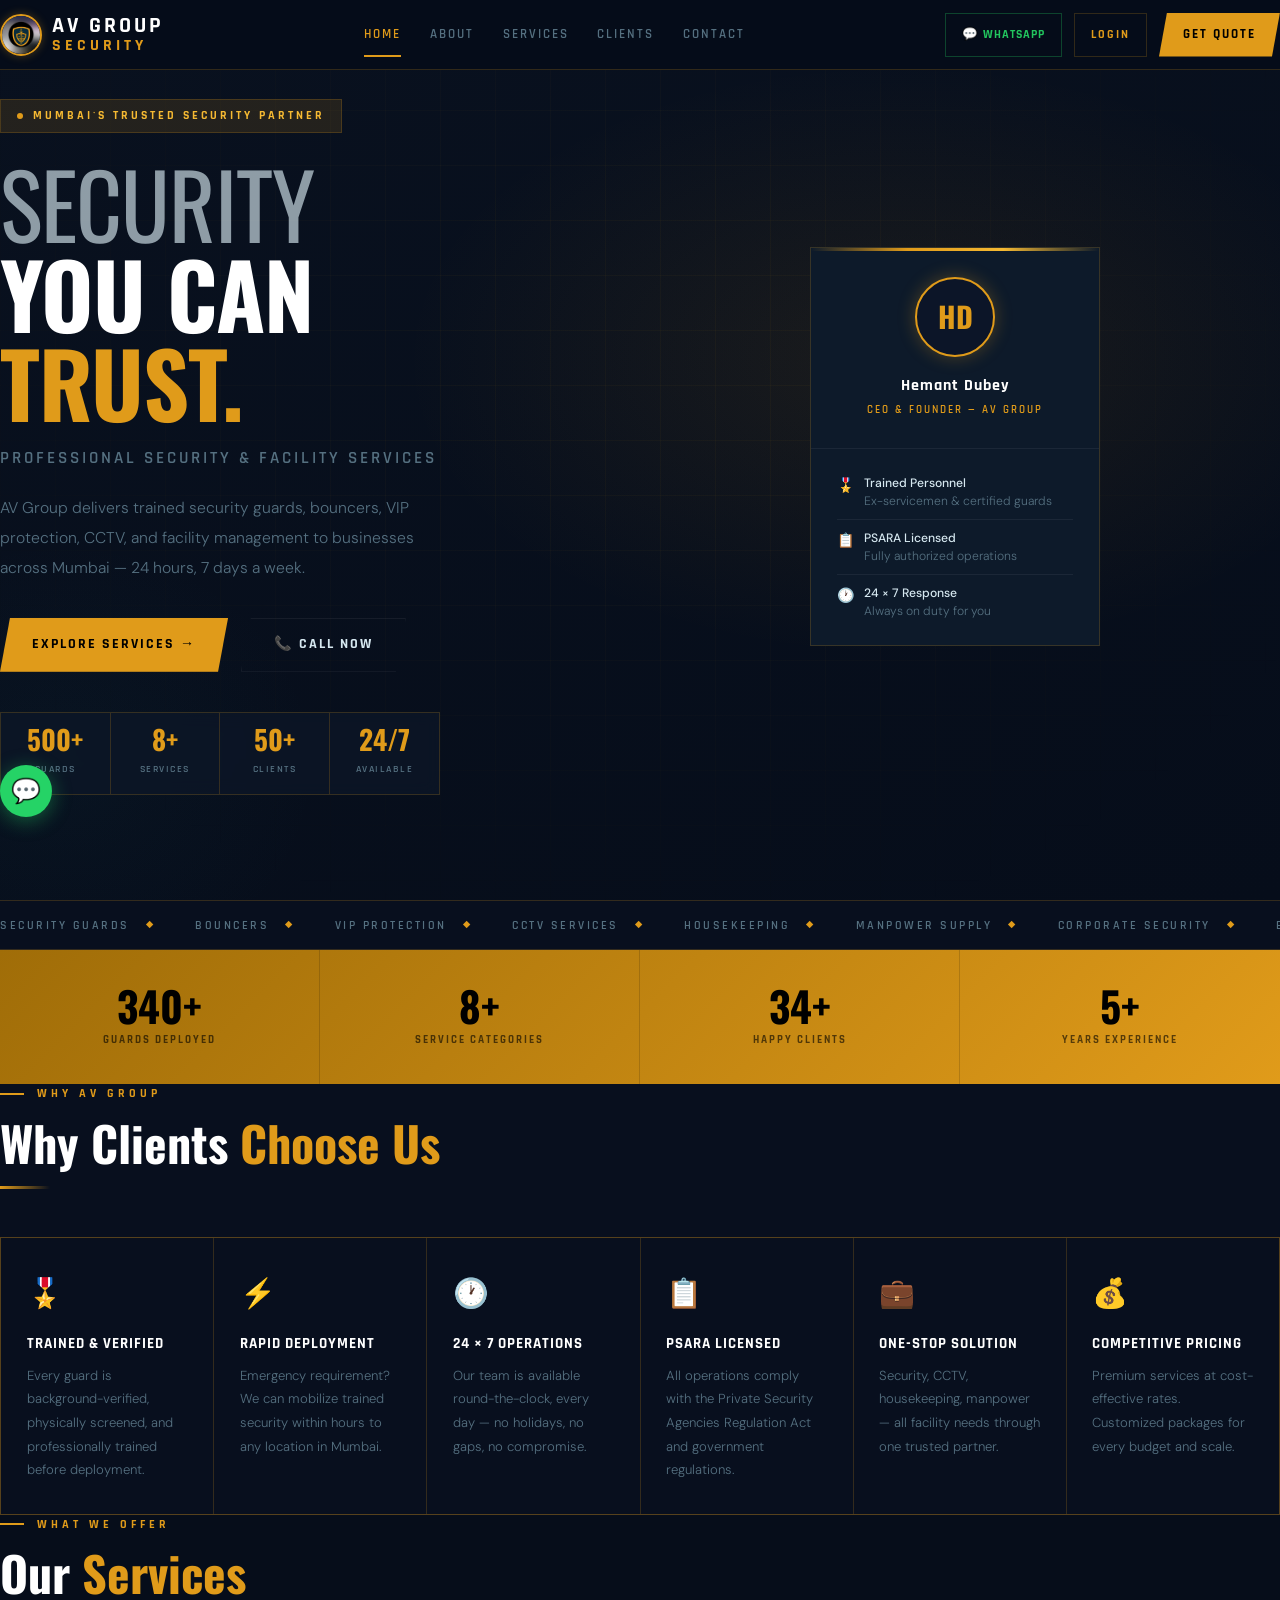
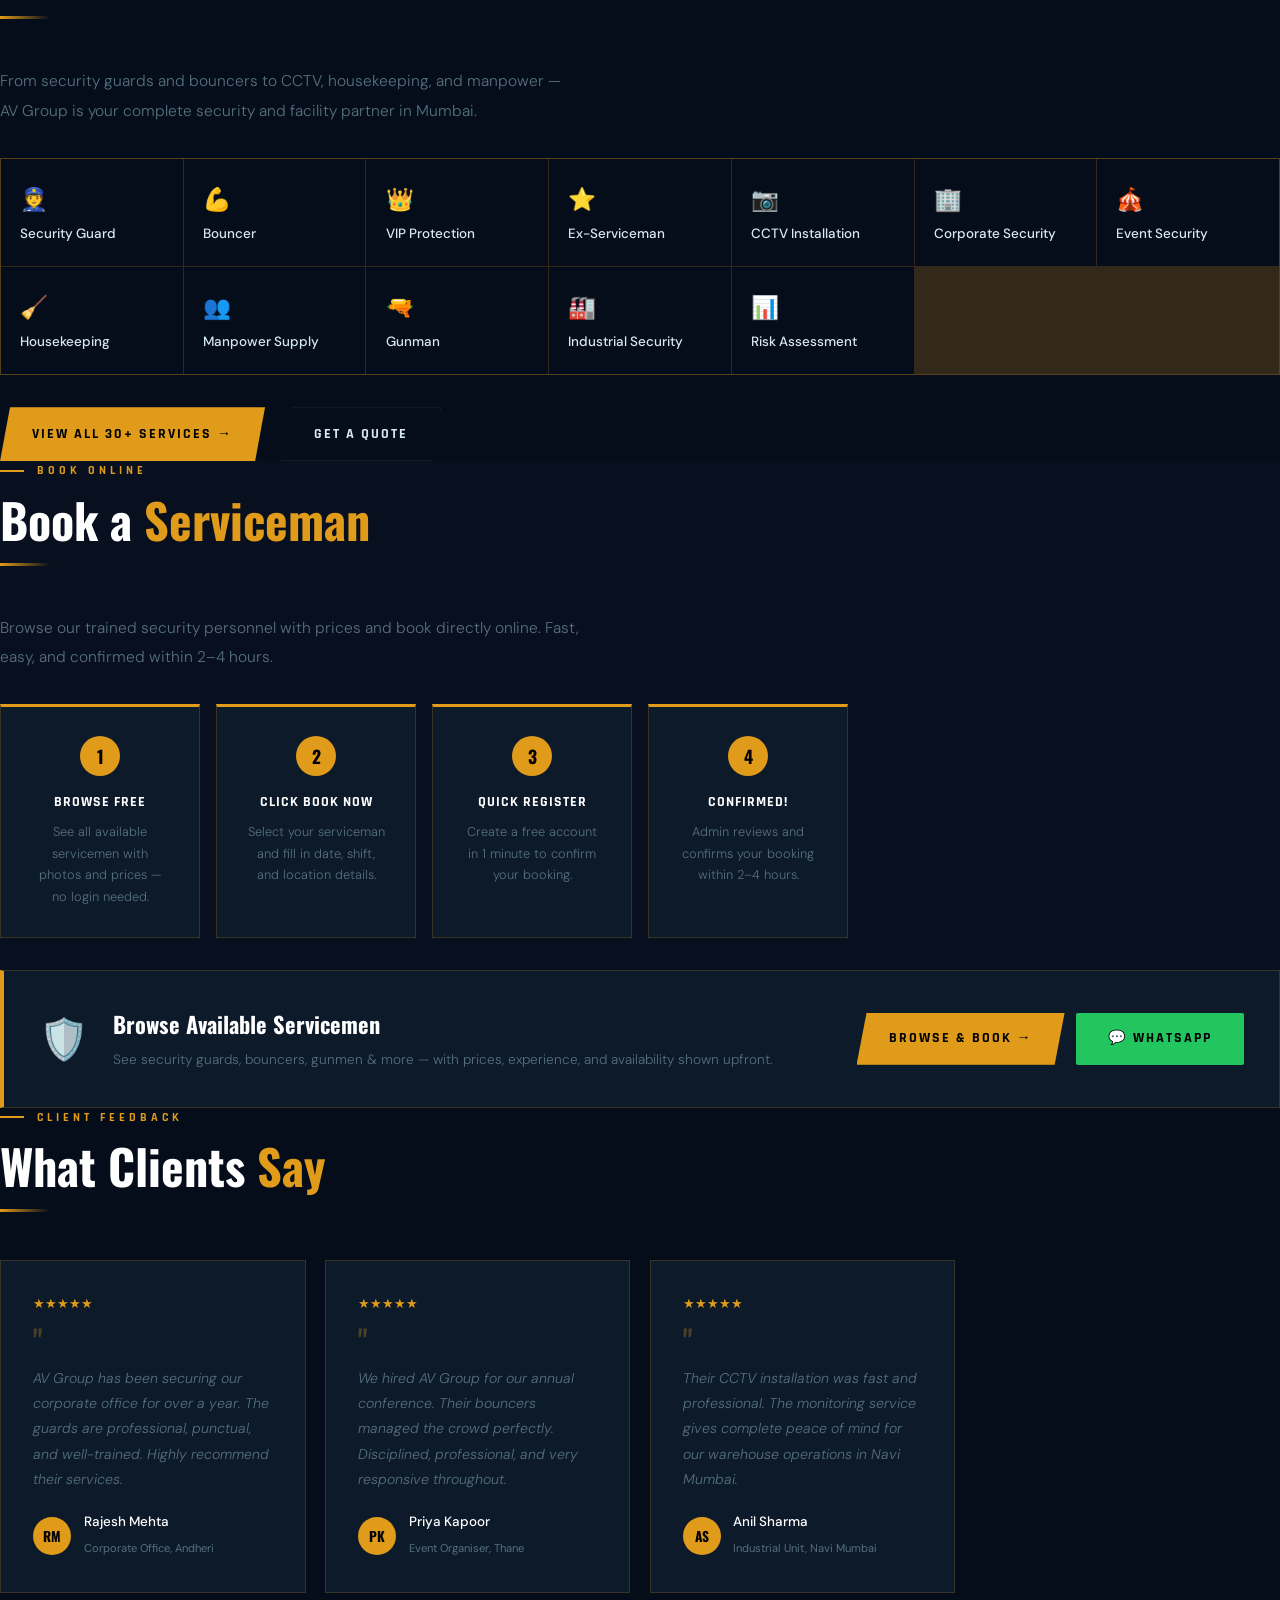
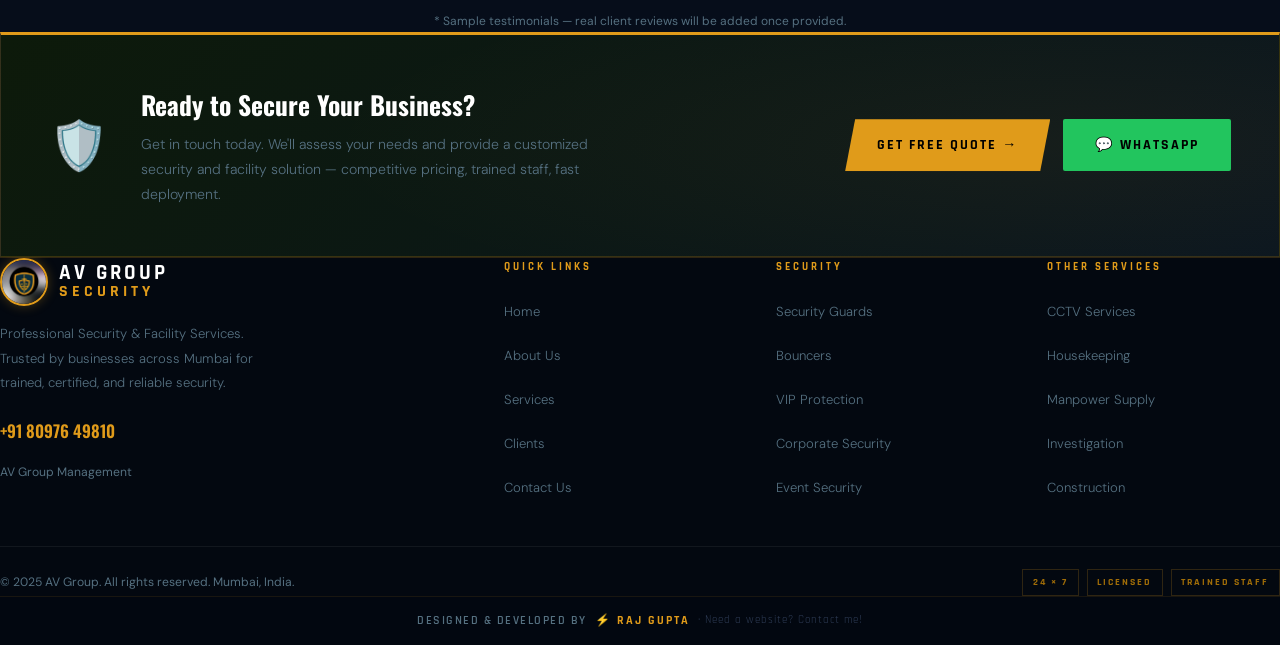
==== index.html @ d9a0ab07 "Add files via upload" ====
<!DOCTYPE html>
<html lang="en">
<head>
<meta charset="UTF-8"/>
<meta name="viewport" content="width=device-width,initial-scale=1.0,viewport-fit=cover,maximum-scale=5.0"/>
<meta name="apple-mobile-web-app-capable" content="yes"/>
<meta name="apple-mobile-web-app-status-bar-style" content="black-translucent"/>
<meta name="mobile-web-app-capable" content="yes"/>
<meta name="theme-color" content="#060d1a"/>
<meta name="format-detection" content="telephone=no,email=no,address=no"/>
<title>AV Group – Professional Security & Facility Services | Mumbai</title>
<meta name="description" content="AV Group – Mumbai's trusted security company. Security guards, bouncers, VIP protection, CCTV, housekeeping & manpower. 24/7 service. Call: +91 80976 49810"/>
<link rel="preconnect" href="https://fonts.googleapis.com"/>
<link rel="preconnect" href="https://fonts.gstatic.com" crossorigin/>
<link href="https://fonts.googleapis.com/css2?family=Rajdhani:wght@500;600;700&family=DM+Sans:ital,wght@0,300;0,400;0,500;1,300&family=Oswald:wght@400;500;600;700&display=swap" rel="stylesheet"/>
<link rel="stylesheet" href="style.css"/>
<style>

/* ═══════════════════════════
   HERO
═══════════════════════════ */
#hero {
  min-height: 100svh;
  display: flex; align-items: center;
  padding-top: calc(90px + var(--sat));
  padding-bottom: clamp(4rem,8vw,6rem);
  padding-left: max(5vw, calc(var(--sal)+16px));
  padding-right: max(5vw, calc(var(--sar)+16px));
  position: relative; overflow: hidden;
}
.hero-bg {
  position: absolute; inset: 0; z-index: 0;
  background:
    radial-gradient(ellipse 70% 60% at 70% 40%, rgba(224,155,26,.09) 0%, transparent 55%),
    radial-gradient(ellipse 40% 50% at 5% 85%, rgba(26,117,133,.05) 0%, transparent 50%),
    linear-gradient(160deg, #09111f 0%, #060d1a 100%);
}
.hero-grid {
  position: absolute; inset: 0; z-index: 0;
  background-image:
    linear-gradient(rgba(224,155,26,.04) 1px, transparent 1px),
    linear-gradient(90deg, rgba(224,155,26,.04) 1px, transparent 1px);
  background-size: 55px 55px;
  -webkit-mask-image: radial-gradient(ellipse 80% 90% at 50% 40%, black 20%, transparent 75%);
  mask-image: radial-gradient(ellipse 80% 90% at 50% 40%, black 20%, transparent 75%);
}
.hero-inner {
  position: relative; z-index: 2;
  max-width: 1100px; width: 100%;
  display: flex; align-items: center;
  gap: clamp(2rem,5vw,5rem); flex-wrap: wrap;
}
.hero-text { flex: 1 1 340px; }

.hero-eyebrow {
  display: inline-flex; align-items: center; gap: .6rem;
  font-family: 'Rajdhani', sans-serif;
  font-size: clamp(.65rem,1.8vw,.72rem); font-weight: 700;
  letter-spacing: 3px; text-transform: uppercase;
  color: var(--gold-lt);
  background: var(--gold-dim); border: 1px solid var(--border);
  padding: .38rem 1rem; margin-bottom: 1.6rem;
}
.hero-eyebrow .dot {
  width: 6px; height: 6px; border-radius: 50%;
  background: var(--gold); animation: pDot 2s infinite;
}
@keyframes pDot{0%,100%{box-shadow:0 0 5px var(--gold)}50%{box-shadow:0 0 14px var(--gold-lt)}}

.hero-h1 {
  font-family: 'Oswald', sans-serif;
  font-size: clamp(2.8rem, 7vw, 5.8rem);
  font-weight: 700; line-height: 1.0;
  color: var(--white); margin-bottom: .2em;
  letter-spacing: -1px;
}
.hero-h1 .thin   { font-weight: 400; color: var(--steel); opacity: .65; display: block; }
.hero-h1 .accent { color: var(--gold); display: block; }

.hero-sub {
  font-family: 'Rajdhani', sans-serif;
  font-size: clamp(.85rem,2vw,1.05rem); font-weight: 600;
  letter-spacing: 3px; text-transform: uppercase;
  color: var(--muted); margin-bottom: 1.3rem;
}
.hero-desc {
  font-size: clamp(.88rem,2vw,.98rem); font-weight: 300;
  line-height: 1.9; color: var(--muted);
  max-width: 440px; margin-bottom: 2.2rem;
}
.hero-btns { display: flex; gap: .8rem; flex-wrap: wrap; margin-bottom: 2.5rem; }

.hero-stats {
  display: flex; flex-wrap: wrap;
  border: 1px solid var(--border);
  background: rgba(14,24,40,.7);
  -webkit-backdrop-filter: blur(8px); backdrop-filter: blur(8px);
  max-width: 440px;
}
.hs { flex: 1 1 90px; padding: .85rem 1rem; border-right: 1px solid var(--border); text-align: center; }
.hs:last-child { border-right: none; }
.hs-n { font-family: 'Oswald', sans-serif; font-size: clamp(1.3rem,3vw,1.7rem); font-weight: 700; color: var(--gold); display: block; line-height: 1; }
.hs-l { font-family: 'Rajdhani', sans-serif; font-size: .62rem; font-weight: 600; letter-spacing: 1.5px; text-transform: uppercase; color: var(--muted); }

/* CEO Card */
.hero-card {
  flex: 0 0 auto; width: clamp(230px,26vw,290px);
  background: var(--card); border: 1px solid var(--border);
  position: relative; overflow: hidden;
  animation: floatCard 7s ease-in-out infinite; will-change: transform;
}
@keyframes floatCard{0%,100%{transform:translateY(0)}50%{transform:translateY(-10px)}}
@media(prefers-reduced-motion:reduce){.hero-card{animation:none}}
.hero-card::before {
  content: ''; position: absolute; top: 0; left: 0; right: 0; height: 3px;
  background: linear-gradient(90deg, transparent, var(--gold), var(--gold-lt), transparent);
}
.hc-top { padding: 1.8rem; text-align: center; border-bottom: 1px solid var(--border2); }
.hc-ava {
  width: 80px; height: 80px; border-radius: 50%;
  border: 2px solid var(--gold); box-shadow: 0 0 18px var(--gold-glow);
  margin: 0 auto 1rem;
  display: flex; align-items: center; justify-content: center;
  font-family: 'Oswald', sans-serif; font-size: 1.8rem; font-weight: 700;
  color: var(--gold); background: var(--navy3); overflow: hidden;
}
.hc-ava img { width: 100%; height: 100%; object-fit: cover; border-radius: 50%; }
.hc-name { font-family: 'Rajdhani', sans-serif; font-size: 1rem; font-weight: 700; letter-spacing: 1px; color: var(--white); margin-bottom: .15rem; }
.hc-role { font-family: 'Rajdhani', sans-serif; font-size: .67rem; font-weight: 600; letter-spacing: 2px; text-transform: uppercase; color: var(--gold); }
.hc-bot { padding: 1rem 1.6rem; }
.hc-row { display: flex; align-items: flex-start; gap: .6rem; padding: .55rem 0; border-bottom: 1px solid var(--border2); }
.hc-row:last-child { border-bottom: none; }
.hc-row .ri { font-size: .88rem; flex-shrink: 0; }
.hc-row .rt { font-size: .76rem; color: var(--muted); font-weight: 300; line-height: 1.5; }
.hc-row .rt strong { color: var(--steel); font-weight: 500; display: block; }
@media(max-width:500px){ .hero-card { display: none; } }

/* ═══════════════════════════
   TICKER
═══════════════════════════ */
.ticker-wrap { overflow: hidden; border-top: 1px solid var(--border); border-bottom: 1px solid var(--border); padding: .85rem 0; background: var(--navy2); }
.ticker-track { display: flex; gap: 2.5rem; animation: ticker 30s linear infinite; width: max-content; }
@keyframes ticker{from{transform:translateX(0)}to{transform:translateX(-50%)}}
@media(prefers-reduced-motion:reduce){.ticker-track{animation:none}}
.tick-item { font-family: 'Rajdhani', sans-serif; font-size: .78rem; font-weight: 600; letter-spacing: 2.5px; text-transform: uppercase; color: var(--muted); white-space: nowrap; display: flex; align-items: center; gap: 1rem; }
.tick-sep { color: var(--gold); font-size: .55rem; }

/* ═══════════════════════════
   SECTION BASE
   All sections use padding
═══════════════════════════ */
.home-sec {
  padding: clamp(70px,10vw,110px) max(5vw,calc(var(--sal)+16px));
  padding-right: max(5vw,calc(var(--sar)+16px));
}
.home-sec-alt { background: var(--navy2); }

.sec-label {
  font-family: 'Rajdhani', sans-serif; font-size: .72rem; font-weight: 700;
  letter-spacing: 4px; text-transform: uppercase; color: var(--gold);
  display: flex; align-items: center; gap: .8rem; margin-bottom: .9rem;
}
.sec-label::before { content: ''; display: block; width: 24px; height: 2px; background: var(--gold); }
.sec-h2 {
  font-family: 'Oswald', sans-serif;
  font-size: clamp(1.8rem,4.5vw,3rem); font-weight: 700;
  color: var(--white); line-height: 1.05; margin-bottom: 1rem;
}
.sec-h2 .acc { color: var(--gold); }
.sec-p { font-size: clamp(.88rem,2vw,.97rem); font-weight: 300; color: var(--muted); max-width: 580px; line-height: 1.9; margin-bottom: 0; }
.u-bar { width: 50px; height: 3px; margin: 1.1rem 0 clamp(2rem,4vw,3rem); background: linear-gradient(90deg,var(--gold),transparent); }

/* ═══════════════════════════
   STATS STRIP
═══════════════════════════ */
.stats-strip {
  background: linear-gradient(135deg, var(--gold-dark), var(--gold));
  display: grid; grid-template-columns: repeat(4,1fr);
}
@media(max-width:600px){ .stats-strip { grid-template-columns: repeat(2,1fr); } }
.ss-item { padding: clamp(1.5rem,3vw,2.2rem) 1.5rem; text-align: center; border-right: 1px solid rgba(0,0,0,.15); }
.ss-item:last-child { border-right: none; }
@media(max-width:600px){ .ss-item:nth-child(2){border-right:none} .ss-item:nth-child(3){border-top:1px solid rgba(0,0,0,.15)} }
.ss-num { font-family: 'Oswald', sans-serif; font-size: clamp(2rem,4vw,2.6rem); font-weight: 700; color: #000; display: block; line-height: 1; }
.ss-lbl { font-family: 'Rajdhani', sans-serif; font-size: .7rem; font-weight: 700; letter-spacing: 2px; text-transform: uppercase; color: rgba(0,0,0,.6); margin-top: .25rem; display: block; }

/* ═══════════════════════════
   WHY US CARDS
═══════════════════════════ */
.why-grid {
  display: grid;
  grid-template-columns: repeat(auto-fill, minmax(min(200px,100%), 1fr));
  gap: 1px; background: var(--border);
  border: 1px solid var(--border);
}
.why-card {
  background: var(--navy2); padding: 2rem 1.6rem;
  position: relative; overflow: hidden; transition: background .3s;
}
.why-card::after { content: ''; position: absolute; bottom: 0; left: 0; right: 0; height: 2px; background: var(--gold); transform: scaleX(0); transform-origin: left; transition: transform .4s; }
@media(hover:hover){ .why-card:hover{background:var(--card)} .why-card:hover::after{transform:scaleX(1)} }
.why-icon { font-size: 1.8rem; margin-bottom: .9rem; display: block; }
.why-card h4 { font-family: 'Rajdhani', sans-serif; font-size: .92rem; font-weight: 700; letter-spacing: 1px; text-transform: uppercase; color: var(--white); margin-bottom: .5rem; }
.why-card p { font-size: .82rem; font-weight: 300; color: var(--muted); line-height: 1.8; }

/* ═══════════════════════════
   SERVICES PREVIEW
═══════════════════════════ */
.srv-preview {
  display: grid;
  grid-template-columns: repeat(auto-fill, minmax(min(160px,100%), 1fr));
  gap: 1px; background: var(--border); border: 1px solid var(--border);
}
.srv-tile {
  background: var(--navy); padding: 1.4rem 1.2rem;
  display: flex; flex-direction: column; gap: .4rem;
  position: relative; transition: background .25s;
  cursor: default;
}
.srv-tile::after { content: ''; position: absolute; bottom: 0; left: 0; width: 0; height: 2px; background: var(--gold); transition: width .3s; }
@media(hover:hover){ .srv-tile:hover{background:var(--card)} .srv-tile:hover::after{width:100%} }
.srv-tile .si { font-size: 1.4rem; }
.srv-tile .sn { font-size: .84rem; font-weight: 500; color: var(--steel); line-height: 1.4; }

/* ═══════════════════════════
   TESTIMONIALS
═══════════════════════════ */
.test-grid { display: grid; grid-template-columns: repeat(auto-fill, minmax(min(280px,100%), 1fr)); gap: 1.2rem; }
.test-card { background: var(--card); border: 1px solid var(--border); padding: clamp(1.4rem,3vw,2rem); transition: border-color .3s, transform .3s; }
@media(hover:hover){ .test-card:hover{border-color:var(--gold);transform:translateY(-4px)} }
.test-stars { color: var(--gold); font-size: .8rem; margin-bottom: .6rem; }
.test-q { font-size: 2.2rem; line-height: 1; color: var(--gold); font-family: 'Oswald', sans-serif; opacity: .3; margin-bottom: .4rem; }
.test-text { font-size: clamp(.82rem,2vw,.88rem); font-weight: 300; color: var(--muted); line-height: 1.8; margin-bottom: 1.2rem; font-style: italic; }
.test-author { display: flex; align-items: center; gap: .8rem; }
.test-av { width: 38px; height: 38px; border-radius: 50%; background: var(--gold); display: flex; align-items: center; justify-content: center; font-family: 'Oswald', sans-serif; font-size: .85rem; font-weight: 700; color: #000; flex-shrink: 0; }
.test-nm strong { display: block; font-size: .84rem; font-weight: 500; color: var(--white); }
.test-nm span { font-size: .7rem; color: var(--muted); }

/* ═══════════════════════════
   BOOK SECTION
═══════════════════════════ */
.book-steps {
  display: grid;
  grid-template-columns: repeat(auto-fill, minmax(min(200px,100%), 1fr));
  gap: 1rem; margin-bottom: 2rem;
}
.book-step {
  background: var(--card); border: 1px solid var(--border);
  border-top: 3px solid var(--gold);
  padding: 1.8rem; text-align: center;
}
.book-step .bs-num {
  width: 40px; height: 40px; border-radius: 50%;
  background: var(--gold); color: #000;
  font-family: 'Oswald', sans-serif; font-size: 1.1rem; font-weight: 700;
  display: flex; align-items: center; justify-content: center;
  margin: 0 auto .9rem;
}
.book-step h4 { font-family: 'Rajdhani', sans-serif; font-size: .9rem; font-weight: 700; letter-spacing: 1px; text-transform: uppercase; color: var(--white); margin-bottom: .4rem; }
.book-step p  { font-size: .8rem; font-weight: 300; color: var(--muted); line-height: 1.7; }

.book-cta {
  background: var(--card); border: 1px solid var(--border);
  border-left: 4px solid var(--gold);
  padding: clamp(1.5rem,3vw,2.2rem);
  display: flex; align-items: center;
  gap: 1.5rem; flex-wrap: wrap;
}
.book-cta-icon { font-size: 2.5rem; flex-shrink: 0; }
.book-cta-body { flex: 1; min-width: 200px; }
.book-cta-body h3 { font-family: 'Oswald', sans-serif; font-size: clamp(1.1rem,2.5vw,1.4rem); font-weight: 700; color: var(--white); margin-bottom: .3rem; }
.book-cta-body p  { font-size: .85rem; font-weight: 300; color: var(--muted); line-height: 1.7; }
.book-cta-btns { display: flex; gap: .7rem; flex-wrap: wrap; flex-shrink: 0; }

/* ═══════════════════════════
   CTA BANNER
═══════════════════════════ */
.cta-banner {
  background: linear-gradient(135deg,#0d1a0a,#091520);
  border: 1px solid var(--border); border-top: 3px solid var(--gold);
  padding: clamp(1.8rem,4vw,3rem);
  display: flex; align-items: center;
  gap: 2rem; flex-wrap: wrap;
  position: relative; overflow: hidden;
}
.cta-banner::before { content: ''; position: absolute; inset: 0; background: radial-gradient(ellipse 60% 80% at 85% 50%, rgba(224,155,26,.06), transparent); }
.cta-banner-icon { font-size: clamp(2.2rem,4vw,3rem); flex-shrink: 0; position: relative; }
.cta-banner-body { flex: 1; position: relative; min-width: 200px; }
.cta-banner-body h3 { font-family: 'Oswald', sans-serif; font-size: clamp(1.2rem,3vw,1.6rem); font-weight: 700; color: var(--white); margin-bottom: .4rem; }
.cta-banner-body p  { font-size: .88rem; font-weight: 300; color: var(--muted); line-height: 1.8; max-width: 480px; }
.cta-banner-btns { display: flex; gap: .8rem; flex-wrap: wrap; flex-shrink: 0; position: relative; }
</style>
</head>
<body>

<!-- ═══ NAV ═══ -->
<nav id="navbar">
  <a href="index.html" class="nav-logo" aria-label="AV Group Home">
    <img src="Logo.jpeg" class="nav-logo-img" alt="AV Group Logo"/>
    <span class="nav-logo-text"><span class="logo-av">AV GROUP</span><span class="logo-grp">SECURITY</span></span>
  </a>
  <ul class="nav-links">
    <li><a href="index.html" class="active">Home</a></li>
    <li><a href="about.html">About</a></li>
    <li><a href="services.html">Services</a></li>
    <li><a href="clients.html">Clients</a></li>
    <li><a href="contact.html">Contact</a></li>
  </ul>
  <div class="nav-right">
    <a href="https://wa.me/918097649810" target="_blank" rel="noopener" class="nav-wa">💬 WhatsApp</a>
    <a href="login.html" style="font-family:Rajdhani,sans-serif;font-size:.78rem;font-weight:700;letter-spacing:2px;text-transform:uppercase;color:var(--gold);text-decoration:none;border:1px solid var(--border);padding:.45rem 1rem;min-height:44px;display:flex;align-items:center">Login</a>
    <a href="contact.html" class="nav-cta">Get Quote</a>
    <button class="hamburger" id="ham" aria-label="Open menu" aria-expanded="false"><span></span><span></span><span></span></button>
  </div>
</nav>
<div class="mob-menu" id="mobMenu">
  <a href="index.html" class="mob-active" onclick="closeMob()">Home</a>
  <a href="about.html" onclick="closeMob()">About</a>
  <a href="services.html" onclick="closeMob()">Services</a>
  <a href="clients.html" onclick="closeMob()">Clients</a>
  <a href="contact.html" onclick="closeMob()">Contact</a>
  <a href="https://wa.me/918097649810" target="_blank" rel="noopener" class="mob-wa" onclick="closeMob()">💬 WhatsApp Us</a>
  <a href="contact.html" class="mob-cta" onclick="closeMob()">Get a Free Quote →</a>
</div>

<!-- ═══ HERO ═══ -->
<section id="hero" aria-label="Hero">
  <div class="hero-bg" aria-hidden="true"></div>
  <div class="hero-grid" aria-hidden="true"></div>
  <div class="hero-inner">
    <div class="hero-text">
      <div class="hero-eyebrow"><span class="dot" aria-hidden="true"></span>Mumbai's Trusted Security Partner</div>
      <h1 class="hero-h1">
        <span class="thin">SECURITY</span>
        <span>YOU CAN</span>
        <span class="accent">TRUST.</span>
      </h1>
      <p class="hero-sub">Professional Security &amp; Facility Services</p>
      <p class="hero-desc">AV Group delivers trained security guards, bouncers, VIP protection, CCTV, and facility management to businesses across Mumbai — 24 hours, 7 days a week.</p>
      <div class="hero-btns">
        <a href="services.html" class="btn-blue">Explore Services →</a>
        <a href="tel:+918097649810" class="btn-ghost">📞 Call Now</a>
      </div>
      <div class="hero-stats">
        <div class="hs"><span class="hs-n">500+</span><span class="hs-l">Guards</span></div>
        <div class="hs"><span class="hs-n">8+</span><span class="hs-l">Services</span></div>
        <div class="hs"><span class="hs-n">50+</span><span class="hs-l">Clients</span></div>
        <div class="hs"><span class="hs-n">24/7</span><span class="hs-l">Available</span></div>
      </div>
    </div>
    <div class="hero-card fi fi-d2">
      <div class="hc-top">
        <div class="hc-ava" aria-hidden="true">HD</div>
        <p class="hc-name">Hemant Dubey</p>
        <p class="hc-role">CEO &amp; Founder — AV Group</p>
      </div>
      <div class="hc-bot">
        <div class="hc-row"><span class="ri">🎖️</span><span class="rt"><strong>Trained Personnel</strong>Ex-servicemen &amp; certified guards</span></div>
        <div class="hc-row"><span class="ri">📋</span><span class="rt"><strong>PSARA Licensed</strong>Fully authorized operations</span></div>
        <div class="hc-row"><span class="ri">🕐</span><span class="rt"><strong>24 × 7 Response</strong>Always on duty for you</span></div>
      </div>
    </div>
  </div>
</section>

<!-- ═══ TICKER ═══ -->
<div class="ticker-wrap" aria-hidden="true"><div class="ticker-track">
  <span class="tick-item">Security Guards<span class="tick-sep">◆</span></span>
  <span class="tick-item">Bouncers<span class="tick-sep">◆</span></span>
  <span class="tick-item">VIP Protection<span class="tick-sep">◆</span></span>
  <span class="tick-item">CCTV Services<span class="tick-sep">◆</span></span>
  <span class="tick-item">Housekeeping<span class="tick-sep">◆</span></span>
  <span class="tick-item">Manpower Supply<span class="tick-sep">◆</span></span>
  <span class="tick-item">Corporate Security<span class="tick-sep">◆</span></span>
  <span class="tick-item">Event Security<span class="tick-sep">◆</span></span>
  <span class="tick-item">Ex-Servicemen<span class="tick-sep">◆</span></span>
  <span class="tick-item">Risk Assessment<span class="tick-sep">◆</span></span>
  <span class="tick-item">Security Guards<span class="tick-sep">◆</span></span>
  <span class="tick-item">Bouncers<span class="tick-sep">◆</span></span>
  <span class="tick-item">VIP Protection<span class="tick-sep">◆</span></span>
  <span class="tick-item">CCTV Services<span class="tick-sep">◆</span></span>
  <span class="tick-item">Housekeeping<span class="tick-sep">◆</span></span>
  <span class="tick-item">Manpower Supply<span class="tick-sep">◆</span></span>
  <span class="tick-item">Corporate Security<span class="tick-sep">◆</span></span>
  <span class="tick-item">Event Security<span class="tick-sep">◆</span></span>
  <span class="tick-item">Ex-Servicemen<span class="tick-sep">◆</span></span>
  <span class="tick-item">Risk Assessment<span class="tick-sep">◆</span></span>
</div></div>

<!-- ═══ STATS ═══ -->
<div class="stats-strip" id="stats-strip" role="region" aria-label="Stats">
  <div class="ss-item fi"><span class="ss-num" data-target="500">0</span><span class="ss-lbl">Guards Deployed</span></div>
  <div class="ss-item fi fi-d1"><span class="ss-num" data-target="8">0</span><span class="ss-lbl">Service Categories</span></div>
  <div class="ss-item fi fi-d2"><span class="ss-num" data-target="50">0</span><span class="ss-lbl">Happy Clients</span></div>
  <div class="ss-item fi fi-d3"><span class="ss-num" data-target="5">0</span><span class="ss-lbl">Years Experience</span></div>
</div>

<!-- ═══ WHY US ═══ -->
<section class="home-sec home-sec-alt" aria-labelledby="why-title">
  <div class="sec-label">Why AV Group</div>
  <h2 class="sec-h2" id="why-title">Why Clients <span class="acc">Choose Us</span></h2>
  <div class="u-bar"></div>
  <div class="why-grid fi">
    <div class="why-card"><span class="why-icon">🎖️</span><h4>Trained &amp; Verified</h4><p>Every guard is background-verified, physically screened, and professionally trained before deployment.</p></div>
    <div class="why-card"><span class="why-icon">⚡</span><h4>Rapid Deployment</h4><p>Emergency requirement? We can mobilize trained security within hours to any location in Mumbai.</p></div>
    <div class="why-card"><span class="why-icon">🕐</span><h4>24 × 7 Operations</h4><p>Our team is available round-the-clock, every day — no holidays, no gaps, no compromise.</p></div>
    <div class="why-card"><span class="why-icon">📋</span><h4>PSARA Licensed</h4><p>All operations comply with the Private Security Agencies Regulation Act and government regulations.</p></div>
    <div class="why-card"><span class="why-icon">💼</span><h4>One-Stop Solution</h4><p>Security, CCTV, housekeeping, manpower — all facility needs through one trusted partner.</p></div>
    <div class="why-card"><span class="why-icon">💰</span><h4>Competitive Pricing</h4><p>Premium services at cost-effective rates. Customized packages for every budget and scale.</p></div>
  </div>
</section>

<!-- ═══ SERVICES ═══ -->
<section class="home-sec" aria-labelledby="srv-title">
  <div class="sec-label">What We Offer</div>
  <h2 class="sec-h2" id="srv-title">Our <span class="acc">Services</span></h2>
  <div class="u-bar"></div>
  <p class="sec-p" style="margin-bottom:2rem">From security guards and bouncers to CCTV, housekeeping, and manpower — AV Group is your complete security and facility partner in Mumbai.</p>
  <div class="srv-preview fi">
    <div class="srv-tile"><span class="si">👮</span><span class="sn">Security Guard</span></div>
    <div class="srv-tile"><span class="si">💪</span><span class="sn">Bouncer</span></div>
    <div class="srv-tile"><span class="si">👑</span><span class="sn">VIP Protection</span></div>
    <div class="srv-tile"><span class="si">⭐</span><span class="sn">Ex-Serviceman</span></div>
    <div class="srv-tile"><span class="si">📷</span><span class="sn">CCTV Installation</span></div>
    <div class="srv-tile"><span class="si">🏢</span><span class="sn">Corporate Security</span></div>
    <div class="srv-tile"><span class="si">🎪</span><span class="sn">Event Security</span></div>
    <div class="srv-tile"><span class="si">🧹</span><span class="sn">Housekeeping</span></div>
    <div class="srv-tile"><span class="si">👥</span><span class="sn">Manpower Supply</span></div>
    <div class="srv-tile"><span class="si">🔫</span><span class="sn">Gunman</span></div>
    <div class="srv-tile"><span class="si">🏭</span><span class="sn">Industrial Security</span></div>
    <div class="srv-tile"><span class="si">📊</span><span class="sn">Risk Assessment</span></div>
  </div>
  <div style="margin-top:2rem;display:flex;gap:1rem;flex-wrap:wrap">
    <a href="services.html" class="btn-blue fi">View All 30+ Services →</a>
    <a href="contact.html" class="btn-ghost fi fi-d1">Get a Quote</a>
  </div>
</section>

<!-- ═══ BOOK ONLINE ═══ -->
<section class="home-sec home-sec-alt" aria-labelledby="book-title">
  <div class="sec-label">Book Online</div>
  <h2 class="sec-h2" id="book-title">Book a <span class="acc">Serviceman</span></h2>
  <div class="u-bar"></div>
  <p class="sec-p" style="margin-bottom:2rem">Browse our trained security personnel with prices and book directly online. Fast, easy, and confirmed within 2–4 hours.</p>
  <div class="book-steps fi">
    <div class="book-step">
      <div class="bs-num">1</div>
      <h4>Browse Free</h4>
      <p>See all available servicemen with photos and prices — no login needed.</p>
    </div>
    <div class="book-step">
      <div class="bs-num">2</div>
      <h4>Click Book Now</h4>
      <p>Select your serviceman and fill in date, shift, and location details.</p>
    </div>
    <div class="book-step">
      <div class="bs-num">3</div>
      <h4>Quick Register</h4>
      <p>Create a free account in 1 minute to confirm your booking.</p>
    </div>
    <div class="book-step">
      <div class="bs-num">4</div>
      <h4>Confirmed!</h4>
      <p>Admin reviews and confirms your booking within 2–4 hours.</p>
    </div>
  </div>
  <div class="book-cta fi">
    <span class="book-cta-icon">🛡️</span>
    <div class="book-cta-body">
      <h3>Browse Available Servicemen</h3>
      <p>See security guards, bouncers, gunmen &amp; more — with prices, experience, and availability shown upfront.</p>
    </div>
    <div class="book-cta-btns">
      <a href="dashboard.html" class="btn-blue">Browse &amp; Book →</a>
      <a href="https://wa.me/918097649810" target="_blank" rel="noopener" class="btn-green">💬 WhatsApp</a>
    </div>
  </div>
</section>

<!-- ═══ TESTIMONIALS ═══ -->
<section class="home-sec" aria-labelledby="test-title">
  <div class="sec-label">Client Feedback</div>
  <h2 class="sec-h2" id="test-title">What Clients <span class="acc">Say</span></h2>
  <div class="u-bar"></div>
  <div class="test-grid fi">
    <article class="test-card">
      <div class="test-stars">★★★★★</div>
      <div class="test-q">"</div>
      <p class="test-text">AV Group has been securing our corporate office for over a year. The guards are professional, punctual, and well-trained. Highly recommend their services.</p>
      <div class="test-author"><div class="test-av">RM</div><div class="test-nm"><strong>Rajesh Mehta</strong><span>Corporate Office, Andheri</span></div></div>
    </article>
    <article class="test-card">
      <div class="test-stars">★★★★★</div>
      <div class="test-q">"</div>
      <p class="test-text">We hired AV Group for our annual conference. Their bouncers managed the crowd perfectly. Disciplined, professional, and very responsive throughout.</p>
      <div class="test-author"><div class="test-av">PK</div><div class="test-nm"><strong>Priya Kapoor</strong><span>Event Organiser, Thane</span></div></div>
    </article>
    <article class="test-card">
      <div class="test-stars">★★★★★</div>
      <div class="test-q">"</div>
      <p class="test-text">Their CCTV installation was fast and professional. The monitoring service gives complete peace of mind for our warehouse operations in Navi Mumbai.</p>
      <div class="test-author"><div class="test-av">AS</div><div class="test-nm"><strong>Anil Sharma</strong><span>Industrial Unit, Navi Mumbai</span></div></div>
    </article>
  </div>
  <p style="text-align:center;margin-top:1.2rem;font-size:.75rem;color:var(--muted)">* Sample testimonials — real client reviews will be added once provided.</p>
</section>

<!-- ═══ FINAL CTA ═══ -->
<section class="home-sec home-sec-alt">
  <div class="cta-banner fi">
    <span class="cta-banner-icon">🛡️</span>
    <div class="cta-banner-body">
      <h3>Ready to Secure Your Business?</h3>
      <p>Get in touch today. We'll assess your needs and provide a customized security and facility solution — competitive pricing, trained staff, fast deployment.</p>
    </div>
    <div class="cta-banner-btns">
      <a href="contact.html" class="btn-blue">Get Free Quote →</a>
      <a href="https://wa.me/918097649810" target="_blank" rel="noopener" class="btn-green">💬 WhatsApp</a>
    </div>
  </div>
</section>

<!-- FOOTER -->
<footer>
  <div class="footer-top">
    <div class="f-brand">
      <div class="f-logo-wrap"><img src="Logo.jpeg" class="f-logo-img" alt="AV Group"/><div class="f-logo-text">AV GROUP<span>SECURITY</span></div></div>
      <p>Professional Security &amp; Facility Services. Trusted by businesses across Mumbai for trained, certified, and reliable security.</p>
      <a href="tel:+918097649810" class="f-phone">+91 80976 49810</a>
      <span style="font-size:.76rem;color:var(--muted)">AV Group Management</span>
    </div>
    <div class="f-col"><h5>Quick Links</h5><ul>
      <li><a href="index.html">Home</a></li><li><a href="about.html">About Us</a></li>
      <li><a href="services.html">Services</a></li><li><a href="clients.html">Clients</a></li>
      <li><a href="contact.html">Contact Us</a></li>
    </ul></div>
    <div class="f-col"><h5>Security</h5><ul>
      <li><a href="services.html">Security Guards</a></li><li><a href="services.html">Bouncers</a></li>
      <li><a href="services.html">VIP Protection</a></li><li><a href="services.html">Corporate Security</a></li>
      <li><a href="services.html">Event Security</a></li>
    </ul></div>
    <div class="f-col"><h5>Other Services</h5><ul>
      <li><a href="services.html">CCTV Services</a></li><li><a href="services.html">Housekeeping</a></li>
      <li><a href="services.html">Manpower Supply</a></li><li><a href="services.html">Investigation</a></li>
      <li><a href="services.html">Construction</a></li>
    </ul></div>
  </div>
  <div class="footer-bottom">
    <p>© 2025 AV Group. All rights reserved. Mumbai, India.</p>
    <div class="f-badges"><span class="f-badge">24 × 7</span><span class="f-badge">Licensed</span><span class="f-badge">Trained Staff</span></div>
  </div>
</footer>
  <!-- MADE BY CREDIT -->
  <div style="background:#020710;border-top:1px solid rgba(224,155,26,.1);padding:.9rem max(5vw,16px);display:flex;align-items:center;justify-content:center;gap:.5rem;flex-wrap:wrap;text-align:center">
    <span style="font-family:'Rajdhani',sans-serif;font-size:.72rem;font-weight:600;letter-spacing:1.5px;text-transform:uppercase;color:var(--muted)">Designed &amp; Developed by</span>
    <a href="https://github.com/rajg39389-source" target="_blank" rel="noopener" style="font-family:'Rajdhani',sans-serif;font-size:.75rem;font-weight:700;letter-spacing:2px;text-transform:uppercase;color:var(--gold);text-decoration:none;display:inline-flex;align-items:center;gap:.4rem;transition:opacity .3s" onmouseover="this.style.opacity='.7'" onmouseout="this.style.opacity='1'">
      ⚡ Raj Gupta
    </a>
    <span style="font-family:'Rajdhani',sans-serif;font-size:.68rem;color:rgba(90,112,153,.5);letter-spacing:1px">· Need a website? Contact me!</span>
  </div>

<a href="https://wa.me/918097649810" target="_blank" rel="noopener" id="wa-float" aria-label="Chat on WhatsApp">💬</a>
<button id="btt" onclick="window.scrollTo({top:0,behavior:'smooth'})" aria-label="Back to top">↑</button>
<script src="main.js"></script>
</body>
</html>
---- style.css ----
/* ═══════════════════════════════════════════════════════
   AV GROUP — SHARED STYLESHEET
   Theme: Gold #e09b1a + Dark Teal #1a7585 (matches logo)
═══════════════════════════════════════════════════════ */

:root {
  /* ── GOLD (primary — shield outline color) ── */
  --gold:       #e09b1a;
  --gold-lt:    #f5b932;
  --gold-dark:  #a06d08;
  --gold-glow:  rgba(224,155,26,0.30);
  --gold-dim:   rgba(224,155,26,0.12);

  /* ── TEAL (secondary — shield body color) ── */
  --teal:       #1a7585;
  --teal-lt:    #22919f;
  --teal-dim:   rgba(26,117,133,0.12);

  /* ── BACKGROUNDS ── */
  --navy:       #060d1a;
  --navy2:      #080f1e;
  --navy3:      #0c1528;
  --card:       #0d1a2a;
  --card2:      #102035;

  /* ── TEXT ── */
  --steel:      #d6e8f0;
  --muted:      #557080;
  --white:      #ffffff;

  /* ── BORDERS ── */
  --border:     rgba(224,155,26,0.20);
  --border2:    rgba(255,255,255,0.06);
  --border-t:   rgba(26,117,133,0.25);

  /* ── STATUS ── */
  --red:        #e63946;
  --green:      #22c55e;

  /* ── SAFE AREAS (notch/home bar) ── */
  --sat: env(safe-area-inset-top,0px);
  --sar: env(safe-area-inset-right,0px);
  --sab: env(safe-area-inset-bottom,0px);
  --sal: env(safe-area-inset-left,0px);
  --touch: 44px;
}

/* ── RESET ── */
*,*::before,*::after{box-sizing:border-box;margin:0;padding:0}
html{
  scroll-behavior:smooth;
  -webkit-text-size-adjust:100%;
  text-size-adjust:100%;
  scroll-padding-top:80px;
}
body{
  font-family:'DM Sans',-apple-system,BlinkMacSystemFont,'Segoe UI',sans-serif;
  background:var(--navy);
  color:var(--steel);
  line-height:1.65;
  overflow-x:hidden;
  -webkit-font-smoothing:antialiased;
  -moz-osx-font-smoothing:grayscale;
  overscroll-behavior-y:contain;
}
button,a,[role="button"]{
  -webkit-tap-highlight-color:transparent;
  -webkit-touch-callout:none;
  touch-action:manipulation;
  cursor:pointer;
}
img,svg{display:block;max-width:100%;height:auto}
@media(hover:hover){
  ::-webkit-scrollbar{width:5px}
  ::-webkit-scrollbar-track{background:var(--navy)}
  ::-webkit-scrollbar-thumb{background:var(--gold);border-radius:5px}
}
::selection{background:var(--gold);color:#000}

/* ══════════════════════════════
   NAV
══════════════════════════════ */
nav{
  position:fixed;top:0;left:0;right:0;z-index:1000;
  display:flex;align-items:center;justify-content:space-between;
  padding-top:max(0px,var(--sat));
  height:calc(70px + var(--sat));
  padding-left:max(5vw,calc(var(--sal)+16px));
  padding-right:max(5vw,calc(var(--sar)+16px));
  background:rgba(6,13,26,0.96);
  -webkit-backdrop-filter:blur(18px);
  backdrop-filter:blur(18px);
  border-bottom:1px solid var(--border);
  transition:box-shadow .3s;
  -webkit-transform:translateZ(0);
  transform:translateZ(0);
  will-change:transform;
}
nav.scrolled{box-shadow:0 4px 40px rgba(224,155,26,0.12)}

/* Logo image in nav */
.nav-logo{
  display:flex;align-items:center;gap:.65rem;
  text-decoration:none;min-height:var(--touch);
}
.nav-logo-img{
  width:42px;height:42px;border-radius:50%;
  object-fit:cover;
  border:2px solid var(--gold);
  box-shadow:0 0 10px var(--gold-glow);
  flex-shrink:0;
}
.nav-logo-text{
  font-family:'Rajdhani',sans-serif;
  font-size:clamp(1.1rem,3.5vw,1.4rem);
  font-weight:700;letter-spacing:3px;text-transform:uppercase;
  display:flex;flex-direction:column;line-height:1;
}
.logo-av{color:var(--white);font-size:1em}
.logo-grp{color:var(--gold);font-size:.7em;letter-spacing:4px}

/* Nav links */
.nav-links{display:flex;gap:1.8rem;list-style:none}
.nav-links a{
  font-family:'Rajdhani',sans-serif;
  font-size:.82rem;font-weight:600;letter-spacing:2px;text-transform:uppercase;
  color:var(--muted);text-decoration:none;
  position:relative;padding:4px 0;
  min-height:var(--touch);display:flex;align-items:center;
  transition:color .3s;
}
.nav-links a::after{
  content:'';position:absolute;bottom:0;left:0;
  width:0;height:2px;background:var(--gold);transition:width .3s;
}
@media(hover:hover){.nav-links a:hover{color:var(--gold-lt)}.nav-links a:hover::after{width:100%}}
.nav-links a.active{color:var(--gold)}.nav-links a.active::after{width:100%}

.nav-right{display:flex;align-items:center;gap:.75rem}
.nav-wa{
  display:flex;align-items:center;gap:.5rem;
  font-family:'Rajdhani',sans-serif;font-size:.78rem;font-weight:700;
  letter-spacing:1px;text-transform:uppercase;
  color:var(--green);text-decoration:none;
  border:1px solid rgba(34,197,94,.3);padding:.45rem 1rem;
  min-height:var(--touch);transition:background .3s,border-color .3s;
}
@media(hover:hover){.nav-wa:hover{background:rgba(34,197,94,.1);border-color:var(--green)}}
.nav-cta{
  font-family:'Rajdhani',sans-serif;font-size:.8rem;font-weight:700;
  letter-spacing:2px;text-transform:uppercase;
  color:#000;background:var(--gold);
  padding:.5rem 1.5rem;min-height:var(--touch);
  display:flex;align-items:center;
  border:none;text-decoration:none;border-radius:2px;transition:background .3s;
}
@supports(clip-path:polygon(0 0)){.nav-cta{clip-path:polygon(8px 0%,100% 0%,calc(100% - 8px) 100%,0% 100%);border-radius:0}}
@media(hover:hover){.nav-cta:hover{background:var(--gold-lt)}}

/* Hamburger */
.hamburger{display:none;flex-direction:column;gap:5px;background:none;border:none;padding:8px;min-width:var(--touch);min-height:var(--touch);align-items:center;justify-content:center}
.hamburger span{display:block;width:24px;height:2px;background:var(--gold);transition:transform .3s,opacity .3s;border-radius:2px}
.hamburger.open span:nth-child(1){transform:translateY(7px) rotate(45deg)}
.hamburger.open span:nth-child(2){opacity:0}
.hamburger.open span:nth-child(3){transform:translateY(-7px) rotate(-45deg)}

/* Mobile menu */
.mob-menu{
  display:none;position:fixed;
  top:calc(70px + var(--sat));left:0;right:0;z-index:999;
  background:rgba(6,13,26,.98);
  -webkit-backdrop-filter:blur(20px);backdrop-filter:blur(20px);
  border-bottom:1px solid var(--border);
  padding:1.5rem max(5vw,calc(var(--sal)+16px)) calc(2rem + var(--sab));
  flex-direction:column;gap:0;
  max-height:calc(100vh - 70px - var(--sat));
  overflow-y:auto;-webkit-overflow-scrolling:touch;
}
.mob-menu.open{display:flex}
.mob-menu a{
  font-family:'Rajdhani',sans-serif;font-size:1.05rem;font-weight:600;
  letter-spacing:2px;text-transform:uppercase;
  color:var(--muted);text-decoration:none;padding:1rem 0;
  min-height:var(--touch);display:flex;align-items:center;
  border-bottom:1px solid var(--border2);
}
.mob-menu a.mob-active{color:var(--gold)}
.mob-menu a:last-child{border-bottom:none}
.mob-menu .mob-cta{
  margin-top:1.2rem;background:var(--gold);color:#000;
  justify-content:center;border-radius:2px;font-size:.95rem;padding:1rem;font-weight:700;
}
.mob-menu .mob-wa{color:var(--green)}
@media(max-width:900px){.nav-links,.nav-wa{display:none}.hamburger{display:flex}}
@media(max-width:480px){.nav-cta{display:none}}

/* ══════════════════════════════
   PAGE HERO BANNER
══════════════════════════════ */
.page-hero{
  padding-top:calc(90px + var(--sat));
  padding-bottom:clamp(3rem,6vw,5rem);
  padding-left:max(5vw,calc(var(--sal)+16px));
  padding-right:max(5vw,calc(var(--sar)+16px));
  position:relative;overflow:hidden;
  background:linear-gradient(170deg,#080f1e 0%,#060d1a 100%);
}
.page-hero-bg{
  position:absolute;inset:0;
  background:
    radial-gradient(ellipse 60% 80% at 80% 40%,rgba(224,155,26,.08) 0%,transparent 60%),
    radial-gradient(ellipse 40% 50% at 5% 90%,rgba(26,117,133,.06) 0%,transparent 50%);
}
.page-hero-grid{
  position:absolute;inset:0;
  background-image:linear-gradient(rgba(224,155,26,.04) 1px,transparent 1px),linear-gradient(90deg,rgba(224,155,26,.04) 1px,transparent 1px);
  background-size:50px 50px;
  -webkit-mask-image:radial-gradient(ellipse 80% 100% at 50% 0%,black 40%,transparent 80%);
  mask-image:radial-gradient(ellipse 80% 100% at 50% 0%,black 40%,transparent 80%);
}
.page-hero-content{position:relative;z-index:2;max-width:900px}
.ph-eyebrow{
  font-family:'Rajdhani',sans-serif;font-size:.72rem;font-weight:700;
  letter-spacing:4px;text-transform:uppercase;color:var(--gold);
  display:flex;align-items:center;gap:.8rem;margin-bottom:1rem;
}
.ph-eyebrow::before{content:'';display:block;width:24px;height:2px;background:var(--gold)}
.ph-title{
  font-family:'Oswald',sans-serif;
  font-size:clamp(2.2rem,7vw,5rem);font-weight:700;
  line-height:1;color:var(--white);margin-bottom:.5rem;
}
.ph-title .acc{color:var(--gold)}
.ph-sub{
  font-family:'Rajdhani',sans-serif;font-size:clamp(.85rem,2vw,1.1rem);
  font-weight:600;letter-spacing:3px;text-transform:uppercase;
  color:var(--muted);margin-bottom:1.2rem;
}
.ph-desc{font-size:clamp(.88rem,2vw,1rem);font-weight:300;color:var(--muted);max-width:650px;line-height:1.9}
.ph-bar{display:flex;gap:1rem;flex-wrap:wrap;margin-top:2rem}

/* ══════════════════════════════
   SECTION COMMON
══════════════════════════════ */
.sec{
  padding:clamp(60px,10vw,100px) max(5vw,calc(var(--sal)+16px));
  padding-right:max(5vw,calc(var(--sar)+16px));
}
.sec-alt{background:var(--navy2)}
.sec-eyebrow{
  font-family:'Rajdhani',sans-serif;font-size:.72rem;font-weight:700;
  letter-spacing:4px;text-transform:uppercase;color:var(--gold);
  display:flex;align-items:center;gap:.8rem;margin-bottom:.9rem;
}
.sec-eyebrow::before{content:'';display:block;width:24px;height:2px;background:var(--gold)}
.sec-title{
  font-family:'Oswald',sans-serif;
  font-size:clamp(1.7rem,5vw,3rem);font-weight:700;
  color:var(--white);line-height:1.05;margin-bottom:1rem;
}
.sec-title .acc{color:var(--gold)}
.sec-body{font-size:clamp(.88rem,2vw,.97rem);font-weight:300;color:var(--muted);max-width:600px;line-height:1.9}
.u-bar{width:50px;height:3px;margin:1rem 0 2.5rem;background:linear-gradient(90deg,var(--gold),transparent)}

/* ══════════════════════════════
   BUTTONS
══════════════════════════════ */
.btn-blue{
  font-family:'Rajdhani',sans-serif;font-size:clamp(.8rem,2vw,.88rem);font-weight:700;
  letter-spacing:2px;text-transform:uppercase;
  background:var(--gold);color:#000;
  padding:.9rem 2rem;min-height:var(--touch);border:none;
  text-decoration:none;display:inline-flex;align-items:center;justify-content:center;gap:.4rem;
  border-radius:2px;box-shadow:0 4px 20px var(--gold-glow);
  transition:background .3s,box-shadow .3s;-webkit-appearance:none;
}
@supports(clip-path:polygon(0 0)){.btn-blue{clip-path:polygon(10px 0%,100% 0%,calc(100% - 10px) 100%,0% 100%);border-radius:0}}
@media(hover:hover){.btn-blue:hover{background:var(--gold-lt);box-shadow:0 8px 30px rgba(224,155,26,.5)}}
.btn-blue:active{opacity:.85}

.btn-ghost{
  font-family:'Rajdhani',sans-serif;font-size:clamp(.8rem,2vw,.88rem);font-weight:700;
  letter-spacing:2px;text-transform:uppercase;
  background:transparent;color:var(--steel);
  padding:.9rem 2rem;min-height:var(--touch);
  border:1px solid var(--border2);text-decoration:none;
  display:inline-flex;align-items:center;justify-content:center;gap:.4rem;
  border-radius:2px;transition:border-color .3s,color .3s;-webkit-appearance:none;
}
@supports(clip-path:polygon(0 0)){.btn-ghost{clip-path:polygon(10px 0%,100% 0%,calc(100% - 10px) 100%,0% 100%);border-radius:0}}
@media(hover:hover){.btn-ghost:hover{border-color:var(--gold);color:var(--gold)}}
.btn-ghost:active{opacity:.8}

.btn-green{
  font-family:'Rajdhani',sans-serif;font-size:clamp(.8rem,2vw,.88rem);font-weight:700;
  letter-spacing:2px;text-transform:uppercase;
  background:var(--green);color:#000;
  padding:.9rem 2rem;min-height:var(--touch);border:none;
  text-decoration:none;display:inline-flex;align-items:center;justify-content:center;gap:.4rem;
  border-radius:2px;transition:opacity .3s;-webkit-appearance:none;
}
.btn-green:active{opacity:.85}

/* ══════════════════════════════
   TICKER
══════════════════════════════ */
.ticker-wrap{overflow:hidden;border-top:1px solid var(--border);border-bottom:1px solid var(--border);padding:.85rem 0;background:var(--navy2)}
.ticker-track{display:flex;gap:2.5rem;animation:ticker 30s linear infinite;width:max-content}
@media(prefers-reduced-motion:reduce){.ticker-track{animation:none}}
@keyframes ticker{from{transform:translateX(0)}to{transform:translateX(-50%)}}
.tick-item{font-family:'Rajdhani',sans-serif;font-size:.78rem;font-weight:600;letter-spacing:2.5px;text-transform:uppercase;color:var(--muted);white-space:nowrap;display:flex;align-items:center;gap:1rem}
.tick-sep{color:var(--gold);font-size:.55rem}

/* ══════════════════════════════
   STATS STRIP
══════════════════════════════ */
.stats-strip{background:linear-gradient(135deg,var(--gold-dark),var(--gold));padding:0}
.stats-inner{display:grid;grid-template-columns:repeat(4,1fr);max-width:1200px;margin:0 auto;padding-left:max(0px,var(--sal));padding-right:max(0px,var(--sar))}
@media(max-width:600px){.stats-inner{grid-template-columns:repeat(2,1fr)}}
.scount{padding:clamp(1.5rem,4vw,2.5rem) 1.5rem;text-align:center;border-right:1px solid rgba(0,0,0,.15)}
.scount:last-child{border-right:none}
@media(max-width:600px){.scount:nth-child(2){border-right:none}.scount:nth-child(3){border-top:1px solid rgba(0,0,0,.15)}}
.scount-num{font-family:'Oswald',sans-serif;font-size:clamp(2rem,5vw,2.8rem);font-weight:700;color:#000;display:block;line-height:1}
.scount-lbl{font-family:'Rajdhani',sans-serif;font-size:.72rem;font-weight:700;letter-spacing:2px;text-transform:uppercase;color:rgba(0,0,0,.6);margin-top:.3rem;display:block}

/* ══════════════════════════════
   FORM
══════════════════════════════ */
.cform{display:flex;flex-direction:column;gap:.9rem}
.frow{display:grid;grid-template-columns:1fr 1fr;gap:.9rem}
@media(max-width:540px){.frow{grid-template-columns:1fr}}
.fg{display:flex;flex-direction:column;gap:.3rem}
.fg label{font-family:'Rajdhani',sans-serif;font-size:.67rem;font-weight:700;letter-spacing:2px;text-transform:uppercase;color:var(--muted)}
.fg input,.fg select,.fg textarea{
  background:var(--card);border:1px solid var(--border);
  color:var(--steel);padding:.8rem 1rem;
  font-size:16px;font-family:'DM Sans',sans-serif;font-weight:300;
  outline:none;resize:vertical;border-radius:0;
  -webkit-appearance:none;appearance:none;
  transition:border-color .3s,box-shadow .3s;min-height:var(--touch);
}
.fg textarea{min-height:calc(var(--touch)*2.5)}
.fg input::placeholder,.fg textarea::placeholder{color:var(--muted)}
.fg input:focus,.fg select:focus,.fg textarea:focus{border-color:var(--gold);box-shadow:0 0 0 3px var(--gold-dim)}
.fg select{background-image:url("data:image/svg+xml,%3Csvg xmlns='http://www.w3.org/2000/svg' width='12' height='8'%3E%3Cpath d='M6 8L0 0h12z' fill='%23e09b1a'/%3E%3C/svg%3E");background-repeat:no-repeat;background-position:right 1rem center;padding-right:2.5rem}
.fg select option{background:#0c1528;font-size:14px}
.req{color:var(--red)}
.btn-submit{
  font-family:'Rajdhani',sans-serif;font-size:.9rem;font-weight:700;letter-spacing:2px;text-transform:uppercase;
  background:var(--gold);color:#000;padding:.95rem 2.2rem;border:none;
  min-height:var(--touch);min-width:160px;border-radius:2px;
  box-shadow:0 4px 20px var(--gold-glow);transition:background .3s;-webkit-appearance:none;
}
@supports(clip-path:polygon(0 0)){.btn-submit{clip-path:polygon(10px 0%,100% 0%,calc(100% - 10px) 100%,0% 100%);border-radius:0}}
@media(hover:hover){.btn-submit:hover{background:var(--gold-lt)}}
.success-msg{display:none;background:rgba(34,197,94,.1);border:1px solid rgba(34,197,94,.3);padding:1rem 1.2rem}
.success-msg.show{display:block}
.success-msg p{font-size:.86rem;color:var(--green);line-height:1.7}

/* ══════════════════════════════
   FOOTER
══════════════════════════════ */
footer{
  background:#030810;border-top:1px solid var(--border);
  padding:clamp(2rem,6vw,4rem) max(5vw,calc(var(--sal)+16px)) calc(2rem + var(--sab));
  padding-right:max(5vw,calc(var(--sar)+16px));
}
.footer-top{display:grid;grid-template-columns:2fr 1fr 1fr 1fr;gap:clamp(1.5rem,3vw,3rem);margin-bottom:2.5rem}
@media(max-width:900px){.footer-top{grid-template-columns:1fr 1fr}}
@media(max-width:480px){.footer-top{grid-template-columns:1fr}}
.f-logo-wrap{display:flex;align-items:center;gap:.7rem;margin-bottom:1rem}
.f-logo-img{width:48px;height:48px;border-radius:50%;object-fit:cover;border:2px solid var(--gold);box-shadow:0 0 12px var(--gold-glow)}
.f-logo-text{font-family:'Rajdhani',sans-serif;font-size:1.3rem;font-weight:700;letter-spacing:3px;text-transform:uppercase;color:var(--white);line-height:1}
.f-logo-text span{color:var(--gold);font-size:.75em;display:block;letter-spacing:4px}
.f-brand p{font-size:.82rem;font-weight:300;color:var(--muted);line-height:1.9;max-width:260px;margin-bottom:.8rem}
.f-phone{font-family:'Oswald',sans-serif;font-size:1.05rem;font-weight:600;color:var(--gold);text-decoration:none;display:flex;align-items:center;min-height:var(--touch);margin-bottom:.3rem}
.f-col h5{font-family:'Rajdhani',sans-serif;font-size:.7rem;font-weight:700;letter-spacing:3px;text-transform:uppercase;color:var(--gold);margin-bottom:1.1rem}
.f-col ul{list-style:none;display:flex;flex-direction:column;gap:.5rem}
.f-col ul li a{font-size:.82rem;font-weight:300;color:var(--muted);text-decoration:none;min-height:36px;display:flex;align-items:center}
@media(hover:hover){.f-col ul li a:hover{color:var(--gold)}}
.footer-bottom{border-top:1px solid var(--border2);padding-top:1.4rem;display:flex;align-items:center;justify-content:space-between;flex-wrap:wrap;gap:.8rem}
.footer-bottom p{font-size:.76rem;color:var(--muted)}
.f-badges{display:flex;gap:.5rem;flex-wrap:wrap}
.f-badge{font-family:'Rajdhani',sans-serif;font-size:.63rem;font-weight:700;letter-spacing:2px;text-transform:uppercase;color:var(--gold-dark);border:1px solid var(--border);padding:.25rem .6rem}

/* ══════════════════════════════
   FLOATING BUTTONS
══════════════════════════════ */
#wa-float{
  position:fixed;bottom:calc(5.2rem + var(--sab));right:max(1.2rem,calc(var(--sar)+12px));z-index:500;
  width:52px;height:52px;border-radius:50%;background:#25d366;color:white;
  display:flex;align-items:center;justify-content:center;font-size:1.5rem;text-decoration:none;
  box-shadow:0 4px 20px rgba(37,211,102,.4);animation:waB 3s ease-in-out infinite;will-change:transform;
}
@keyframes waB{0%,100%{transform:translateY(0)}50%{transform:translateY(-5px)}}
@media(prefers-reduced-motion:reduce){#wa-float{animation:none}}
@media(hover:hover){#wa-float:hover{transform:scale(1.1)!important}}
#btt{
  position:fixed;bottom:max(1.2rem,calc(var(--sab)+12px));right:max(1.2rem,calc(var(--sar)+12px));z-index:500;
  width:44px;height:44px;background:var(--gold);color:#000;border:none;
  font-size:1rem;font-weight:700;
  display:flex;align-items:center;justify-content:center;
  border-radius:2px;opacity:0;pointer-events:none;
  transition:opacity .3s;box-shadow:0 4px 16px var(--gold-glow);
}
@supports(clip-path:polygon(0 0)){#btt{clip-path:polygon(6px 0%,100% 0%,calc(100% - 6px) 100%,0% 100%);border-radius:0}}
#btt.show{opacity:1;pointer-events:auto}

/* ══════════════════════════════
   FADE-IN ANIMATION
══════════════════════════════ */
.fi{opacity:0;transform:translateY(20px);transition:opacity .65s ease,transform .65s ease}
.fi.up{opacity:1;transform:translateY(0)}
.fi-d1{transition-delay:.1s}.fi-d2{transition-delay:.2s}.fi-d3{transition-delay:.3s}.fi-d4{transition-delay:.4s}
@media(prefers-reduced-motion:reduce){.fi{transition:none!important;opacity:1;transform:none}}

/* ══════════════════════════════
   FEATURE ROW
══════════════════════════════ */
.feature-row{display:flex;align-items:flex-start;gap:.9rem;padding:.85rem 1rem;background:var(--card);border:1px solid var(--border2);border-left:3px solid var(--gold);transition:border-color .3s}
@media(hover:hover){.feature-row:hover{border-left-color:var(--gold-lt);border-color:var(--border)}}
.feature-row .icon{font-size:1rem;flex-shrink:0;margin-top:3px}
.feature-row .txt strong{font-family:'Rajdhani',sans-serif;font-size:.8rem;font-weight:700;letter-spacing:1px;text-transform:uppercase;color:var(--white);display:block;margin-bottom:.1rem}
.feature-row .txt span{font-size:.8rem;font-weight:300;color:var(--muted);line-height:1.7}

/* ══════════════════════════════
   CTA BANNER
══════════════════════════════ */
.cta-banner{
  background:linear-gradient(135deg,#0d1a0a,#0a1520);
  border:1px solid var(--border);padding:clamp(1.5rem,4vw,3rem);
  display:flex;align-items:center;gap:2rem;flex-wrap:wrap;
  position:relative;overflow:hidden;
}
.cta-banner::before{content:'';position:absolute;inset:0;background:radial-gradient(ellipse 60% 80% at 80% 50%,rgba(224,155,26,.07),transparent)}
.cta-icon{font-size:clamp(2rem,4vw,3rem);flex-shrink:0;position:relative}
.cta-body{flex:1;position:relative;min-width:200px}
.cta-body h3{font-family:'Oswald',sans-serif;font-size:clamp(1.1rem,3vw,1.5rem);font-weight:700;color:var(--white);margin-bottom:.4rem}
.cta-body p{font-size:.88rem;font-weight:300;color:var(--muted);line-height:1.8;max-width:500px}

/* ══════════════════════════════
   GRID LAYOUTS
══════════════════════════════ */
.grid-2{display:grid;grid-template-columns:1fr 1fr;gap:clamp(1.5rem,4vw,3rem)}
.grid-3{display:grid;grid-template-columns:repeat(3,1fr);gap:1.2rem}
.grid-auto{display:grid;grid-template-columns:repeat(auto-fill,minmax(min(220px,100%),1fr));gap:1.2rem}
@media(max-width:900px){.grid-2{grid-template-columns:1fr}}
@media(max-width:700px){.grid-3{grid-template-columns:1fr 1fr}}
@media(max-width:440px){.grid-3{grid-template-columns:1fr}}

/* ══════════════════════════════
   TEAM CARD
══════════════════════════════ */
.team-card{background:var(--card);border:1px solid var(--border);padding:clamp(1.4rem,3vw,2rem);text-align:center;transition:border-color .3s,transform .3s}
@media(hover:hover){.team-card:hover{border-color:var(--gold);transform:translateY(-4px);box-shadow:0 8px 24px var(--gold-glow)}}
.team-ava{width:80px;height:80px;border-radius:50%;border:2px solid var(--gold);margin:0 auto 1rem;display:flex;align-items:center;justify-content:center;font-family:'Oswald',sans-serif;font-size:1.4rem;font-weight:700;color:var(--gold);background:var(--navy3);overflow:hidden}
.team-ava img{width:100%;height:100%;object-fit:cover;border-radius:50%}
.team-card h4{font-family:'Rajdhani',sans-serif;font-size:1.05rem;font-weight:700;color:var(--white);margin-bottom:.2rem}
.team-card .role{font-family:'Rajdhani',sans-serif;font-size:.68rem;font-weight:600;letter-spacing:2px;text-transform:uppercase;color:var(--gold);margin-bottom:.8rem}
.team-card p{font-size:.82rem;font-weight:300;color:var(--muted);line-height:1.8}

/* ══════════════════════════════
   SERVICE CARD
══════════════════════════════ */
.srv-card{background:var(--card);border:1px solid var(--border);padding:clamp(1.2rem,3vw,1.8rem);position:relative;overflow:hidden;transition:border-color .3s,transform .3s}
.srv-card::after{content:'';position:absolute;bottom:0;left:0;width:0;height:2px;background:var(--gold);transition:width .3s}
@media(hover:hover){.srv-card:hover{border-color:var(--gold);transform:translateY(-3px)}.srv-card:hover::after{width:100%}}
.srv-card:active{border-color:var(--gold)}
.srv-card .s-icon{font-size:2rem;margin-bottom:.8rem;display:block}
.srv-card h4{font-family:'Rajdhani',sans-serif;font-size:.95rem;font-weight:700;letter-spacing:1px;text-transform:uppercase;color:var(--white);margin-bottom:.5rem}
.srv-card p{font-size:.82rem;font-weight:300;color:var(--muted);line-height:1.8}

/* ══════════════════════════════
   TESTIMONIAL
══════════════════════════════ */
.test-card{background:var(--card);border:1px solid var(--border);padding:clamp(1.2rem,3vw,2rem);transition:border-color .3s,transform .3s}
@media(hover:hover){.test-card:hover{border-color:var(--gold);transform:translateY(-4px)}}
.test-stars{color:var(--gold);font-size:.8rem;margin-bottom:.5rem}
.test-q{font-size:2.5rem;line-height:1;color:var(--gold);font-family:'Oswald',sans-serif;opacity:.35;margin-bottom:.3rem}
.test-text{font-size:clamp(.82rem,2vw,.88rem);font-weight:300;color:var(--muted);line-height:1.8;margin-bottom:1.2rem;font-style:italic}
.test-author{display:flex;align-items:center;gap:.8rem}
.test-av{width:38px;height:38px;border-radius:50%;background:var(--gold);display:flex;align-items:center;justify-content:center;font-family:'Oswald',sans-serif;font-size:.85rem;font-weight:700;color:#000;flex-shrink:0}
.test-nm strong{display:block;font-size:.84rem;font-weight:500;color:var(--white)}
.test-nm span{font-size:.7rem;color:var(--muted)}

/* ══════════════════════════════
   MISC COMPONENTS
══════════════════════════════ */
.avail-badge{display:inline-flex;align-items:center;gap:.5rem;font-family:'Rajdhani',sans-serif;font-size:.7rem;font-weight:600;letter-spacing:2px;text-transform:uppercase;color:var(--green)}
.avail-dot{width:8px;height:8px;border-radius:50%;background:var(--green);animation:blink 1.5s infinite}
@keyframes blink{0%,100%{opacity:1}50%{opacity:.3}}
@media(prefers-reduced-motion:reduce){.avail-dot{animation:none}}
.badge-pill{font-family:'Rajdhani',sans-serif;font-size:.65rem;font-weight:700;letter-spacing:2px;text-transform:uppercase;background:var(--gold-dim);color:var(--gold);border:1px solid var(--border);padding:.25rem .7rem;display:inline-block}
.divider{width:50px;height:3px;margin:1rem 0 2.5rem;background:linear-gradient(90deg,var(--gold),transparent)}
.wa-cta-block{display:flex;align-items:center;gap:.9rem;background:rgba(34,197,94,.08);border:1px solid rgba(34,197,94,.25);padding:1.1rem 1.3rem;text-decoration:none;min-height:var(--touch);transition:background .3s,border-color .3s}
@media(hover:hover){.wa-cta-block:hover{background:rgba(34,197,94,.15);border-color:var(--green)}}
.wa-cta-block .wi{font-size:1.5rem}
.wa-cta-block .wt strong{display:block;font-size:.86rem;font-weight:500;color:var(--green)}
.wa-cta-block .wt span{font-size:.76rem;color:var(--muted)}
.info-card{background:var(--card);border:1px solid var(--border);padding:clamp(1.2rem,3vw,2rem);position:relative;overflow:hidden}
.info-card::before{content:'';position:absolute;top:0;left:0;width:100%;height:2px;background:linear-gradient(90deg,var(--gold-dark),var(--gold),var(--gold-lt),transparent)}

/* ══════════════════════════════
   WINDOWS HIGH CONTRAST
══════════════════════════════ */
@media(forced-colors:active){
  .btn-blue,.btn-submit,.nav-cta,.mob-menu .mob-cta{forced-color-adjust:none;background:Highlight;color:HighlightText;border:2px solid ButtonText}
  .info-card,.srv-card,.test-card,.feature-row{border:1px solid ButtonText}
}

/* ══════════════════════════════
   PRINT
══════════════════════════════ */
@media print{
  nav,#wa-float,#btt,.ticker-wrap,.page-hero-grid,.page-hero-bg{display:none}
  body{background:#fff;color:#000}
  .sec-title,.ph-title{color:#000}
  a{color:var(--gold)}
}
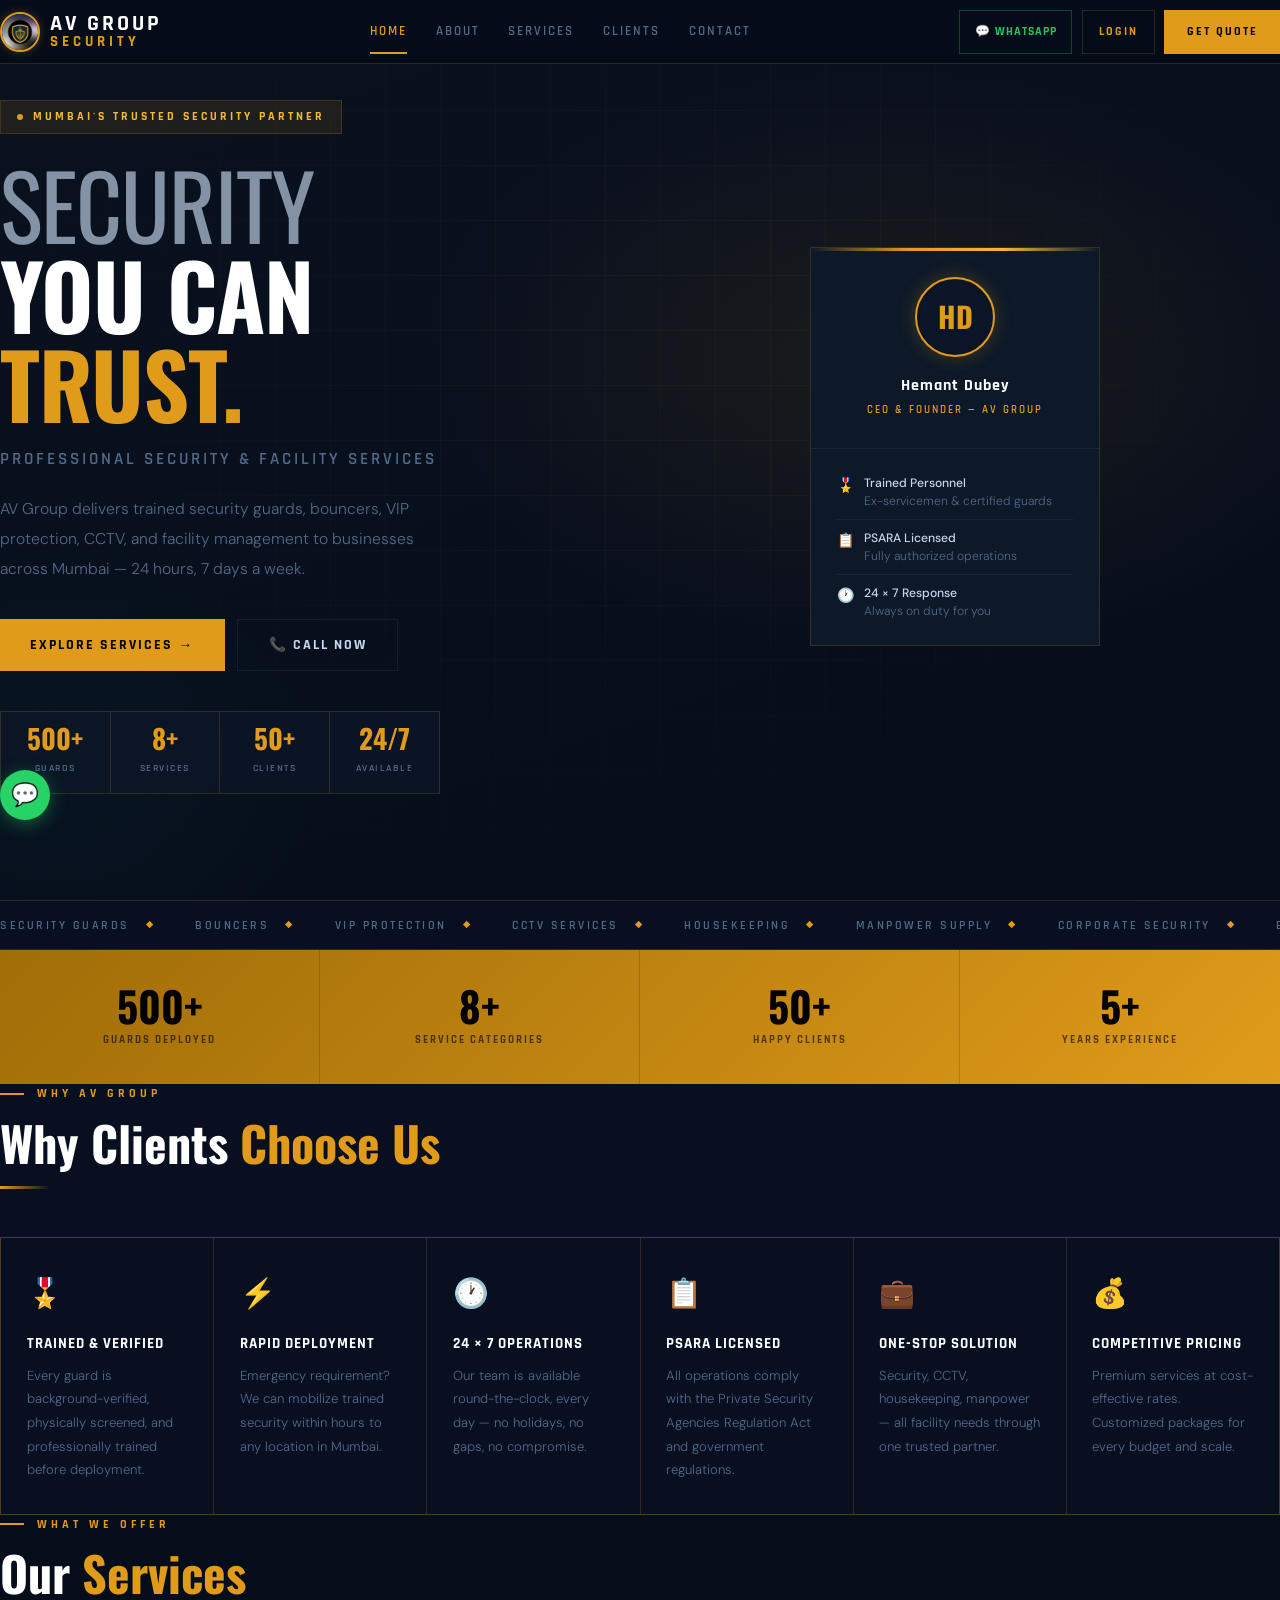
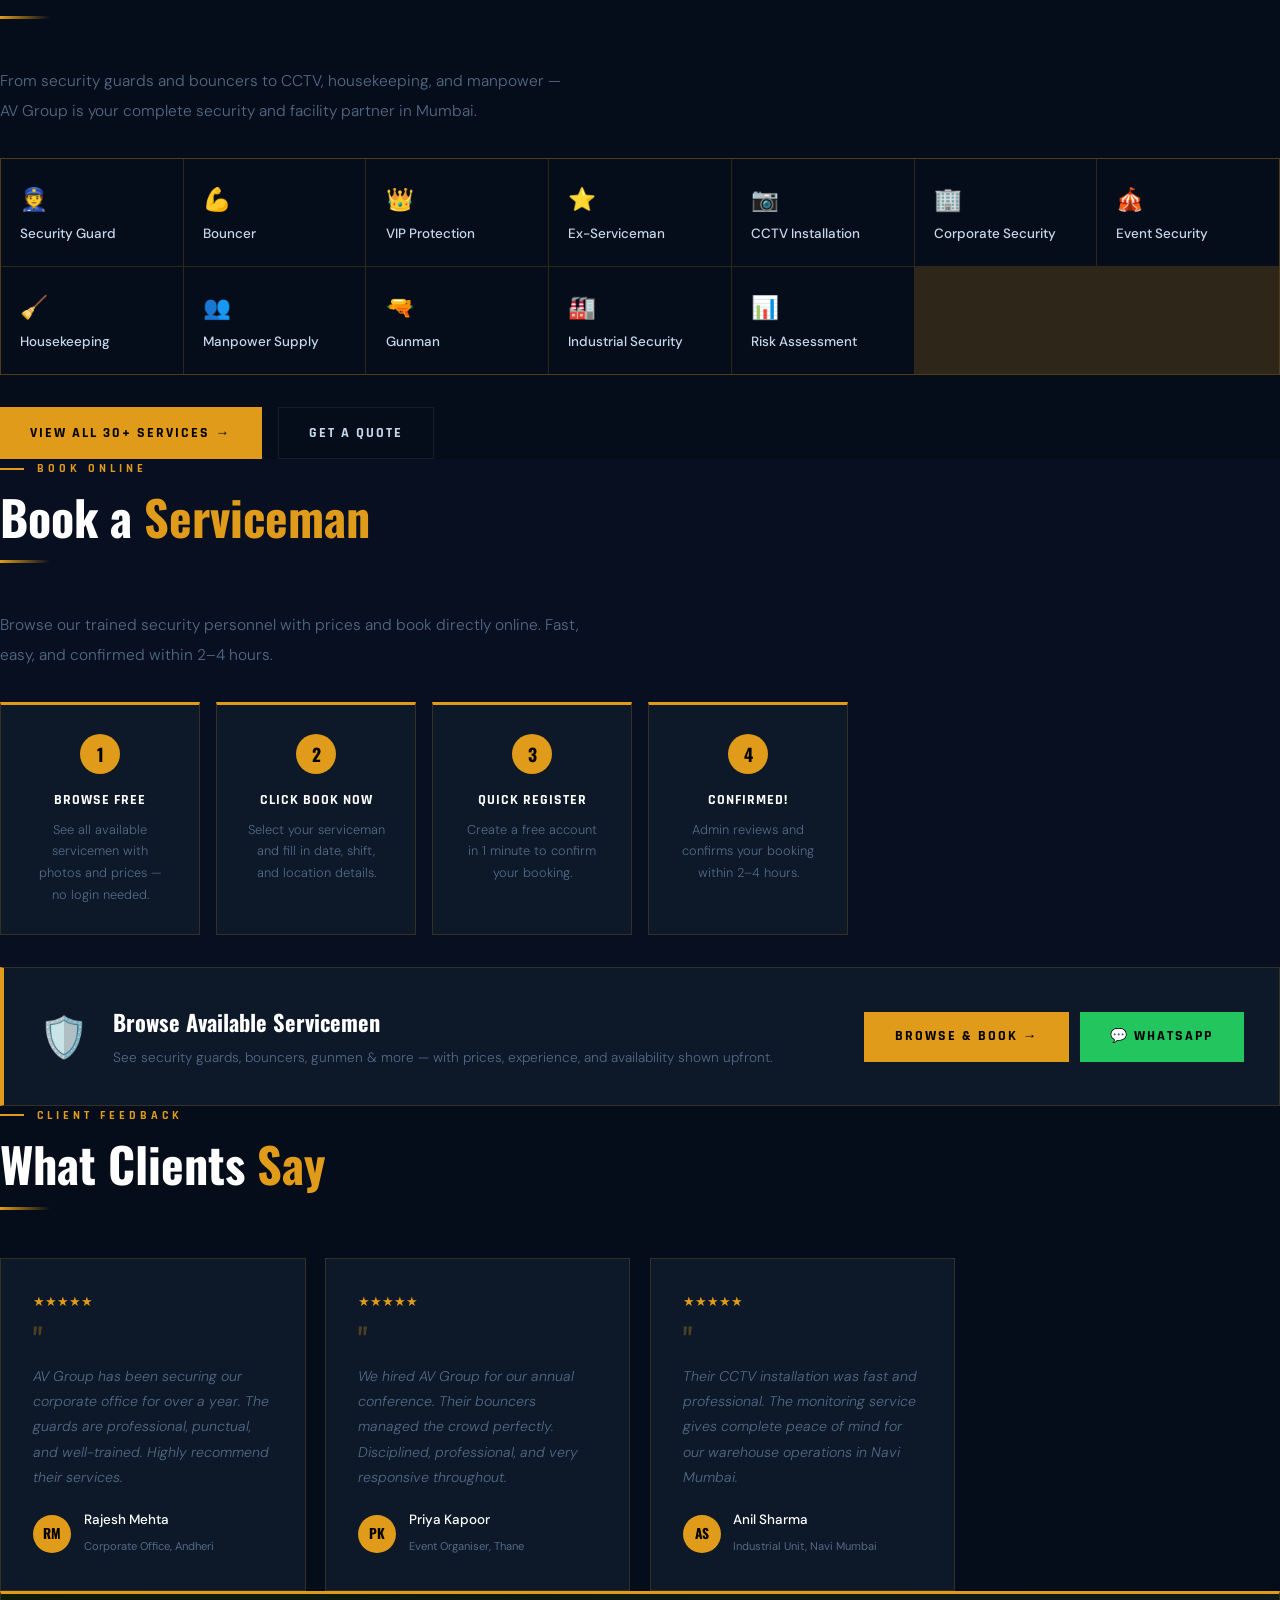
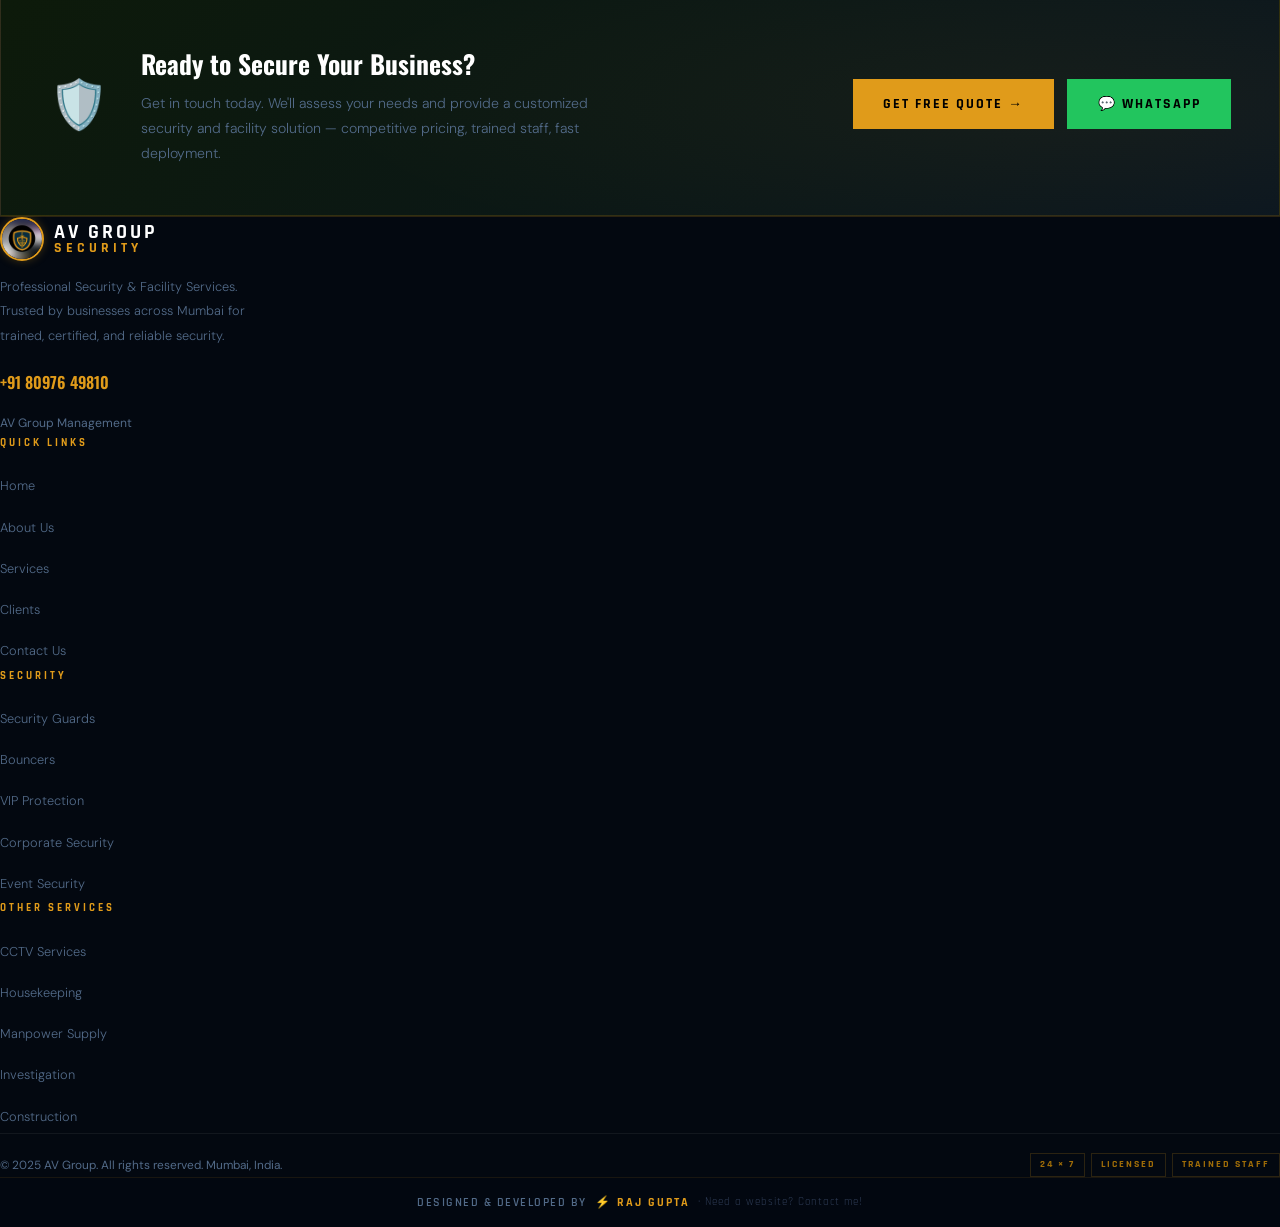
==== commit ebec5a4f: "Add files via upload" ====
--- a/index.html
+++ b/index.html
@@ -502,7 +502,7 @@
       <div class="test-author"><div class="test-av">AS</div><div class="test-nm"><strong>Anil Sharma</strong><span>Industrial Unit, Navi Mumbai</span></div></div>
     </article>
   </div>
-  <p style="text-align:center;margin-top:1.2rem;font-size:.75rem;color:var(--muted)">* Sample testimonials — real client reviews will be added once provided.</p>
+
 </section>
 
 <!-- ═══ FINAL CTA ═══ -->
@@ -535,14 +535,14 @@
       <li><a href="contact.html">Contact Us</a></li>
     </ul></div>
     <div class="f-col"><h5>Security</h5><ul>
-      <li><a href="services.html">Security Guards</a></li><li><a href="services.html">Bouncers</a></li>
-      <li><a href="services.html">VIP Protection</a></li><li><a href="services.html">Corporate Security</a></li>
-      <li><a href="services.html">Event Security</a></li>
+      <li><a href="services.html#panel-sec">Security Guards</a></li><li><a href="services.html#panel-sec">Bouncers</a></li>
+      <li><a href="services.html#panel-pro">VIP Protection</a></li><li><a href="services.html#panel-pro">Corporate Security</a></li>
+      <li><a href="services.html#panel-pro">Event Security</a></li>
     </ul></div>
     <div class="f-col"><h5>Other Services</h5><ul>
-      <li><a href="services.html">CCTV Services</a></li><li><a href="services.html">Housekeeping</a></li>
-      <li><a href="services.html">Manpower Supply</a></li><li><a href="services.html">Investigation</a></li>
-      <li><a href="services.html">Construction</a></li>
+      <li><a href="services.html#panel-cctv">CCTV Services</a></li><li><a href="services.html#panel-hk">Housekeeping</a></li>
+      <li><a href="services.html#panel-hr">Manpower Supply</a></li><li><a href="services.html#panel-intel">Investigation</a></li>
+      <li><a href="services.html#panel-con">Construction</a></li>
     </ul></div>
   </div>
   <div class="footer-bottom">
--- a/style.css
+++ b/style.css
@@ -1,519 +1,256 @@
-/* ═══════════════════════════════════════════════════════
-   AV GROUP — SHARED STYLESHEET
-   Theme: Gold #e09b1a + Dark Teal #1a7585 (matches logo)
-═══════════════════════════════════════════════════════ */
-
+/* ═══════════════════════════════════════════════════
+   AV GROUP — SHARED STYLESHEET v3.0
+   Gold #e09b1a + Dark Navy — Professional Security
+═══════════════════════════════════════════════════ */
 :root {
-  /* ── GOLD (primary — shield outline color) ── */
-  --gold:       #e09b1a;
-  --gold-lt:    #f5b932;
-  --gold-dark:  #a06d08;
-  --gold-glow:  rgba(224,155,26,0.30);
-  --gold-dim:   rgba(224,155,26,0.12);
-
-  /* ── TEAL (secondary — shield body color) ── */
-  --teal:       #1a7585;
-  --teal-lt:    #22919f;
-  --teal-dim:   rgba(26,117,133,0.12);
-
-  /* ── BACKGROUNDS ── */
-  --navy:       #060d1a;
-  --navy2:      #080f1e;
-  --navy3:      #0c1528;
-  --card:       #0d1a2a;
-  --card2:      #102035;
-
-  /* ── TEXT ── */
-  --steel:      #d6e8f0;
-  --muted:      #557080;
-  --white:      #ffffff;
-
-  /* ── BORDERS ── */
-  --border:     rgba(224,155,26,0.20);
-  --border2:    rgba(255,255,255,0.06);
-  --border-t:   rgba(26,117,133,0.25);
-
-  /* ── STATUS ── */
-  --red:        #e63946;
-  --green:      #22c55e;
-
-  /* ── SAFE AREAS (notch/home bar) ── */
+  --gold:      #e09b1a;
+  --gold-lt:   #f5b932;
+  --gold-dark: #a06d08;
+  --gold-glow: rgba(224,155,26,.28);
+  --gold-dim:  rgba(224,155,26,.10);
+  --navy:      #060d1a;
+  --navy2:     #080f20;
+  --navy3:     #0c1528;
+  --card:      #0d1828;
+  --card2:     #101f35;
+  --steel:     #c5d8ee;
+  --muted:     #526a88;
+  --white:     #ffffff;
+  --border:    rgba(224,155,26,.18);
+  --border2:   rgba(255,255,255,.06);
+  --red:       #e63946;
+  --green:     #22c55e;
+  --blue:      #3b82f6;
   --sat: env(safe-area-inset-top,0px);
   --sar: env(safe-area-inset-right,0px);
   --sab: env(safe-area-inset-bottom,0px);
   --sal: env(safe-area-inset-left,0px);
   --touch: 44px;
-}
-
-/* ── RESET ── */
+  --nav-h: 64px;
+}
 *,*::before,*::after{box-sizing:border-box;margin:0;padding:0}
-html{
-  scroll-behavior:smooth;
-  -webkit-text-size-adjust:100%;
-  text-size-adjust:100%;
-  scroll-padding-top:80px;
-}
+html{scroll-behavior:smooth;-webkit-text-size-adjust:100%;text-size-adjust:100%;scroll-padding-top:80px}
 body{
   font-family:'DM Sans',-apple-system,BlinkMacSystemFont,'Segoe UI',sans-serif;
-  background:var(--navy);
-  color:var(--steel);
-  line-height:1.65;
-  overflow-x:hidden;
-  -webkit-font-smoothing:antialiased;
-  -moz-osx-font-smoothing:grayscale;
+  background:var(--navy);color:var(--steel);line-height:1.65;overflow-x:hidden;
+  -webkit-font-smoothing:antialiased;-moz-osx-font-smoothing:grayscale;
   overscroll-behavior-y:contain;
 }
-button,a,[role="button"]{
-  -webkit-tap-highlight-color:transparent;
-  -webkit-touch-callout:none;
-  touch-action:manipulation;
-  cursor:pointer;
-}
+button,a,[role="button"]{-webkit-tap-highlight-color:transparent;touch-action:manipulation;cursor:pointer}
 img,svg{display:block;max-width:100%;height:auto}
 @media(hover:hover){
-  ::-webkit-scrollbar{width:5px}
+  ::-webkit-scrollbar{width:4px}
   ::-webkit-scrollbar-track{background:var(--navy)}
-  ::-webkit-scrollbar-thumb{background:var(--gold);border-radius:5px}
+  ::-webkit-scrollbar-thumb{background:var(--gold-dark);border-radius:4px}
 }
 ::selection{background:var(--gold);color:#000}
 
-/* ══════════════════════════════
-   NAV
-══════════════════════════════ */
+/* ── NAV ── */
 nav{
   position:fixed;top:0;left:0;right:0;z-index:1000;
   display:flex;align-items:center;justify-content:space-between;
-  padding-top:max(0px,var(--sat));
-  height:calc(70px + var(--sat));
+  height:calc(var(--nav-h) + var(--sat));
+  padding-top:var(--sat);
   padding-left:max(5vw,calc(var(--sal)+16px));
   padding-right:max(5vw,calc(var(--sar)+16px));
-  background:rgba(6,13,26,0.96);
-  -webkit-backdrop-filter:blur(18px);
-  backdrop-filter:blur(18px);
+  background:rgba(6,13,26,.96);
+  -webkit-backdrop-filter:blur(20px);backdrop-filter:blur(20px);
   border-bottom:1px solid var(--border);
   transition:box-shadow .3s;
-  -webkit-transform:translateZ(0);
-  transform:translateZ(0);
-  will-change:transform;
-}
-nav.scrolled{box-shadow:0 4px 40px rgba(224,155,26,0.12)}
-
-/* Logo image in nav */
-.nav-logo{
-  display:flex;align-items:center;gap:.65rem;
-  text-decoration:none;min-height:var(--touch);
-}
-.nav-logo-img{
-  width:42px;height:42px;border-radius:50%;
-  object-fit:cover;
-  border:2px solid var(--gold);
-  box-shadow:0 0 10px var(--gold-glow);
-  flex-shrink:0;
-}
-.nav-logo-text{
-  font-family:'Rajdhani',sans-serif;
-  font-size:clamp(1.1rem,3.5vw,1.4rem);
-  font-weight:700;letter-spacing:3px;text-transform:uppercase;
-  display:flex;flex-direction:column;line-height:1;
-}
+  will-change:transform;-webkit-transform:translateZ(0);transform:translateZ(0);
+}
+nav.scrolled{box-shadow:0 4px 40px rgba(224,155,26,.12)}
+.nav-logo{display:flex;align-items:center;gap:.6rem;text-decoration:none;min-height:var(--touch)}
+.nav-logo-img{width:40px;height:40px;border-radius:50%;object-fit:cover;border:2px solid var(--gold);box-shadow:0 0 10px var(--gold-glow);flex-shrink:0}
+.nav-logo-text{font-family:'Rajdhani',sans-serif;font-size:clamp(1rem,3.5vw,1.35rem);font-weight:700;letter-spacing:3px;text-transform:uppercase;display:flex;flex-direction:column;line-height:1}
 .logo-av{color:var(--white);font-size:1em}
-.logo-grp{color:var(--gold);font-size:.7em;letter-spacing:4px}
-
-/* Nav links */
+.logo-grp{color:var(--gold);font-size:.68em;letter-spacing:4px}
 .nav-links{display:flex;gap:1.8rem;list-style:none}
 .nav-links a{
-  font-family:'Rajdhani',sans-serif;
-  font-size:.82rem;font-weight:600;letter-spacing:2px;text-transform:uppercase;
-  color:var(--muted);text-decoration:none;
-  position:relative;padding:4px 0;
-  min-height:var(--touch);display:flex;align-items:center;
-  transition:color .3s;
-}
-.nav-links a::after{
-  content:'';position:absolute;bottom:0;left:0;
-  width:0;height:2px;background:var(--gold);transition:width .3s;
-}
+  font-family:'Rajdhani',sans-serif;font-size:.8rem;font-weight:600;
+  letter-spacing:2px;text-transform:uppercase;color:var(--muted);
+  text-decoration:none;position:relative;padding:4px 0;
+  min-height:var(--touch);display:flex;align-items:center;transition:color .3s;
+}
+.nav-links a::after{content:'';position:absolute;bottom:0;left:0;width:0;height:2px;background:var(--gold);transition:width .3s}
 @media(hover:hover){.nav-links a:hover{color:var(--gold-lt)}.nav-links a:hover::after{width:100%}}
 .nav-links a.active{color:var(--gold)}.nav-links a.active::after{width:100%}
-
-.nav-right{display:flex;align-items:center;gap:.75rem}
-.nav-wa{
-  display:flex;align-items:center;gap:.5rem;
-  font-family:'Rajdhani',sans-serif;font-size:.78rem;font-weight:700;
-  letter-spacing:1px;text-transform:uppercase;
-  color:var(--green);text-decoration:none;
-  border:1px solid rgba(34,197,94,.3);padding:.45rem 1rem;
-  min-height:var(--touch);transition:background .3s,border-color .3s;
-}
-@media(hover:hover){.nav-wa:hover{background:rgba(34,197,94,.1);border-color:var(--green)}}
-.nav-cta{
-  font-family:'Rajdhani',sans-serif;font-size:.8rem;font-weight:700;
-  letter-spacing:2px;text-transform:uppercase;
-  color:#000;background:var(--gold);
-  padding:.5rem 1.5rem;min-height:var(--touch);
-  display:flex;align-items:center;
-  border:none;text-decoration:none;border-radius:2px;transition:background .3s;
-}
-@supports(clip-path:polygon(0 0)){.nav-cta{clip-path:polygon(8px 0%,100% 0%,calc(100% - 8px) 100%,0% 100%);border-radius:0}}
+.nav-right{display:flex;align-items:center;gap:.6rem}
+.nav-wa{display:flex;align-items:center;gap:.4rem;font-family:'Rajdhani',sans-serif;font-size:.75rem;font-weight:700;letter-spacing:1px;text-transform:uppercase;color:var(--green);text-decoration:none;border:1px solid rgba(34,197,94,.3);padding:.4rem .9rem;min-height:var(--touch);transition:background .3s}
+@media(hover:hover){.nav-wa:hover{background:rgba(34,197,94,.1)}}
+.nav-cta{font-family:'Rajdhani',sans-serif;font-size:.78rem;font-weight:700;letter-spacing:2px;text-transform:uppercase;color:#000;background:var(--gold);padding:.48rem 1.4rem;min-height:var(--touch);display:flex;align-items:center;border:none;text-decoration:none;transition:background .3s}
 @media(hover:hover){.nav-cta:hover{background:var(--gold-lt)}}
-
-/* Hamburger */
 .hamburger{display:none;flex-direction:column;gap:5px;background:none;border:none;padding:8px;min-width:var(--touch);min-height:var(--touch);align-items:center;justify-content:center}
-.hamburger span{display:block;width:24px;height:2px;background:var(--gold);transition:transform .3s,opacity .3s;border-radius:2px}
+.hamburger span{display:block;width:22px;height:2px;background:var(--gold);transition:transform .3s,opacity .3s;border-radius:2px}
 .hamburger.open span:nth-child(1){transform:translateY(7px) rotate(45deg)}
 .hamburger.open span:nth-child(2){opacity:0}
 .hamburger.open span:nth-child(3){transform:translateY(-7px) rotate(-45deg)}
-
-/* Mobile menu */
-.mob-menu{
-  display:none;position:fixed;
-  top:calc(70px + var(--sat));left:0;right:0;z-index:999;
-  background:rgba(6,13,26,.98);
-  -webkit-backdrop-filter:blur(20px);backdrop-filter:blur(20px);
-  border-bottom:1px solid var(--border);
-  padding:1.5rem max(5vw,calc(var(--sal)+16px)) calc(2rem + var(--sab));
-  flex-direction:column;gap:0;
-  max-height:calc(100vh - 70px - var(--sat));
-  overflow-y:auto;-webkit-overflow-scrolling:touch;
-}
+.mob-menu{display:none;position:fixed;top:calc(var(--nav-h) + var(--sat));left:0;right:0;z-index:999;background:rgba(6,13,26,.98);-webkit-backdrop-filter:blur(20px);backdrop-filter:blur(20px);border-bottom:1px solid var(--border);padding:1.2rem max(5vw,16px) calc(1.5rem + var(--sab));flex-direction:column;gap:0;max-height:calc(100vh - var(--nav-h) - var(--sat));overflow-y:auto;-webkit-overflow-scrolling:touch}
 .mob-menu.open{display:flex}
-.mob-menu a{
-  font-family:'Rajdhani',sans-serif;font-size:1.05rem;font-weight:600;
-  letter-spacing:2px;text-transform:uppercase;
-  color:var(--muted);text-decoration:none;padding:1rem 0;
-  min-height:var(--touch);display:flex;align-items:center;
-  border-bottom:1px solid var(--border2);
-}
+.mob-menu a{font-family:'Rajdhani',sans-serif;font-size:1rem;font-weight:600;letter-spacing:2px;text-transform:uppercase;color:var(--muted);text-decoration:none;padding:.9rem 0;min-height:var(--touch);display:flex;align-items:center;border-bottom:1px solid var(--border2)}
 .mob-menu a.mob-active{color:var(--gold)}
 .mob-menu a:last-child{border-bottom:none}
-.mob-menu .mob-cta{
-  margin-top:1.2rem;background:var(--gold);color:#000;
-  justify-content:center;border-radius:2px;font-size:.95rem;padding:1rem;font-weight:700;
-}
+.mob-menu .mob-cta{margin-top:1rem;background:var(--gold);color:#000;justify-content:center;font-size:.92rem;padding:.9rem;font-weight:700}
 .mob-menu .mob-wa{color:var(--green)}
 @media(max-width:900px){.nav-links,.nav-wa{display:none}.hamburger{display:flex}}
 @media(max-width:480px){.nav-cta{display:none}}
 
-/* ══════════════════════════════
-   PAGE HERO BANNER
-══════════════════════════════ */
-.page-hero{
-  padding-top:calc(90px + var(--sat));
-  padding-bottom:clamp(3rem,6vw,5rem);
-  padding-left:max(5vw,calc(var(--sal)+16px));
-  padding-right:max(5vw,calc(var(--sar)+16px));
-  position:relative;overflow:hidden;
-  background:linear-gradient(170deg,#080f1e 0%,#060d1a 100%);
-}
-.page-hero-bg{
-  position:absolute;inset:0;
-  background:
-    radial-gradient(ellipse 60% 80% at 80% 40%,rgba(224,155,26,.08) 0%,transparent 60%),
-    radial-gradient(ellipse 40% 50% at 5% 90%,rgba(26,117,133,.06) 0%,transparent 50%);
-}
-.page-hero-grid{
-  position:absolute;inset:0;
-  background-image:linear-gradient(rgba(224,155,26,.04) 1px,transparent 1px),linear-gradient(90deg,rgba(224,155,26,.04) 1px,transparent 1px);
-  background-size:50px 50px;
-  -webkit-mask-image:radial-gradient(ellipse 80% 100% at 50% 0%,black 40%,transparent 80%);
-  mask-image:radial-gradient(ellipse 80% 100% at 50% 0%,black 40%,transparent 80%);
-}
-.page-hero-content{position:relative;z-index:2;max-width:900px}
-.ph-eyebrow{
-  font-family:'Rajdhani',sans-serif;font-size:.72rem;font-weight:700;
-  letter-spacing:4px;text-transform:uppercase;color:var(--gold);
-  display:flex;align-items:center;gap:.8rem;margin-bottom:1rem;
-}
-.ph-eyebrow::before{content:'';display:block;width:24px;height:2px;background:var(--gold)}
-.ph-title{
-  font-family:'Oswald',sans-serif;
-  font-size:clamp(2.2rem,7vw,5rem);font-weight:700;
-  line-height:1;color:var(--white);margin-bottom:.5rem;
-}
+/* ── PAGE HERO ── */
+.page-hero{padding-top:calc(var(--nav-h) + var(--sat) + clamp(2.5rem,6vw,4rem));padding-bottom:clamp(3rem,6vw,5rem);padding-left:max(5vw,calc(var(--sal)+16px));padding-right:max(5vw,calc(var(--sar)+16px));position:relative;overflow:hidden;background:linear-gradient(170deg,#081220 0%,var(--navy) 100%)}
+.page-hero-bg{position:absolute;inset:0;background:radial-gradient(ellipse 60% 70% at 75% 40%,rgba(224,155,26,.07) 0%,transparent 55%),radial-gradient(ellipse 40% 50% at 5% 90%,rgba(26,117,133,.04) 0%,transparent 50%)}
+.page-hero-grid{position:absolute;inset:0;background-image:linear-gradient(rgba(224,155,26,.03) 1px,transparent 1px),linear-gradient(90deg,rgba(224,155,26,.03) 1px,transparent 1px);background-size:50px 50px;-webkit-mask-image:radial-gradient(ellipse 80% 100% at 50% 0%,black 30%,transparent 80%);mask-image:radial-gradient(ellipse 80% 100% at 50% 0%,black 30%,transparent 80%)}
+.page-hero-content{position:relative;z-index:2;max-width:850px}
+.ph-eyebrow{font-family:'Rajdhani',sans-serif;font-size:.7rem;font-weight:700;letter-spacing:4px;text-transform:uppercase;color:var(--gold);display:flex;align-items:center;gap:.7rem;margin-bottom:.9rem}
+.ph-eyebrow::before{content:'';display:block;width:22px;height:2px;background:var(--gold)}
+.ph-title{font-family:'Oswald',sans-serif;font-size:clamp(2rem,6vw,4.5rem);font-weight:700;line-height:1;color:var(--white);margin-bottom:.5rem}
 .ph-title .acc{color:var(--gold)}
-.ph-sub{
-  font-family:'Rajdhani',sans-serif;font-size:clamp(.85rem,2vw,1.1rem);
-  font-weight:600;letter-spacing:3px;text-transform:uppercase;
-  color:var(--muted);margin-bottom:1.2rem;
-}
-.ph-desc{font-size:clamp(.88rem,2vw,1rem);font-weight:300;color:var(--muted);max-width:650px;line-height:1.9}
-.ph-bar{display:flex;gap:1rem;flex-wrap:wrap;margin-top:2rem}
-
-/* ══════════════════════════════
-   SECTION COMMON
-══════════════════════════════ */
-.sec{
-  padding:clamp(60px,10vw,100px) max(5vw,calc(var(--sal)+16px));
-  padding-right:max(5vw,calc(var(--sar)+16px));
-}
+.ph-sub{font-family:'Rajdhani',sans-serif;font-size:clamp(.82rem,2vw,1rem);font-weight:600;letter-spacing:3px;text-transform:uppercase;color:var(--muted);margin-bottom:1.1rem}
+.ph-desc{font-size:clamp(.86rem,2vw,.97rem);font-weight:300;color:var(--muted);max-width:620px;line-height:1.9}
+.ph-bar{display:flex;gap:.8rem;flex-wrap:wrap;margin-top:1.8rem}
+
+/* ── SECTIONS ── */
+.sec{padding:clamp(60px,9vw,100px) max(5vw,calc(var(--sal)+16px));padding-right:max(5vw,calc(var(--sar)+16px))}
 .sec-alt{background:var(--navy2)}
-.sec-eyebrow{
-  font-family:'Rajdhani',sans-serif;font-size:.72rem;font-weight:700;
-  letter-spacing:4px;text-transform:uppercase;color:var(--gold);
-  display:flex;align-items:center;gap:.8rem;margin-bottom:.9rem;
-}
-.sec-eyebrow::before{content:'';display:block;width:24px;height:2px;background:var(--gold)}
-.sec-title{
-  font-family:'Oswald',sans-serif;
-  font-size:clamp(1.7rem,5vw,3rem);font-weight:700;
-  color:var(--white);line-height:1.05;margin-bottom:1rem;
-}
+.sec-eyebrow{font-family:'Rajdhani',sans-serif;font-size:.7rem;font-weight:700;letter-spacing:4px;text-transform:uppercase;color:var(--gold);display:flex;align-items:center;gap:.7rem;margin-bottom:.8rem}
+.sec-eyebrow::before{content:'';display:block;width:22px;height:2px;background:var(--gold)}
+.sec-title{font-family:'Oswald',sans-serif;font-size:clamp(1.7rem,4.5vw,2.9rem);font-weight:700;color:var(--white);line-height:1.05;margin-bottom:.9rem}
 .sec-title .acc{color:var(--gold)}
-.sec-body{font-size:clamp(.88rem,2vw,.97rem);font-weight:300;color:var(--muted);max-width:600px;line-height:1.9}
-.u-bar{width:50px;height:3px;margin:1rem 0 2.5rem;background:linear-gradient(90deg,var(--gold),transparent)}
-
-/* ══════════════════════════════
-   BUTTONS
-══════════════════════════════ */
-.btn-blue{
-  font-family:'Rajdhani',sans-serif;font-size:clamp(.8rem,2vw,.88rem);font-weight:700;
-  letter-spacing:2px;text-transform:uppercase;
-  background:var(--gold);color:#000;
-  padding:.9rem 2rem;min-height:var(--touch);border:none;
-  text-decoration:none;display:inline-flex;align-items:center;justify-content:center;gap:.4rem;
-  border-radius:2px;box-shadow:0 4px 20px var(--gold-glow);
-  transition:background .3s,box-shadow .3s;-webkit-appearance:none;
-}
-@supports(clip-path:polygon(0 0)){.btn-blue{clip-path:polygon(10px 0%,100% 0%,calc(100% - 10px) 100%,0% 100%);border-radius:0}}
-@media(hover:hover){.btn-blue:hover{background:var(--gold-lt);box-shadow:0 8px 30px rgba(224,155,26,.5)}}
+.sec-body{font-size:clamp(.86rem,2vw,.95rem);font-weight:300;color:var(--muted);max-width:600px;line-height:1.9}
+.u-bar{width:48px;height:3px;margin:1rem 0 2.5rem;background:linear-gradient(90deg,var(--gold),transparent)}
+
+/* ── BUTTONS ── */
+.btn-gold{font-family:'Rajdhani',sans-serif;font-size:clamp(.78rem,2vw,.86rem);font-weight:700;letter-spacing:2px;text-transform:uppercase;background:var(--gold);color:#000;padding:.85rem 1.9rem;min-height:var(--touch);border:none;text-decoration:none;display:inline-flex;align-items:center;justify-content:center;gap:.4rem;transition:background .3s,transform .2s;-webkit-appearance:none}
+@media(hover:hover){.btn-gold:hover{background:var(--gold-lt);transform:translateY(-2px)}}
+.btn-gold:active{opacity:.85}
+.btn-outline{font-family:'Rajdhani',sans-serif;font-size:clamp(.78rem,2vw,.86rem);font-weight:700;letter-spacing:2px;text-transform:uppercase;background:transparent;color:var(--gold);padding:.85rem 1.9rem;min-height:var(--touch);border:1px solid var(--gold);text-decoration:none;display:inline-flex;align-items:center;justify-content:center;gap:.4rem;transition:all .3s;-webkit-appearance:none}
+@media(hover:hover){.btn-outline:hover{background:var(--gold);color:#000}}
+.btn-outline:active{opacity:.8}
+.btn-green{font-family:'Rajdhani',sans-serif;font-size:clamp(.78rem,2vw,.86rem);font-weight:700;letter-spacing:2px;text-transform:uppercase;background:var(--green);color:#000;padding:.85rem 1.9rem;min-height:var(--touch);border:none;text-decoration:none;display:inline-flex;align-items:center;justify-content:center;gap:.4rem;transition:opacity .3s;-webkit-appearance:none}
+.btn-green:active{opacity:.85}
+.btn-red{font-family:'Rajdhani',sans-serif;font-size:clamp(.78rem,2vw,.86rem);font-weight:700;letter-spacing:2px;text-transform:uppercase;background:var(--red);color:#fff;padding:.85rem 1.9rem;min-height:var(--touch);border:none;text-decoration:none;display:inline-flex;align-items:center;justify-content:center;gap:.4rem;transition:opacity .3s;-webkit-appearance:none}
+.btn-red:active{opacity:.85}
+/* keep old names working */
+.btn-blue{font-family:'Rajdhani',sans-serif;font-size:clamp(.78rem,2vw,.86rem);font-weight:700;letter-spacing:2px;text-transform:uppercase;background:var(--gold);color:#000;padding:.85rem 1.9rem;min-height:var(--touch);border:none;text-decoration:none;display:inline-flex;align-items:center;justify-content:center;gap:.4rem;transition:background .3s,transform .2s;-webkit-appearance:none}
+@media(hover:hover){.btn-blue:hover{background:var(--gold-lt);transform:translateY(-2px)}}
 .btn-blue:active{opacity:.85}
-
-.btn-ghost{
-  font-family:'Rajdhani',sans-serif;font-size:clamp(.8rem,2vw,.88rem);font-weight:700;
-  letter-spacing:2px;text-transform:uppercase;
-  background:transparent;color:var(--steel);
-  padding:.9rem 2rem;min-height:var(--touch);
-  border:1px solid var(--border2);text-decoration:none;
-  display:inline-flex;align-items:center;justify-content:center;gap:.4rem;
-  border-radius:2px;transition:border-color .3s,color .3s;-webkit-appearance:none;
-}
-@supports(clip-path:polygon(0 0)){.btn-ghost{clip-path:polygon(10px 0%,100% 0%,calc(100% - 10px) 100%,0% 100%);border-radius:0}}
+.btn-ghost{font-family:'Rajdhani',sans-serif;font-size:clamp(.78rem,2vw,.86rem);font-weight:700;letter-spacing:2px;text-transform:uppercase;background:transparent;color:var(--steel);padding:.85rem 1.9rem;min-height:var(--touch);border:1px solid var(--border2);text-decoration:none;display:inline-flex;align-items:center;justify-content:center;gap:.4rem;transition:all .3s;-webkit-appearance:none}
 @media(hover:hover){.btn-ghost:hover{border-color:var(--gold);color:var(--gold)}}
-.btn-ghost:active{opacity:.8}
-
-.btn-green{
-  font-family:'Rajdhani',sans-serif;font-size:clamp(.8rem,2vw,.88rem);font-weight:700;
-  letter-spacing:2px;text-transform:uppercase;
-  background:var(--green);color:#000;
-  padding:.9rem 2rem;min-height:var(--touch);border:none;
-  text-decoration:none;display:inline-flex;align-items:center;justify-content:center;gap:.4rem;
-  border-radius:2px;transition:opacity .3s;-webkit-appearance:none;
-}
-.btn-green:active{opacity:.85}
-
-/* ══════════════════════════════
-   TICKER
-══════════════════════════════ */
-.ticker-wrap{overflow:hidden;border-top:1px solid var(--border);border-bottom:1px solid var(--border);padding:.85rem 0;background:var(--navy2)}
-.ticker-track{display:flex;gap:2.5rem;animation:ticker 30s linear infinite;width:max-content}
-@media(prefers-reduced-motion:reduce){.ticker-track{animation:none}}
-@keyframes ticker{from{transform:translateX(0)}to{transform:translateX(-50%)}}
-.tick-item{font-family:'Rajdhani',sans-serif;font-size:.78rem;font-weight:600;letter-spacing:2.5px;text-transform:uppercase;color:var(--muted);white-space:nowrap;display:flex;align-items:center;gap:1rem}
-.tick-sep{color:var(--gold);font-size:.55rem}
-
-/* ══════════════════════════════
-   STATS STRIP
-══════════════════════════════ */
-.stats-strip{background:linear-gradient(135deg,var(--gold-dark),var(--gold));padding:0}
-.stats-inner{display:grid;grid-template-columns:repeat(4,1fr);max-width:1200px;margin:0 auto;padding-left:max(0px,var(--sal));padding-right:max(0px,var(--sar))}
-@media(max-width:600px){.stats-inner{grid-template-columns:repeat(2,1fr)}}
-.scount{padding:clamp(1.5rem,4vw,2.5rem) 1.5rem;text-align:center;border-right:1px solid rgba(0,0,0,.15)}
-.scount:last-child{border-right:none}
-@media(max-width:600px){.scount:nth-child(2){border-right:none}.scount:nth-child(3){border-top:1px solid rgba(0,0,0,.15)}}
-.scount-num{font-family:'Oswald',sans-serif;font-size:clamp(2rem,5vw,2.8rem);font-weight:700;color:#000;display:block;line-height:1}
-.scount-lbl{font-family:'Rajdhani',sans-serif;font-size:.72rem;font-weight:700;letter-spacing:2px;text-transform:uppercase;color:rgba(0,0,0,.6);margin-top:.3rem;display:block}
-
-/* ══════════════════════════════
-   FORM
-══════════════════════════════ */
-.cform{display:flex;flex-direction:column;gap:.9rem}
-.frow{display:grid;grid-template-columns:1fr 1fr;gap:.9rem}
-@media(max-width:540px){.frow{grid-template-columns:1fr}}
+
+/* ── FORM ── */
 .fg{display:flex;flex-direction:column;gap:.3rem}
-.fg label{font-family:'Rajdhani',sans-serif;font-size:.67rem;font-weight:700;letter-spacing:2px;text-transform:uppercase;color:var(--muted)}
-.fg input,.fg select,.fg textarea{
-  background:var(--card);border:1px solid var(--border);
-  color:var(--steel);padding:.8rem 1rem;
-  font-size:16px;font-family:'DM Sans',sans-serif;font-weight:300;
-  outline:none;resize:vertical;border-radius:0;
-  -webkit-appearance:none;appearance:none;
-  transition:border-color .3s,box-shadow .3s;min-height:var(--touch);
-}
-.fg textarea{min-height:calc(var(--touch)*2.5)}
+.fg label{font-family:'Rajdhani',sans-serif;font-size:.66rem;font-weight:700;letter-spacing:2px;text-transform:uppercase;color:var(--muted)}
+.fg input,.fg select,.fg textarea{background:var(--card);border:1px solid var(--border);color:var(--steel);padding:.78rem 1rem;font-size:16px;font-family:'DM Sans',sans-serif;font-weight:300;outline:none;resize:vertical;border-radius:0;-webkit-appearance:none;appearance:none;transition:border-color .3s,box-shadow .3s;min-height:var(--touch);width:100%}
+.fg textarea{min-height:100px}
 .fg input::placeholder,.fg textarea::placeholder{color:var(--muted)}
 .fg input:focus,.fg select:focus,.fg textarea:focus{border-color:var(--gold);box-shadow:0 0 0 3px var(--gold-dim)}
 .fg select{background-image:url("data:image/svg+xml,%3Csvg xmlns='http://www.w3.org/2000/svg' width='12' height='8'%3E%3Cpath d='M6 8L0 0h12z' fill='%23e09b1a'/%3E%3C/svg%3E");background-repeat:no-repeat;background-position:right 1rem center;padding-right:2.5rem}
 .fg select option{background:#0c1528;font-size:14px}
 .req{color:var(--red)}
-.btn-submit{
-  font-family:'Rajdhani',sans-serif;font-size:.9rem;font-weight:700;letter-spacing:2px;text-transform:uppercase;
-  background:var(--gold);color:#000;padding:.95rem 2.2rem;border:none;
-  min-height:var(--touch);min-width:160px;border-radius:2px;
-  box-shadow:0 4px 20px var(--gold-glow);transition:background .3s;-webkit-appearance:none;
-}
-@supports(clip-path:polygon(0 0)){.btn-submit{clip-path:polygon(10px 0%,100% 0%,calc(100% - 10px) 100%,0% 100%);border-radius:0}}
+.btn-submit{font-family:'Rajdhani',sans-serif;font-size:.88rem;font-weight:700;letter-spacing:2px;text-transform:uppercase;background:var(--gold);color:#000;padding:.9rem 2.2rem;border:none;min-height:var(--touch);cursor:pointer;transition:background .3s;-webkit-appearance:none;box-shadow:0 4px 20px var(--gold-glow)}
 @media(hover:hover){.btn-submit:hover{background:var(--gold-lt)}}
+.btn-submit:active{opacity:.85}
+.btn-submit:disabled{background:var(--muted);cursor:not-allowed;box-shadow:none}
 .success-msg{display:none;background:rgba(34,197,94,.1);border:1px solid rgba(34,197,94,.3);padding:1rem 1.2rem}
 .success-msg.show{display:block}
-.success-msg p{font-size:.86rem;color:var(--green);line-height:1.7}
-
-/* ══════════════════════════════
-   FOOTER
-══════════════════════════════ */
-footer{
-  background:#030810;border-top:1px solid var(--border);
-  padding:clamp(2rem,6vw,4rem) max(5vw,calc(var(--sal)+16px)) calc(2rem + var(--sab));
-  padding-right:max(5vw,calc(var(--sar)+16px));
-}
-.footer-top{display:grid;grid-template-columns:2fr 1fr 1fr 1fr;gap:clamp(1.5rem,3vw,3rem);margin-bottom:2.5rem}
-@media(max-width:900px){.footer-top{grid-template-columns:1fr 1fr}}
-@media(max-width:480px){.footer-top{grid-template-columns:1fr}}
-.f-logo-wrap{display:flex;align-items:center;gap:.7rem;margin-bottom:1rem}
-.f-logo-img{width:48px;height:48px;border-radius:50%;object-fit:cover;border:2px solid var(--gold);box-shadow:0 0 12px var(--gold-glow)}
-.f-logo-text{font-family:'Rajdhani',sans-serif;font-size:1.3rem;font-weight:700;letter-spacing:3px;text-transform:uppercase;color:var(--white);line-height:1}
-.f-logo-text span{color:var(--gold);font-size:.75em;display:block;letter-spacing:4px}
-.f-brand p{font-size:.82rem;font-weight:300;color:var(--muted);line-height:1.9;max-width:260px;margin-bottom:.8rem}
-.f-phone{font-family:'Oswald',sans-serif;font-size:1.05rem;font-weight:600;color:var(--gold);text-decoration:none;display:flex;align-items:center;min-height:var(--touch);margin-bottom:.3rem}
-.f-col h5{font-family:'Rajdhani',sans-serif;font-size:.7rem;font-weight:700;letter-spacing:3px;text-transform:uppercase;color:var(--gold);margin-bottom:1.1rem}
-.f-col ul{list-style:none;display:flex;flex-direction:column;gap:.5rem}
-.f-col ul li a{font-size:.82rem;font-weight:300;color:var(--muted);text-decoration:none;min-height:36px;display:flex;align-items:center}
+.success-msg p{font-size:.85rem;color:var(--green);line-height:1.7}
+.error-msg{display:none;background:rgba(230,57,70,.1);border:1px solid rgba(230,57,70,.3);padding:.8rem 1rem}
+.error-msg.show{display:block}
+.error-msg p,.error-msg{font-size:.84rem;color:var(--red);line-height:1.6}
+
+/* ── CARDS ── */
+.card{background:var(--card);border:1px solid var(--border);padding:clamp(1.2rem,3vw,2rem);position:relative;overflow:hidden}
+.card-top-bar{position:absolute;top:0;left:0;right:0;height:3px;background:linear-gradient(90deg,var(--gold-dark),var(--gold),var(--gold-lt),transparent)}
+
+/* ── STATS STRIP ── */
+.stats-strip{background:linear-gradient(135deg,var(--gold-dark),var(--gold));display:grid;grid-template-columns:repeat(4,1fr)}
+@media(max-width:580px){.stats-strip{grid-template-columns:repeat(2,1fr)}}
+.ss{padding:clamp(1.4rem,3vw,2.2rem) 1.4rem;text-align:center;border-right:1px solid rgba(0,0,0,.15)}
+.ss:last-child{border-right:none}
+@media(max-width:580px){.ss:nth-child(2){border-right:none}.ss:nth-child(3){border-top:1px solid rgba(0,0,0,.15)}}
+.ss-n{font-family:'Oswald',sans-serif;font-size:clamp(1.8rem,4vw,2.5rem);font-weight:700;color:#000;display:block;line-height:1}
+.ss-l{font-family:'Rajdhani',sans-serif;font-size:.68rem;font-weight:700;letter-spacing:2px;text-transform:uppercase;color:rgba(0,0,0,.6);margin-top:.25rem;display:block}
+
+/* ── TABLE ── */
+.tbl-wrap{overflow-x:auto;-webkit-overflow-scrolling:touch;border:1px solid var(--border)}
+.tbl{width:100%;border-collapse:collapse}
+.tbl th{font-family:'Rajdhani',sans-serif;font-size:.66rem;font-weight:700;letter-spacing:2px;text-transform:uppercase;color:var(--muted);padding:.8rem 1rem;text-align:left;border-bottom:1px solid var(--border);background:var(--card);white-space:nowrap}
+.tbl td{padding:.85rem 1rem;border-bottom:1px solid var(--border2);font-size:.82rem;color:var(--steel);vertical-align:middle}
+.tbl tr:last-child td{border-bottom:none}
+@media(hover:hover){.tbl tbody tr:hover td{background:rgba(224,155,26,.03)}}
+
+/* ── BADGES ── */
+.badge{font-family:'Rajdhani',sans-serif;font-size:.62rem;font-weight:700;letter-spacing:1.5px;text-transform:uppercase;padding:.22rem .6rem;display:inline-flex;align-items:center;gap:.3rem}
+.badge-pending{background:rgba(245,158,11,.12);color:#f59e0b;border:1px solid rgba(245,158,11,.3)}
+.badge-confirmed{background:rgba(34,197,94,.12);color:var(--green);border:1px solid rgba(34,197,94,.3)}
+.badge-rejected{background:rgba(230,57,70,.12);color:var(--red);border:1px solid rgba(230,57,70,.3)}
+.badge-gold{background:var(--gold-dim);color:var(--gold);border:1px solid var(--border)}
+.badge-in{background:rgba(34,197,94,.12);color:var(--green);border:1px solid rgba(34,197,94,.3)}
+.badge-out{background:rgba(230,57,70,.12);color:var(--red);border:1px solid rgba(230,57,70,.3)}
+
+/* ── FOOTER ── */
+footer{background:#030810;border-top:1px solid var(--border);padding:clamp(2rem,5vw,4rem) max(5vw,calc(var(--sal)+16px)) calc(1.5rem + var(--sab));padding-right:max(5vw,calc(var(--sar)+16px))}
+.footer-grid{display:grid;grid-template-columns:2fr 1fr 1fr 1fr;gap:clamp(1.5rem,3vw,3rem);margin-bottom:2.5rem}
+@media(max-width:900px){.footer-grid{grid-template-columns:1fr 1fr}}
+@media(max-width:480px){.footer-grid{grid-template-columns:1fr}}
+.f-logo-wrap{display:flex;align-items:center;gap:.65rem;margin-bottom:.9rem}
+.f-logo-img{width:44px;height:44px;border-radius:50%;object-fit:cover;border:2px solid var(--gold);box-shadow:0 0 10px var(--gold-glow)}
+.f-logo-text{font-family:'Rajdhani',sans-serif;font-size:1.25rem;font-weight:700;letter-spacing:3px;text-transform:uppercase;color:var(--white);line-height:1}
+.f-logo-text span{color:var(--gold);font-size:.68em;display:block;letter-spacing:4px}
+.f-brand p{font-size:.8rem;font-weight:300;color:var(--muted);line-height:1.9;max-width:250px;margin-bottom:.8rem}
+.f-phone{font-family:'Oswald',sans-serif;font-size:1rem;font-weight:600;color:var(--gold);text-decoration:none;display:flex;align-items:center;min-height:var(--touch);margin-bottom:.25rem}
+.f-col h5{font-family:'Rajdhani',sans-serif;font-size:.68rem;font-weight:700;letter-spacing:3px;text-transform:uppercase;color:var(--gold);margin-bottom:1rem}
+.f-col ul{list-style:none;display:flex;flex-direction:column;gap:.45rem}
+.f-col ul li a{font-size:.8rem;font-weight:300;color:var(--muted);text-decoration:none;min-height:34px;display:flex;align-items:center;transition:color .3s}
 @media(hover:hover){.f-col ul li a:hover{color:var(--gold)}}
-.footer-bottom{border-top:1px solid var(--border2);padding-top:1.4rem;display:flex;align-items:center;justify-content:space-between;flex-wrap:wrap;gap:.8rem}
-.footer-bottom p{font-size:.76rem;color:var(--muted)}
-.f-badges{display:flex;gap:.5rem;flex-wrap:wrap}
-.f-badge{font-family:'Rajdhani',sans-serif;font-size:.63rem;font-weight:700;letter-spacing:2px;text-transform:uppercase;color:var(--gold-dark);border:1px solid var(--border);padding:.25rem .6rem}
-
-/* ══════════════════════════════
-   FLOATING BUTTONS
-══════════════════════════════ */
-#wa-float{
-  position:fixed;bottom:calc(5.2rem + var(--sab));right:max(1.2rem,calc(var(--sar)+12px));z-index:500;
-  width:52px;height:52px;border-radius:50%;background:#25d366;color:white;
-  display:flex;align-items:center;justify-content:center;font-size:1.5rem;text-decoration:none;
-  box-shadow:0 4px 20px rgba(37,211,102,.4);animation:waB 3s ease-in-out infinite;will-change:transform;
-}
+.footer-bottom{border-top:1px solid var(--border2);padding-top:1.2rem;display:flex;align-items:center;justify-content:space-between;flex-wrap:wrap;gap:.8rem}
+.footer-bottom p{font-size:.74rem;color:var(--muted)}
+.f-badges{display:flex;gap:.4rem;flex-wrap:wrap}
+.f-badge{font-family:'Rajdhani',sans-serif;font-size:.6rem;font-weight:700;letter-spacing:2px;text-transform:uppercase;color:var(--gold-dark);border:1px solid var(--border);padding:.2rem .55rem}
+.credit-bar{background:#020710;border-top:1px solid rgba(224,155,26,.08);padding:.75rem max(5vw,16px) calc(.75rem + var(--sab));display:flex;align-items:center;justify-content:center;gap:.5rem;flex-wrap:wrap;text-align:center}
+.credit-bar span{font-family:'Rajdhani',sans-serif;font-size:.68rem;font-weight:600;letter-spacing:1.5px;text-transform:uppercase;color:var(--muted)}
+.credit-bar a{font-family:'Rajdhani',sans-serif;font-size:.7rem;font-weight:700;letter-spacing:2px;text-transform:uppercase;color:var(--gold);text-decoration:none;transition:opacity .3s}
+@media(hover:hover){.credit-bar a:hover{opacity:.7}}
+
+/* ── FLOATING BUTTONS ── */
+#wa-float{position:fixed;bottom:calc(5rem + var(--sab));right:max(1.2rem,calc(var(--sar)+12px));z-index:500;width:50px;height:50px;border-radius:50%;background:#25d366;color:white;display:flex;align-items:center;justify-content:center;font-size:1.4rem;text-decoration:none;box-shadow:0 4px 18px rgba(37,211,102,.4);animation:waB 3s ease-in-out infinite;will-change:transform}
 @keyframes waB{0%,100%{transform:translateY(0)}50%{transform:translateY(-5px)}}
 @media(prefers-reduced-motion:reduce){#wa-float{animation:none}}
-@media(hover:hover){#wa-float:hover{transform:scale(1.1)!important}}
-#btt{
-  position:fixed;bottom:max(1.2rem,calc(var(--sab)+12px));right:max(1.2rem,calc(var(--sar)+12px));z-index:500;
-  width:44px;height:44px;background:var(--gold);color:#000;border:none;
-  font-size:1rem;font-weight:700;
-  display:flex;align-items:center;justify-content:center;
-  border-radius:2px;opacity:0;pointer-events:none;
-  transition:opacity .3s;box-shadow:0 4px 16px var(--gold-glow);
-}
-@supports(clip-path:polygon(0 0)){#btt{clip-path:polygon(6px 0%,100% 0%,calc(100% - 6px) 100%,0% 100%);border-radius:0}}
+#btt{position:fixed;bottom:max(1.1rem,calc(var(--sab)+10px));right:max(1.1rem,calc(var(--sar)+10px));z-index:500;width:42px;height:42px;background:var(--gold);color:#000;border:none;font-size:.95rem;font-weight:700;display:flex;align-items:center;justify-content:center;border-radius:2px;opacity:0;pointer-events:none;transition:opacity .3s;box-shadow:0 4px 14px var(--gold-glow)}
 #btt.show{opacity:1;pointer-events:auto}
 
-/* ══════════════════════════════
-   FADE-IN ANIMATION
-══════════════════════════════ */
-.fi{opacity:0;transform:translateY(20px);transition:opacity .65s ease,transform .65s ease}
+/* ── FADE IN ── */
+.fi{opacity:0;transform:translateY(18px);transition:opacity .6s ease,transform .6s ease}
 .fi.up{opacity:1;transform:translateY(0)}
-.fi-d1{transition-delay:.1s}.fi-d2{transition-delay:.2s}.fi-d3{transition-delay:.3s}.fi-d4{transition-delay:.4s}
+.fi-d1{transition-delay:.1s}.fi-d2{transition-delay:.2s}.fi-d3{transition-delay:.3s}
 @media(prefers-reduced-motion:reduce){.fi{transition:none!important;opacity:1;transform:none}}
 
-/* ══════════════════════════════
-   FEATURE ROW
-══════════════════════════════ */
-.feature-row{display:flex;align-items:flex-start;gap:.9rem;padding:.85rem 1rem;background:var(--card);border:1px solid var(--border2);border-left:3px solid var(--gold);transition:border-color .3s}
-@media(hover:hover){.feature-row:hover{border-left-color:var(--gold-lt);border-color:var(--border)}}
-.feature-row .icon{font-size:1rem;flex-shrink:0;margin-top:3px}
-.feature-row .txt strong{font-family:'Rajdhani',sans-serif;font-size:.8rem;font-weight:700;letter-spacing:1px;text-transform:uppercase;color:var(--white);display:block;margin-bottom:.1rem}
-.feature-row .txt span{font-size:.8rem;font-weight:300;color:var(--muted);line-height:1.7}
-
-/* ══════════════════════════════
-   CTA BANNER
-══════════════════════════════ */
-.cta-banner{
-  background:linear-gradient(135deg,#0d1a0a,#0a1520);
-  border:1px solid var(--border);padding:clamp(1.5rem,4vw,3rem);
-  display:flex;align-items:center;gap:2rem;flex-wrap:wrap;
-  position:relative;overflow:hidden;
-}
-.cta-banner::before{content:'';position:absolute;inset:0;background:radial-gradient(ellipse 60% 80% at 80% 50%,rgba(224,155,26,.07),transparent)}
-.cta-icon{font-size:clamp(2rem,4vw,3rem);flex-shrink:0;position:relative}
-.cta-body{flex:1;position:relative;min-width:200px}
-.cta-body h3{font-family:'Oswald',sans-serif;font-size:clamp(1.1rem,3vw,1.5rem);font-weight:700;color:var(--white);margin-bottom:.4rem}
-.cta-body p{font-size:.88rem;font-weight:300;color:var(--muted);line-height:1.8;max-width:500px}
-
-/* ══════════════════════════════
-   GRID LAYOUTS
-══════════════════════════════ */
-.grid-2{display:grid;grid-template-columns:1fr 1fr;gap:clamp(1.5rem,4vw,3rem)}
-.grid-3{display:grid;grid-template-columns:repeat(3,1fr);gap:1.2rem}
-.grid-auto{display:grid;grid-template-columns:repeat(auto-fill,minmax(min(220px,100%),1fr));gap:1.2rem}
-@media(max-width:900px){.grid-2{grid-template-columns:1fr}}
-@media(max-width:700px){.grid-3{grid-template-columns:1fr 1fr}}
-@media(max-width:440px){.grid-3{grid-template-columns:1fr}}
-
-/* ══════════════════════════════
-   TEAM CARD
-══════════════════════════════ */
-.team-card{background:var(--card);border:1px solid var(--border);padding:clamp(1.4rem,3vw,2rem);text-align:center;transition:border-color .3s,transform .3s}
-@media(hover:hover){.team-card:hover{border-color:var(--gold);transform:translateY(-4px);box-shadow:0 8px 24px var(--gold-glow)}}
-.team-ava{width:80px;height:80px;border-radius:50%;border:2px solid var(--gold);margin:0 auto 1rem;display:flex;align-items:center;justify-content:center;font-family:'Oswald',sans-serif;font-size:1.4rem;font-weight:700;color:var(--gold);background:var(--navy3);overflow:hidden}
-.team-ava img{width:100%;height:100%;object-fit:cover;border-radius:50%}
-.team-card h4{font-family:'Rajdhani',sans-serif;font-size:1.05rem;font-weight:700;color:var(--white);margin-bottom:.2rem}
-.team-card .role{font-family:'Rajdhani',sans-serif;font-size:.68rem;font-weight:600;letter-spacing:2px;text-transform:uppercase;color:var(--gold);margin-bottom:.8rem}
-.team-card p{font-size:.82rem;font-weight:300;color:var(--muted);line-height:1.8}
-
-/* ══════════════════════════════
-   SERVICE CARD
-══════════════════════════════ */
-.srv-card{background:var(--card);border:1px solid var(--border);padding:clamp(1.2rem,3vw,1.8rem);position:relative;overflow:hidden;transition:border-color .3s,transform .3s}
-.srv-card::after{content:'';position:absolute;bottom:0;left:0;width:0;height:2px;background:var(--gold);transition:width .3s}
-@media(hover:hover){.srv-card:hover{border-color:var(--gold);transform:translateY(-3px)}.srv-card:hover::after{width:100%}}
-.srv-card:active{border-color:var(--gold)}
-.srv-card .s-icon{font-size:2rem;margin-bottom:.8rem;display:block}
-.srv-card h4{font-family:'Rajdhani',sans-serif;font-size:.95rem;font-weight:700;letter-spacing:1px;text-transform:uppercase;color:var(--white);margin-bottom:.5rem}
-.srv-card p{font-size:.82rem;font-weight:300;color:var(--muted);line-height:1.8}
-
-/* ══════════════════════════════
-   TESTIMONIAL
-══════════════════════════════ */
-.test-card{background:var(--card);border:1px solid var(--border);padding:clamp(1.2rem,3vw,2rem);transition:border-color .3s,transform .3s}
-@media(hover:hover){.test-card:hover{border-color:var(--gold);transform:translateY(-4px)}}
-.test-stars{color:var(--gold);font-size:.8rem;margin-bottom:.5rem}
-.test-q{font-size:2.5rem;line-height:1;color:var(--gold);font-family:'Oswald',sans-serif;opacity:.35;margin-bottom:.3rem}
-.test-text{font-size:clamp(.82rem,2vw,.88rem);font-weight:300;color:var(--muted);line-height:1.8;margin-bottom:1.2rem;font-style:italic}
-.test-author{display:flex;align-items:center;gap:.8rem}
-.test-av{width:38px;height:38px;border-radius:50%;background:var(--gold);display:flex;align-items:center;justify-content:center;font-family:'Oswald',sans-serif;font-size:.85rem;font-weight:700;color:#000;flex-shrink:0}
-.test-nm strong{display:block;font-size:.84rem;font-weight:500;color:var(--white)}
-.test-nm span{font-size:.7rem;color:var(--muted)}
-
-/* ══════════════════════════════
-   MISC COMPONENTS
-══════════════════════════════ */
-.avail-badge{display:inline-flex;align-items:center;gap:.5rem;font-family:'Rajdhani',sans-serif;font-size:.7rem;font-weight:600;letter-spacing:2px;text-transform:uppercase;color:var(--green)}
+/* ── MISC ── */
+.avail-badge{display:inline-flex;align-items:center;gap:.5rem;font-family:'Rajdhani',sans-serif;font-size:.68rem;font-weight:700;letter-spacing:2px;text-transform:uppercase;color:var(--green)}
 .avail-dot{width:8px;height:8px;border-radius:50%;background:var(--green);animation:blink 1.5s infinite}
 @keyframes blink{0%,100%{opacity:1}50%{opacity:.3}}
 @media(prefers-reduced-motion:reduce){.avail-dot{animation:none}}
-.badge-pill{font-family:'Rajdhani',sans-serif;font-size:.65rem;font-weight:700;letter-spacing:2px;text-transform:uppercase;background:var(--gold-dim);color:var(--gold);border:1px solid var(--border);padding:.25rem .7rem;display:inline-block}
-.divider{width:50px;height:3px;margin:1rem 0 2.5rem;background:linear-gradient(90deg,var(--gold),transparent)}
-.wa-cta-block{display:flex;align-items:center;gap:.9rem;background:rgba(34,197,94,.08);border:1px solid rgba(34,197,94,.25);padding:1.1rem 1.3rem;text-decoration:none;min-height:var(--touch);transition:background .3s,border-color .3s}
-@media(hover:hover){.wa-cta-block:hover{background:rgba(34,197,94,.15);border-color:var(--green)}}
-.wa-cta-block .wi{font-size:1.5rem}
-.wa-cta-block .wt strong{display:block;font-size:.86rem;font-weight:500;color:var(--green)}
-.wa-cta-block .wt span{font-size:.76rem;color:var(--muted)}
-.info-card{background:var(--card);border:1px solid var(--border);padding:clamp(1.2rem,3vw,2rem);position:relative;overflow:hidden}
-.info-card::before{content:'';position:absolute;top:0;left:0;width:100%;height:2px;background:linear-gradient(90deg,var(--gold-dark),var(--gold),var(--gold-lt),transparent)}
-
-/* ══════════════════════════════
-   WINDOWS HIGH CONTRAST
-══════════════════════════════ */
-@media(forced-colors:active){
-  .btn-blue,.btn-submit,.nav-cta,.mob-menu .mob-cta{forced-color-adjust:none;background:Highlight;color:HighlightText;border:2px solid ButtonText}
-  .info-card,.srv-card,.test-card,.feature-row{border:1px solid ButtonText}
-}
-
-/* ══════════════════════════════
-   PRINT
-══════════════════════════════ */
-@media print{
-  nav,#wa-float,#btt,.ticker-wrap,.page-hero-grid,.page-hero-bg{display:none}
-  body{background:#fff;color:#000}
-  .sec-title,.ph-title{color:#000}
-  a{color:var(--gold)}
-}
+.feature-row{display:flex;align-items:flex-start;gap:.9rem;padding:.85rem 1rem;background:var(--card);border:1px solid var(--border2);border-left:3px solid var(--gold)}
+.feature-row .icon{font-size:1rem;flex-shrink:0;margin-top:2px}
+.feature-row .txt strong{font-family:'Rajdhani',sans-serif;font-size:.78rem;font-weight:700;letter-spacing:1px;text-transform:uppercase;color:var(--white);display:block;margin-bottom:.1rem}
+.feature-row .txt span{font-size:.78rem;font-weight:300;color:var(--muted);line-height:1.7}
+.cta-bar{background:var(--card);border:1px solid var(--border);border-top:3px solid var(--gold);padding:clamp(1.5rem,3.5vw,2.5rem);display:flex;align-items:center;gap:1.5rem;flex-wrap:wrap}
+.cta-bar-icon{font-size:clamp(1.8rem,3.5vw,2.8rem);flex-shrink:0}
+.cta-bar-body{flex:1;min-width:200px}
+.cta-bar-body h3{font-family:'Oswald',sans-serif;font-size:clamp(1.1rem,2.5vw,1.4rem);font-weight:700;color:var(--white);margin-bottom:.3rem}
+.cta-bar-body p{font-size:.84rem;font-weight:300;color:var(--muted);line-height:1.75}
+.cta-bar-btns{display:flex;gap:.65rem;flex-wrap:wrap;flex-shrink:0}
+/* Spinner */
+.spin{display:inline-block;width:15px;height:15px;border:2px solid rgba(0,0,0,.25);border-top-color:currentColor;border-radius:50%;animation:spinning .7s linear infinite;vertical-align:middle;margin-right:.4rem}
+.spin-w{border-color:rgba(255,255,255,.25);border-top-color:#fff}
+@keyframes spinning{to{transform:rotate(360deg)}}
+/* Loading dots */
+.ldots{display:flex;align-items:center;justify-content:center;gap:.4rem;padding:2.5rem}
+.ldot{width:8px;height:8px;border-radius:50%;background:var(--gold);animation:ldot 1.2s ease-in-out infinite}
+.ldot:nth-child(2){animation-delay:.2s}.ldot:nth-child(3){animation-delay:.4s}
+@keyframes ldot{0%,100%{opacity:.25;transform:scale(.7)}50%{opacity:1;transform:scale(1.2)}}
+.no-data{text-align:center;padding:2.5rem 1rem;color:var(--muted);font-size:.88rem}
+.no-data .nd-icon{font-size:2.5rem;margin-bottom:.7rem;display:block;opacity:.4}
+/* Windows High Contrast */
+@media(forced-colors:active){.btn-gold,.btn-submit,.nav-cta{forced-color-adjust:none;background:Highlight;color:HighlightText;border:2px solid ButtonText}}
+/* Print */
+@media print{nav,#wa-float,#btt,.page-hero-grid,.page-hero-bg{display:none}body{background:#fff;color:#000}}
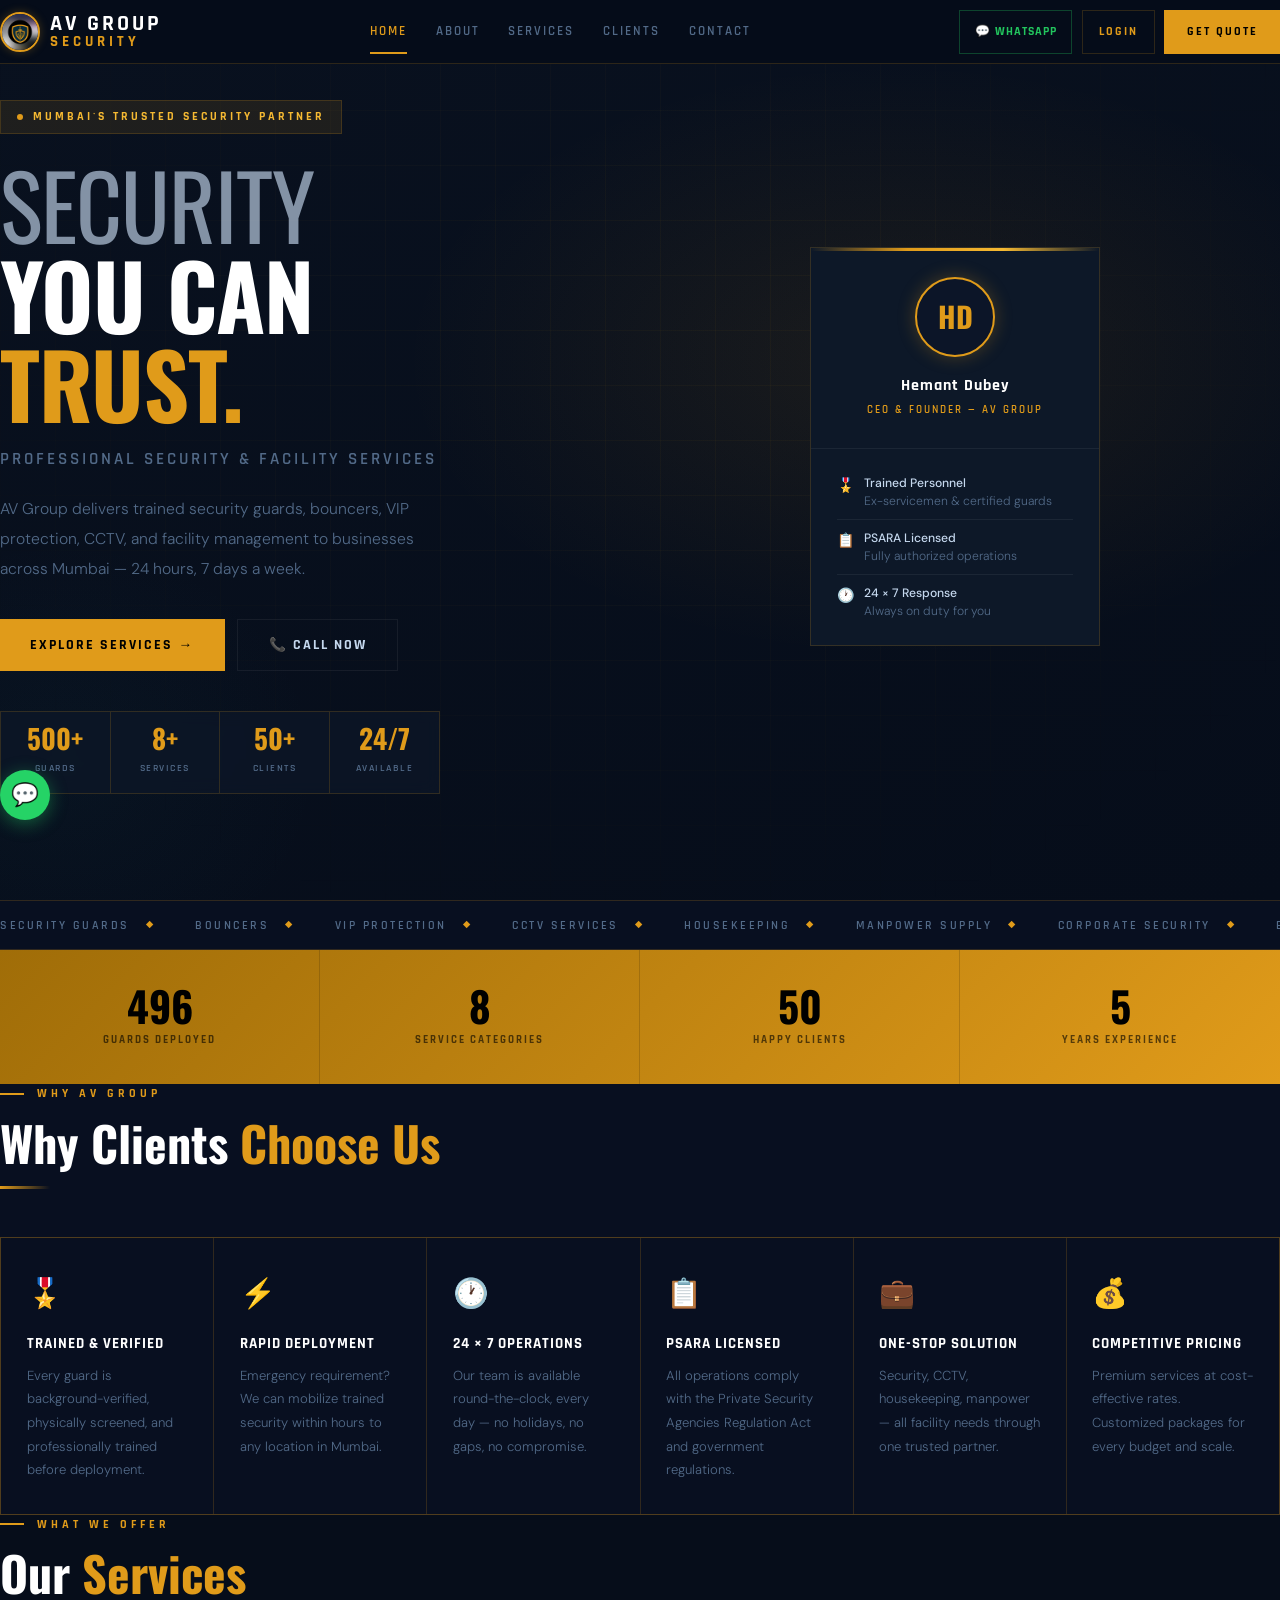
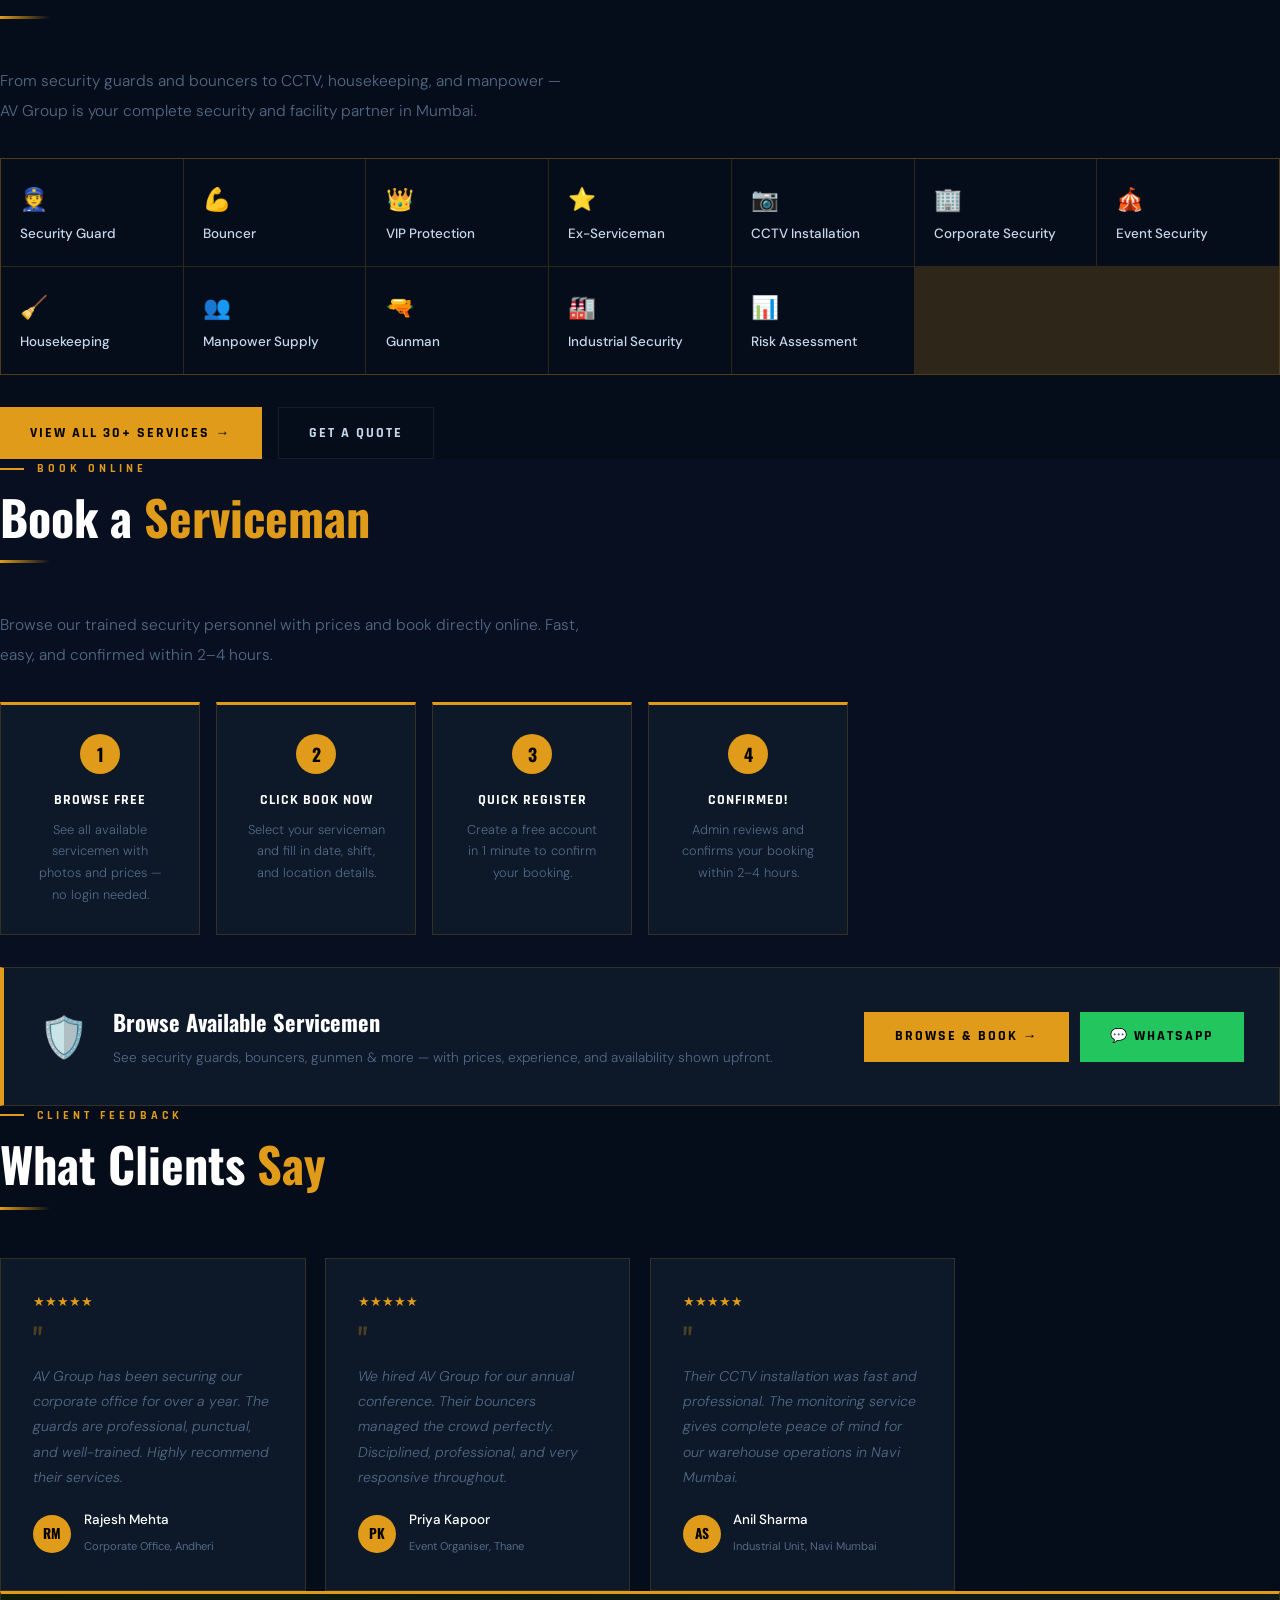
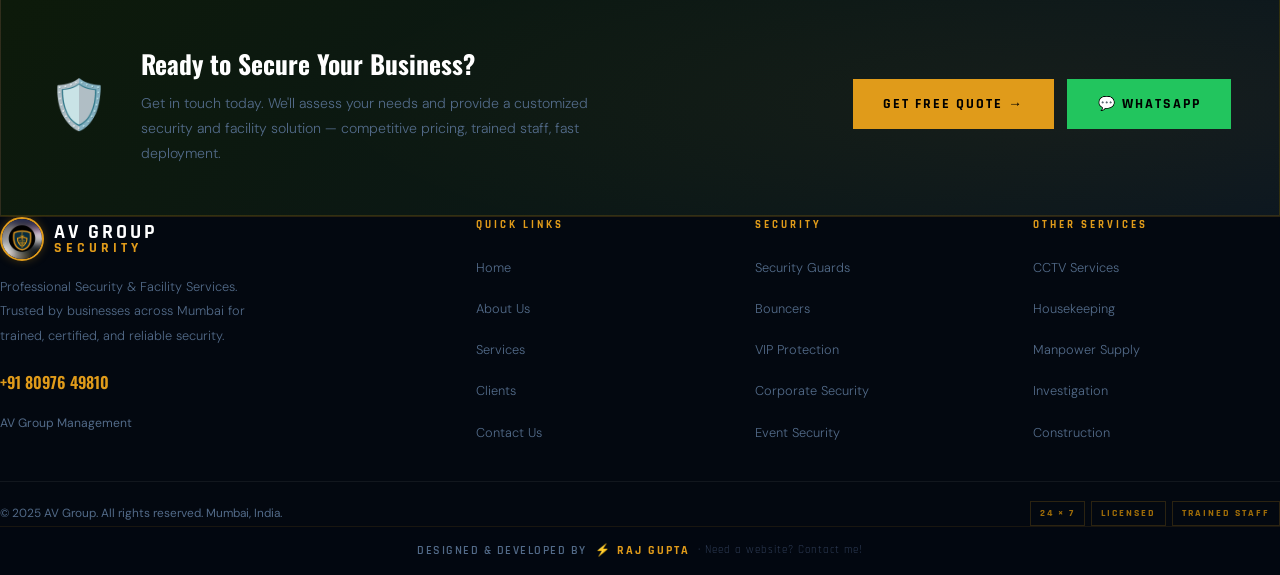
==== commit 42639768: "Add files via upload" ====
--- a/index.html
+++ b/index.html
@@ -522,7 +522,7 @@
 
 <!-- FOOTER -->
 <footer>
-  <div class="footer-top">
+  <div class="footer-grid">
     <div class="f-brand">
       <div class="f-logo-wrap"><img src="Logo.jpeg" class="f-logo-img" alt="AV Group"/><div class="f-logo-text">AV GROUP<span>SECURITY</span></div></div>
       <p>Professional Security &amp; Facility Services. Trusted by businesses across Mumbai for trained, certified, and reliable security.</p>
--- a/style.css
+++ b/style.css
@@ -188,10 +188,11 @@
 .badge-out{background:rgba(230,57,70,.12);color:var(--red);border:1px solid rgba(230,57,70,.3)}
 
 /* ── FOOTER ── */
-footer{background:#030810;border-top:1px solid var(--border);padding:clamp(2rem,5vw,4rem) max(5vw,calc(var(--sal)+16px)) calc(1.5rem + var(--sab));padding-right:max(5vw,calc(var(--sar)+16px))}
-.footer-grid{display:grid;grid-template-columns:2fr 1fr 1fr 1fr;gap:clamp(1.5rem,3vw,3rem);margin-bottom:2.5rem}
-@media(max-width:900px){.footer-grid{grid-template-columns:1fr 1fr}}
-@media(max-width:480px){.footer-grid{grid-template-columns:1fr}}
+footer{background:#030810;border-top:1px solid var(--border);padding:clamp(2.5rem,5vw,3.5rem) max(4vw,calc(var(--sal)+16px)) calc(1.2rem + var(--sab));padding-right:max(4vw,calc(var(--sar)+16px))}
+.footer-grid{display:grid;grid-template-columns:1.8fr 1fr 1fr 1fr;gap:clamp(1.5rem,2.5vw,2.5rem);margin-bottom:2rem;align-items:start}
+@media(max-width:960px){.footer-grid{grid-template-columns:1fr 1fr;gap:2rem}}
+@media(max-width:520px){.footer-grid{grid-template-columns:1fr 1fr;gap:1.5rem}}
+@media(max-width:380px){.footer-grid{grid-template-columns:1fr}}
 .f-logo-wrap{display:flex;align-items:center;gap:.65rem;margin-bottom:.9rem}
 .f-logo-img{width:44px;height:44px;border-radius:50%;object-fit:cover;border:2px solid var(--gold);box-shadow:0 0 10px var(--gold-glow)}
 .f-logo-text{font-family:'Rajdhani',sans-serif;font-size:1.25rem;font-weight:700;letter-spacing:3px;text-transform:uppercase;color:var(--white);line-height:1}
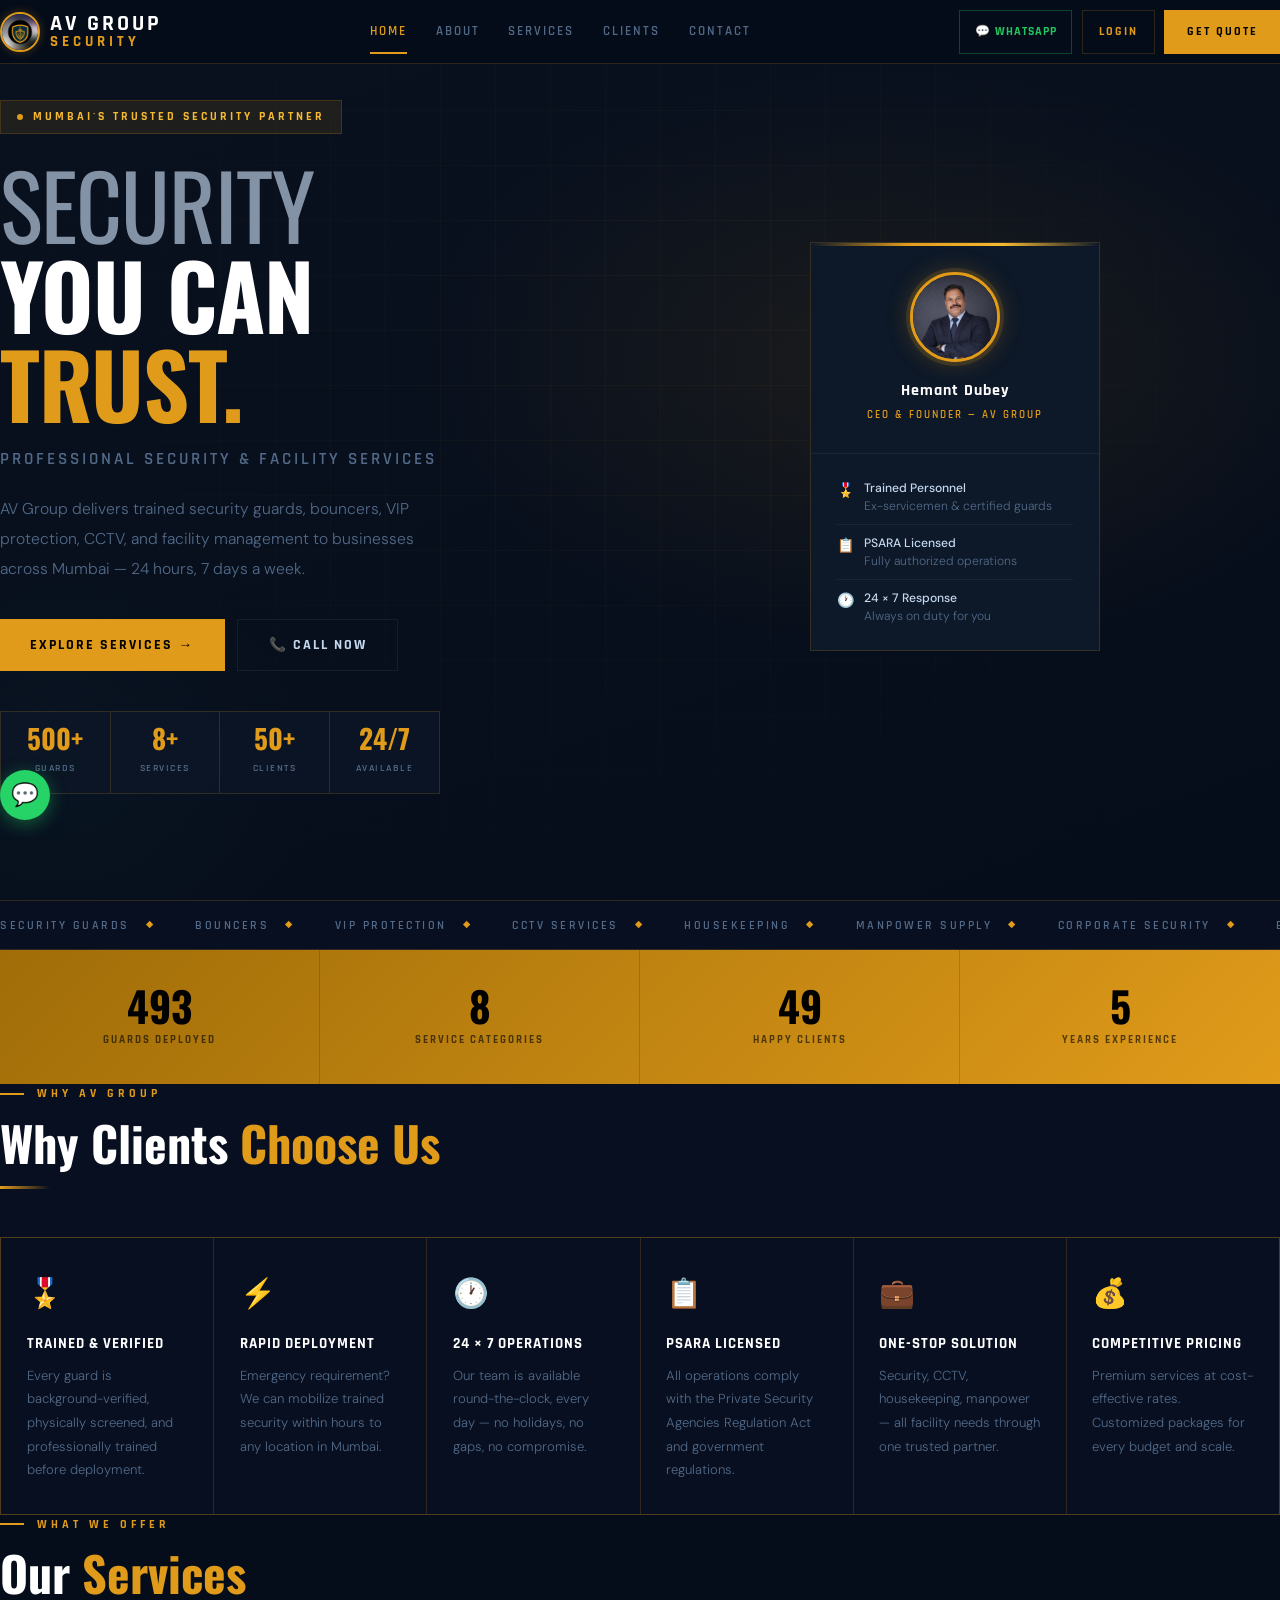
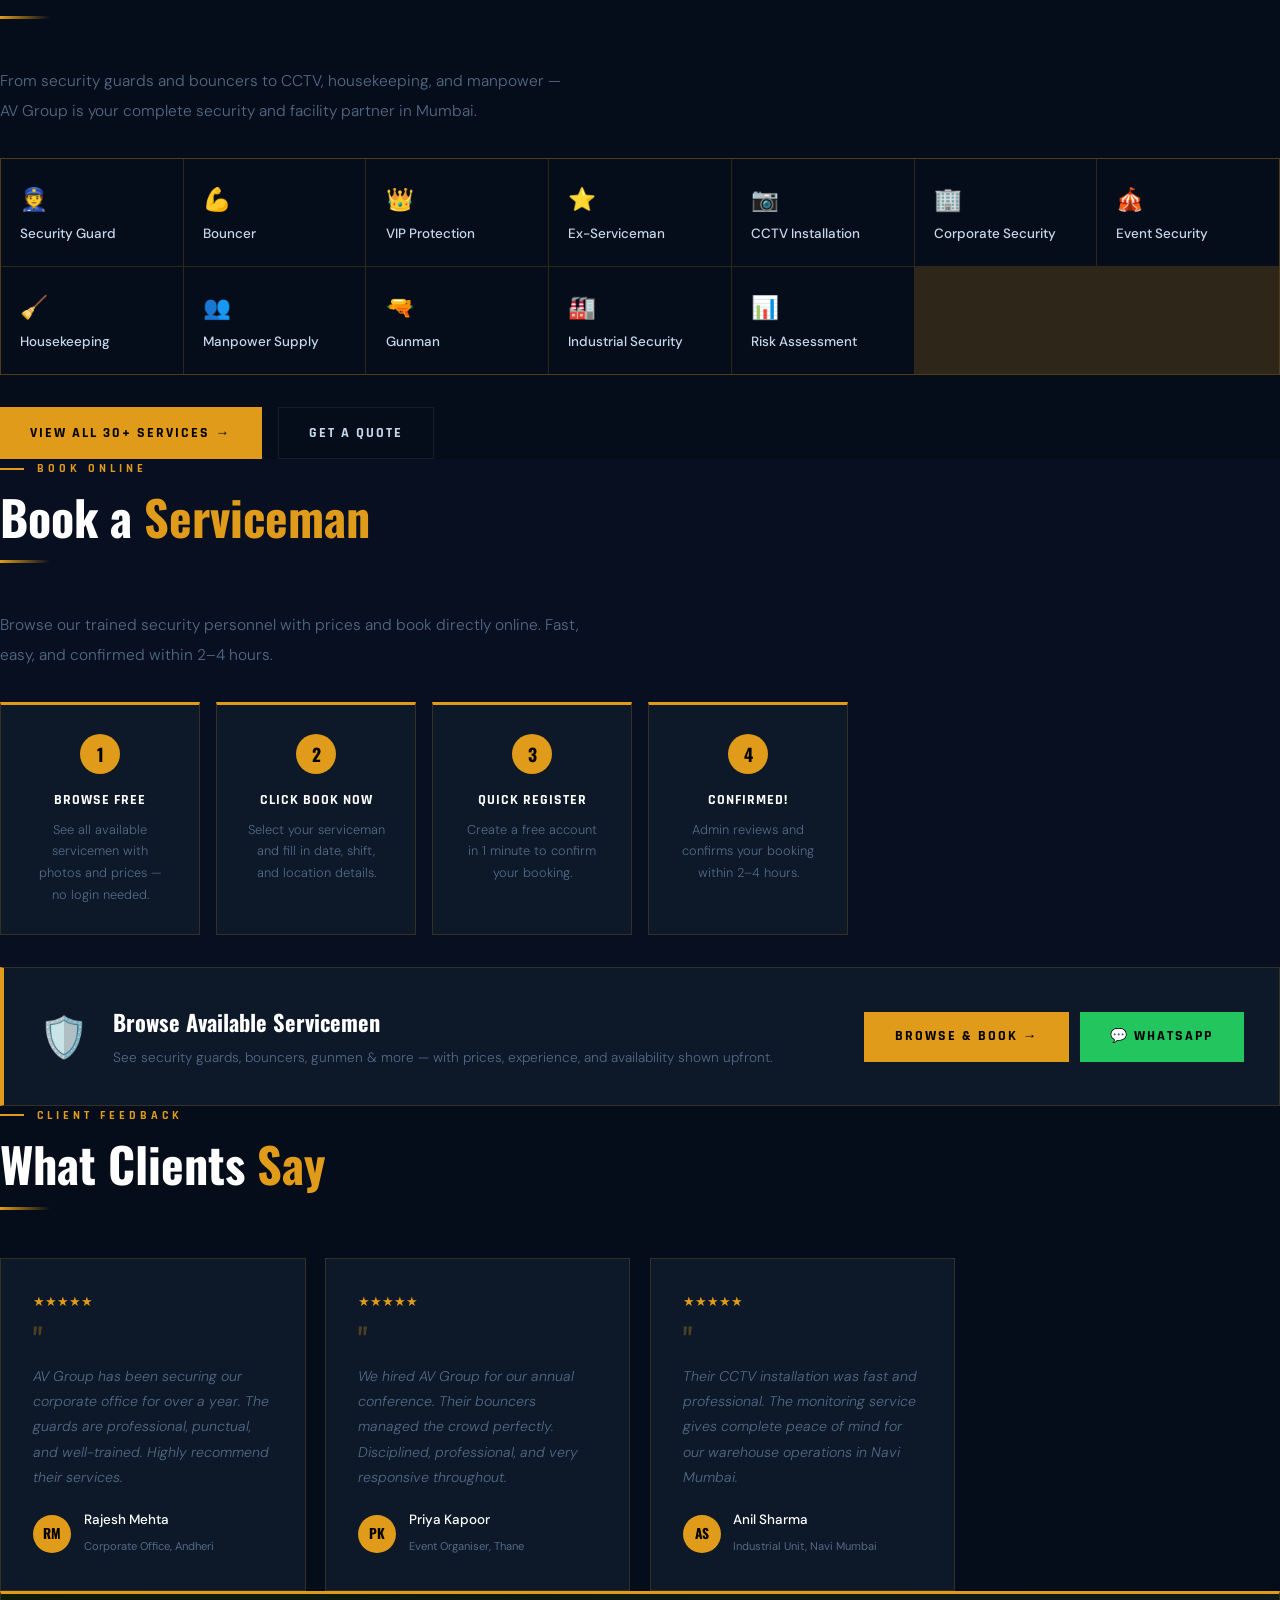
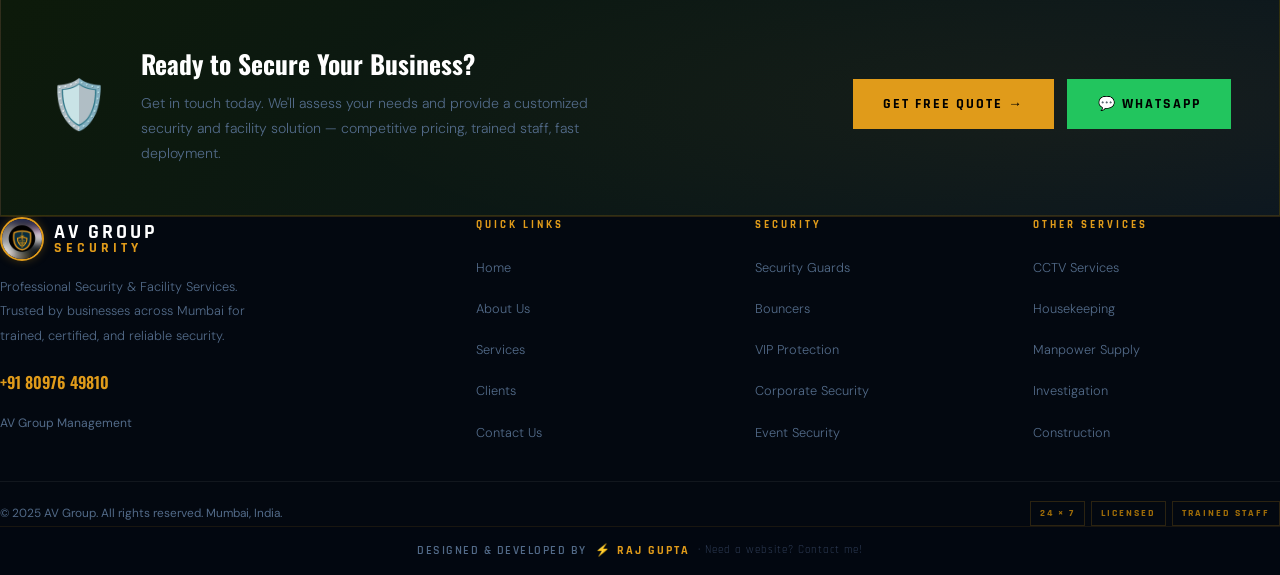
==== commit f027de06: "Add files via upload" ====
--- a/index.html
+++ b/index.html
@@ -117,14 +117,15 @@
 }
 .hc-top { padding: 1.8rem; text-align: center; border-bottom: 1px solid var(--border2); }
 .hc-ava {
-  width: 80px; height: 80px; border-radius: 50%;
-  border: 2px solid var(--gold); box-shadow: 0 0 18px var(--gold-glow);
+  width: 90px; height: 90px; border-radius: 50%;
+  border: 3px solid var(--gold);
+  box-shadow: 0 0 0 4px rgba(224,155,26,.15), 0 0 24px var(--gold-glow);
   margin: 0 auto 1rem;
   display: flex; align-items: center; justify-content: center;
   font-family: 'Oswald', sans-serif; font-size: 1.8rem; font-weight: 700;
   color: var(--gold); background: var(--navy3); overflow: hidden;
 }
-.hc-ava img { width: 100%; height: 100%; object-fit: cover; border-radius: 50%; }
+.hc-ava img { width: 100%; height: 100%; object-fit: cover; object-position: center top; border-radius: 50%; }
 .hc-name { font-family: 'Rajdhani', sans-serif; font-size: 1rem; font-weight: 700; letter-spacing: 1px; color: var(--white); margin-bottom: .15rem; }
 .hc-role { font-family: 'Rajdhani', sans-serif; font-size: .67rem; font-weight: 600; letter-spacing: 2px; text-transform: uppercase; color: var(--gold); }
 .hc-bot { padding: 1rem 1.6rem; }
@@ -350,7 +351,9 @@
     </div>
     <div class="hero-card fi fi-d2">
       <div class="hc-top">
-        <div class="hc-ava" aria-hidden="true">HD</div>
+        <div class="hc-ava">
+          <img src="hemant-dubey.png" alt="Hemant Dubey — CEO &amp; Founder, AV Group"/>
+        </div>
         <p class="hc-name">Hemant Dubey</p>
         <p class="hc-role">CEO &amp; Founder — AV Group</p>
       </div>
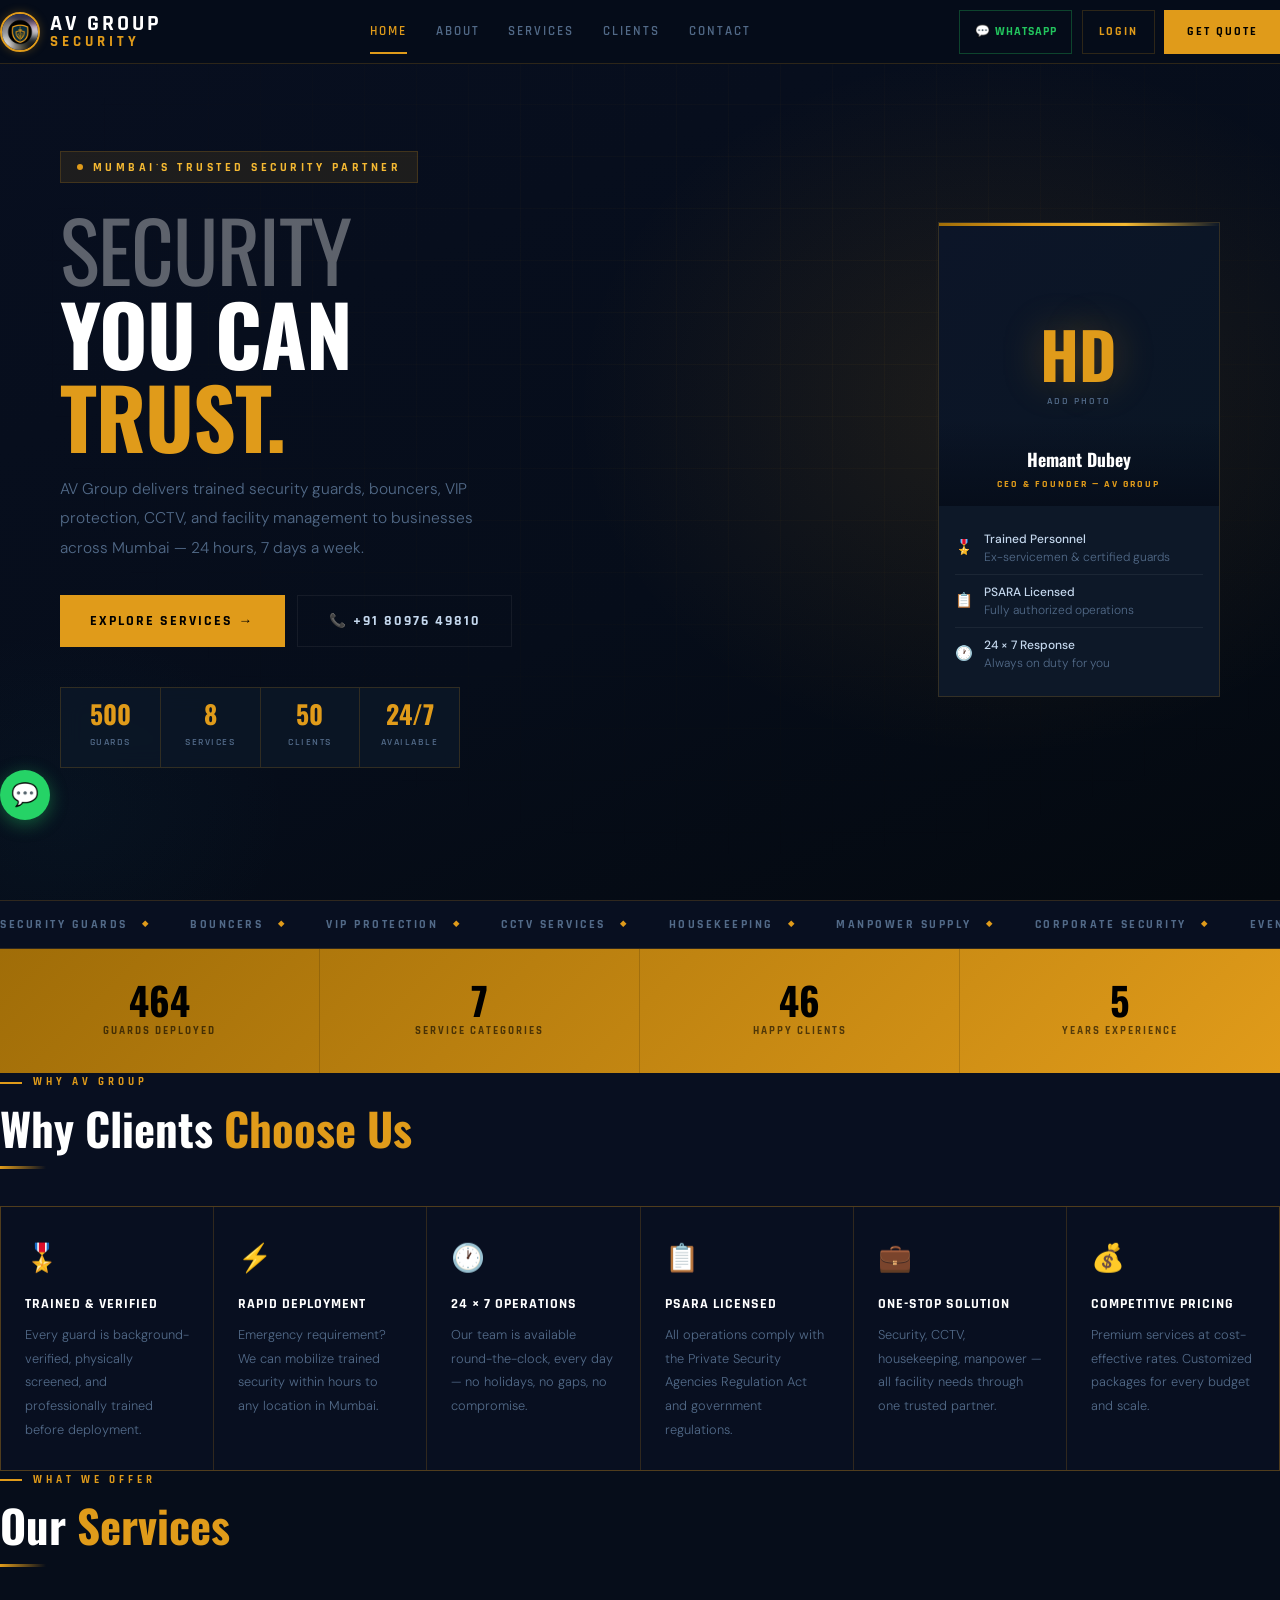
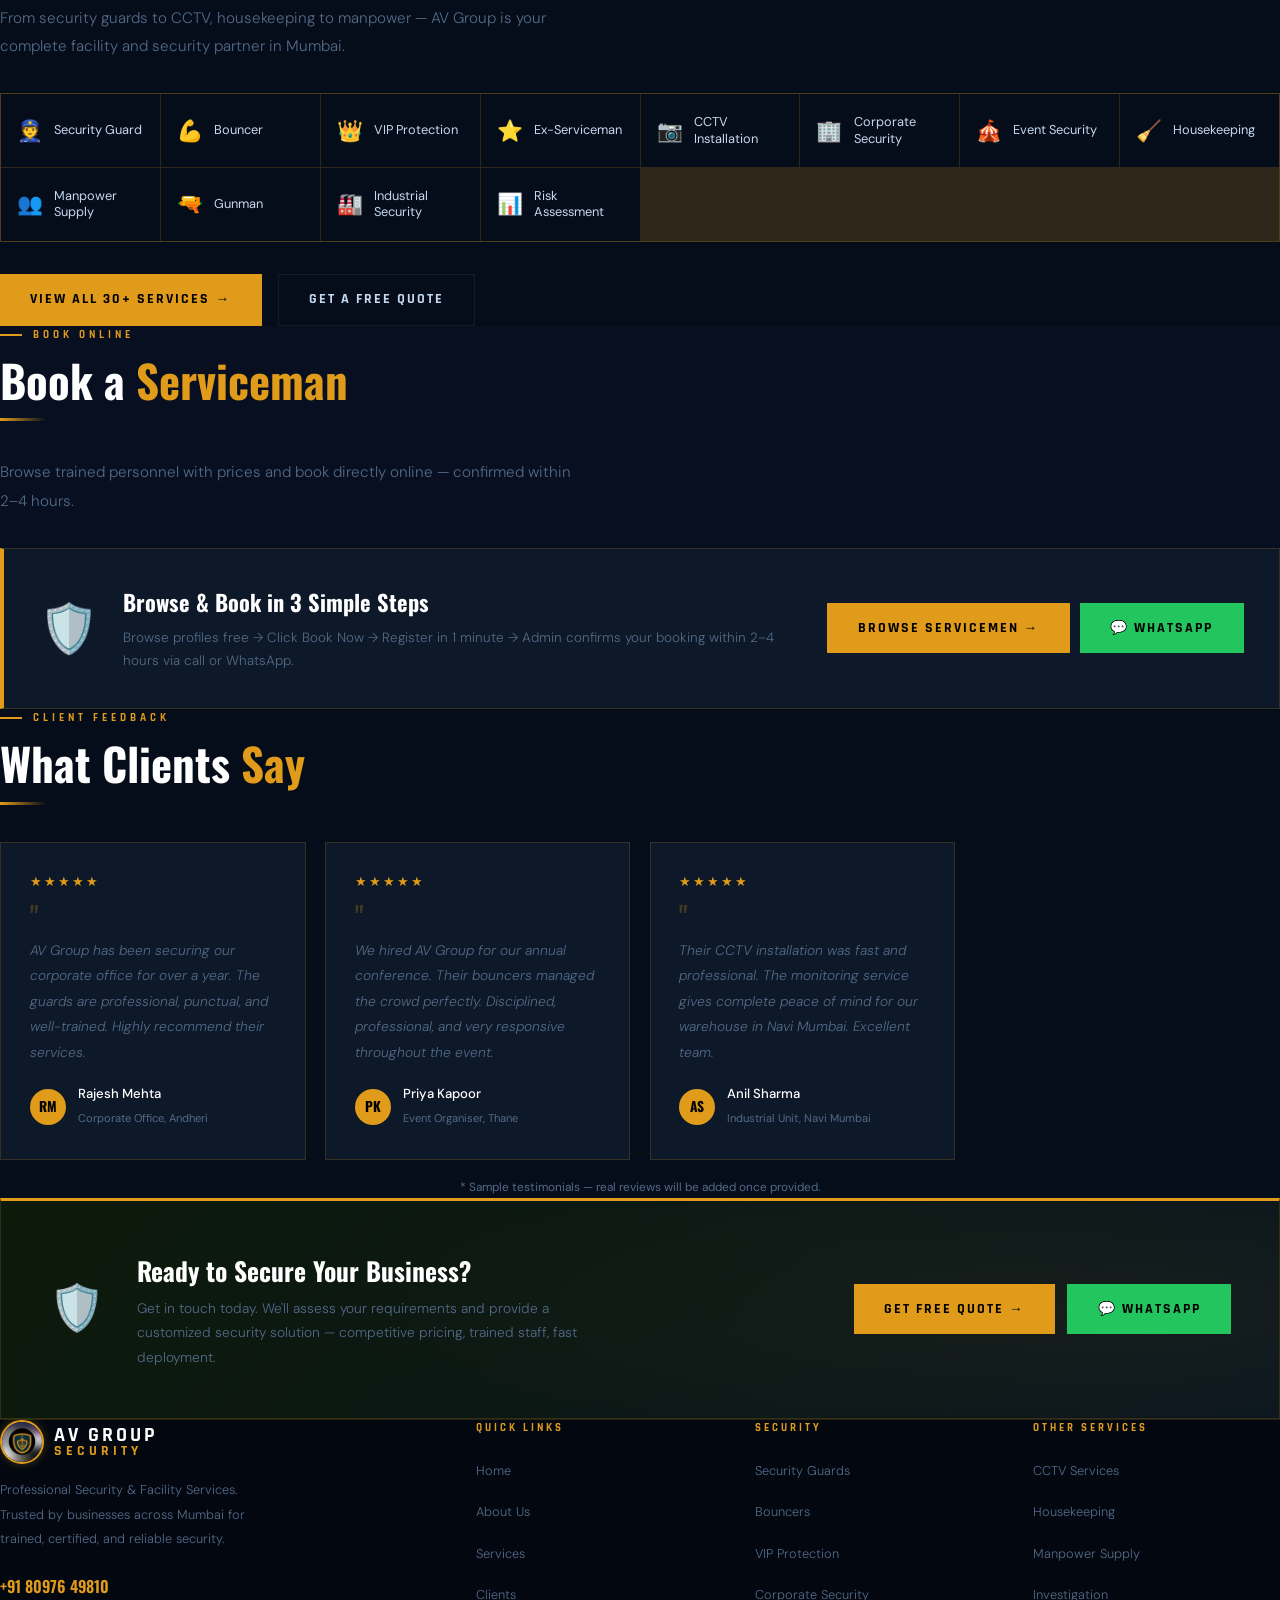
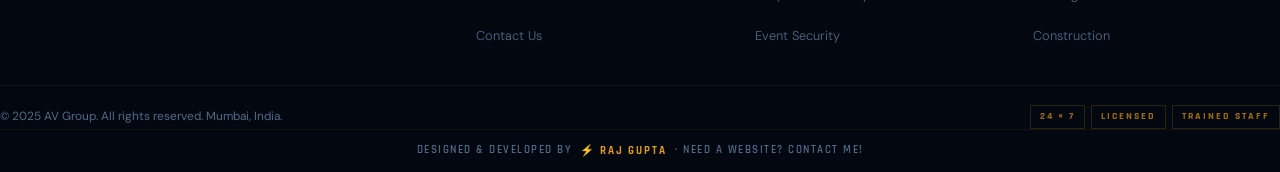
==== commit 4837eff9: "Add files via upload" ====
--- a/index.html
+++ b/index.html
@@ -9,295 +9,256 @@
 <meta name="theme-color" content="#060d1a"/>
 <meta name="format-detection" content="telephone=no,email=no,address=no"/>
 <title>AV Group – Professional Security & Facility Services | Mumbai</title>
-<meta name="description" content="AV Group – Mumbai's trusted security company. Security guards, bouncers, VIP protection, CCTV, housekeeping & manpower. 24/7 service. Call: +91 80976 49810"/>
+<meta name="description" content="AV Group – Mumbai's trusted security company. Security guards, bouncers, VIP protection, CCTV, housekeeping & manpower. 24/7. Call: +91 80976 49810"/>
 <link rel="preconnect" href="https://fonts.googleapis.com"/>
 <link rel="preconnect" href="https://fonts.gstatic.com" crossorigin/>
 <link href="https://fonts.googleapis.com/css2?family=Rajdhani:wght@500;600;700&family=DM+Sans:ital,wght@0,300;0,400;0,500;1,300&family=Oswald:wght@400;500;600;700&display=swap" rel="stylesheet"/>
 <link rel="stylesheet" href="style.css"/>
 <style>
 
-/* ═══════════════════════════
-   HERO
-═══════════════════════════ */
+/* ── HERO ── */
 #hero {
   min-height: 100svh;
   display: flex; align-items: center;
-  padding-top: calc(90px + var(--sat));
-  padding-bottom: clamp(4rem,8vw,6rem);
-  padding-left: max(5vw, calc(var(--sal)+16px));
-  padding-right: max(5vw, calc(var(--sar)+16px));
+  padding-top: calc(var(--nav-h) + var(--sat) + 2rem);
+  padding-bottom: clamp(3rem,6vw,5rem);
+  padding-left: max(5vw,calc(var(--sal)+16px));
+  padding-right: max(5vw,calc(var(--sar)+16px));
   position: relative; overflow: hidden;
-}
-.hero-bg {
-  position: absolute; inset: 0; z-index: 0;
+  background: linear-gradient(155deg,#080f20 0%,#060d1a 60%,#04090f 100%);
+}
+.hero-radial {
+  position:absolute;inset:0;
   background:
-    radial-gradient(ellipse 70% 60% at 70% 40%, rgba(224,155,26,.09) 0%, transparent 55%),
-    radial-gradient(ellipse 40% 50% at 5% 85%, rgba(26,117,133,.05) 0%, transparent 50%),
-    linear-gradient(160deg, #09111f 0%, #060d1a 100%);
+    radial-gradient(ellipse 55% 65% at 78% 45%, rgba(224,155,26,.11) 0%, transparent 60%),
+    radial-gradient(ellipse 35% 40% at 5% 90%, rgba(26,117,133,.05) 0%, transparent 50%);
 }
 .hero-grid {
-  position: absolute; inset: 0; z-index: 0;
+  position:absolute;inset:0;
   background-image:
-    linear-gradient(rgba(224,155,26,.04) 1px, transparent 1px),
-    linear-gradient(90deg, rgba(224,155,26,.04) 1px, transparent 1px);
-  background-size: 55px 55px;
-  -webkit-mask-image: radial-gradient(ellipse 80% 90% at 50% 40%, black 20%, transparent 75%);
-  mask-image: radial-gradient(ellipse 80% 90% at 50% 40%, black 20%, transparent 75%);
-}
+    linear-gradient(rgba(224,155,26,.035) 1px, transparent 1px),
+    linear-gradient(90deg, rgba(224,155,26,.035) 1px, transparent 1px);
+  background-size: 52px 52px;
+  -webkit-mask-image: radial-gradient(ellipse 85% 90% at 60% 35%, black 10%, transparent 70%);
+  mask-image: radial-gradient(ellipse 85% 90% at 60% 35%, black 10%, transparent 70%);
+}
+
 .hero-inner {
   position: relative; z-index: 2;
-  max-width: 1100px; width: 100%;
-  display: flex; align-items: center;
-  gap: clamp(2rem,5vw,5rem); flex-wrap: wrap;
-}
-.hero-text { flex: 1 1 340px; }
-
+  width: 100%; max-width: 1160px; margin: 0 auto;
+  display: grid;
+  grid-template-columns: 1fr auto;
+  gap: clamp(2rem,5vw,5rem);
+  align-items: center;
+}
+@media(max-width:820px) {
+  .hero-inner { grid-template-columns: 1fr; }
+  .hero-ceo-col { display: none; }
+}
+
+/* Left text */
 .hero-eyebrow {
   display: inline-flex; align-items: center; gap: .6rem;
   font-family: 'Rajdhani', sans-serif;
-  font-size: clamp(.65rem,1.8vw,.72rem); font-weight: 700;
-  letter-spacing: 3px; text-transform: uppercase;
+  font-size: .72rem; font-weight: 700;
+  letter-spacing: 3.5px; text-transform: uppercase;
   color: var(--gold-lt);
   background: var(--gold-dim); border: 1px solid var(--border);
-  padding: .38rem 1rem; margin-bottom: 1.6rem;
-}
-.hero-eyebrow .dot {
+  padding: .35rem 1rem; margin-bottom: 1.5rem;
+}
+.hero-eyebrow .live-dot {
   width: 6px; height: 6px; border-radius: 50%;
-  background: var(--gold); animation: pDot 2s infinite;
-}
-@keyframes pDot{0%,100%{box-shadow:0 0 5px var(--gold)}50%{box-shadow:0 0 14px var(--gold-lt)}}
+  background: var(--gold);
+  animation: ldot-pulse 2s ease-in-out infinite;
+}
+@keyframes ldot-pulse{0%,100%{box-shadow:0 0 0 0 var(--gold-glow)}50%{box-shadow:0 0 0 6px transparent}}
 
 .hero-h1 {
   font-family: 'Oswald', sans-serif;
-  font-size: clamp(2.8rem, 7vw, 5.8rem);
+  font-size: clamp(2.8rem,6.5vw,5.5rem);
   font-weight: 700; line-height: 1.0;
-  color: var(--white); margin-bottom: .2em;
-  letter-spacing: -1px;
-}
-.hero-h1 .thin   { font-weight: 400; color: var(--steel); opacity: .65; display: block; }
-.hero-h1 .accent { color: var(--gold); display: block; }
-
-.hero-sub {
-  font-family: 'Rajdhani', sans-serif;
-  font-size: clamp(.85rem,2vw,1.05rem); font-weight: 600;
-  letter-spacing: 3px; text-transform: uppercase;
-  color: var(--muted); margin-bottom: 1.3rem;
-}
+  letter-spacing: -1px; color: var(--white);
+  margin-bottom: 1.1rem;
+}
+.hero-h1 .line-dim  { color: rgba(255,255,255,.35); font-weight: 400; display: block; }
+.hero-h1 .line-main { color: var(--white); display: block; }
+.hero-h1 .line-gold { color: var(--gold); display: block; }
+
 .hero-desc {
-  font-size: clamp(.88rem,2vw,.98rem); font-weight: 300;
-  line-height: 1.9; color: var(--muted);
-  max-width: 440px; margin-bottom: 2.2rem;
-}
+  font-size: clamp(.88rem,1.8vw,.97rem);
+  font-weight: 300; line-height: 1.9;
+  color: var(--muted); max-width: 460px;
+  margin-bottom: 2rem;
+}
+
 .hero-btns { display: flex; gap: .8rem; flex-wrap: wrap; margin-bottom: 2.5rem; }
 
+/* Mini stats inside hero */
 .hero-stats {
-  display: flex; flex-wrap: wrap;
+  display: flex; gap: 0;
   border: 1px solid var(--border);
-  background: rgba(14,24,40,.7);
-  -webkit-backdrop-filter: blur(8px); backdrop-filter: blur(8px);
-  max-width: 440px;
-}
-.hs { flex: 1 1 90px; padding: .85rem 1rem; border-right: 1px solid var(--border); text-align: center; }
+  background: rgba(13,24,40,.75);
+  -webkit-backdrop-filter: blur(12px);
+  backdrop-filter: blur(12px);
+  max-width: 400px;
+}
+.hs { flex: 1; padding: .85rem .9rem; border-right: 1px solid var(--border); text-align: center; }
 .hs:last-child { border-right: none; }
-.hs-n { font-family: 'Oswald', sans-serif; font-size: clamp(1.3rem,3vw,1.7rem); font-weight: 700; color: var(--gold); display: block; line-height: 1; }
-.hs-l { font-family: 'Rajdhani', sans-serif; font-size: .62rem; font-weight: 600; letter-spacing: 1.5px; text-transform: uppercase; color: var(--muted); }
-
-/* CEO Card */
-.hero-card {
-  flex: 0 0 auto; width: clamp(230px,26vw,290px);
-  background: var(--card); border: 1px solid var(--border);
+.hs-n { font-family: 'Oswald', sans-serif; font-size: clamp(1.2rem,2.5vw,1.6rem); font-weight: 700; color: var(--gold); display: block; line-height: 1; }
+.hs-l { font-family: 'Rajdhani', sans-serif; font-size: .6rem; font-weight: 600; letter-spacing: 1.5px; text-transform: uppercase; color: var(--muted); }
+
+/* Right — CEO Card */
+.hero-ceo-col { flex-shrink: 0; }
+.ceo-card {
+  width: clamp(240px,22vw,310px);
+  background: var(--card);
+  border: 1px solid var(--border);
   position: relative; overflow: hidden;
-  animation: floatCard 7s ease-in-out infinite; will-change: transform;
-}
-@keyframes floatCard{0%,100%{transform:translateY(0)}50%{transform:translateY(-10px)}}
-@media(prefers-reduced-motion:reduce){.hero-card{animation:none}}
-.hero-card::before {
-  content: ''; position: absolute; top: 0; left: 0; right: 0; height: 3px;
-  background: linear-gradient(90deg, transparent, var(--gold), var(--gold-lt), transparent);
-}
-.hc-top { padding: 1.8rem; text-align: center; border-bottom: 1px solid var(--border2); }
-.hc-ava {
-  width: 90px; height: 90px; border-radius: 50%;
-  border: 3px solid var(--gold);
-  box-shadow: 0 0 0 4px rgba(224,155,26,.15), 0 0 24px var(--gold-glow);
-  margin: 0 auto 1rem;
-  display: flex; align-items: center; justify-content: center;
-  font-family: 'Oswald', sans-serif; font-size: 1.8rem; font-weight: 700;
-  color: var(--gold); background: var(--navy3); overflow: hidden;
-}
-.hc-ava img { width: 100%; height: 100%; object-fit: cover; object-position: center top; border-radius: 50%; }
-.hc-name { font-family: 'Rajdhani', sans-serif; font-size: 1rem; font-weight: 700; letter-spacing: 1px; color: var(--white); margin-bottom: .15rem; }
-.hc-role { font-family: 'Rajdhani', sans-serif; font-size: .67rem; font-weight: 600; letter-spacing: 2px; text-transform: uppercase; color: var(--gold); }
-.hc-bot { padding: 1rem 1.6rem; }
-.hc-row { display: flex; align-items: flex-start; gap: .6rem; padding: .55rem 0; border-bottom: 1px solid var(--border2); }
-.hc-row:last-child { border-bottom: none; }
-.hc-row .ri { font-size: .88rem; flex-shrink: 0; }
-.hc-row .rt { font-size: .76rem; color: var(--muted); font-weight: 300; line-height: 1.5; }
-.hc-row .rt strong { color: var(--steel); font-weight: 500; display: block; }
-@media(max-width:500px){ .hero-card { display: none; } }
-
-/* ═══════════════════════════
-   TICKER
-═══════════════════════════ */
+  animation: float 7s ease-in-out infinite;
+  will-change: transform;
+}
+@keyframes float{0%,100%{transform:translateY(0)}50%{transform:translateY(-10px)}}
+@media(prefers-reduced-motion:reduce){.ceo-card{animation:none}}
+.ceo-card-bar {
+  height: 3px;
+  background: linear-gradient(90deg,var(--gold-dark),var(--gold),var(--gold-lt),transparent);
+}
+/* Big photo */
+.ceo-photo-wrap {
+  position: relative;
+  width: 100%; padding-top: 100%; /* square */
+  background: linear-gradient(135deg,var(--navy3),#0a1624);
+  overflow: hidden;
+}
+.ceo-photo-wrap img {
+  position: absolute; inset: 0;
+  width: 100%; height: 100%;
+  object-fit: cover; object-position: top center;
+  display: block;
+}
+.ceo-photo-placeholder {
+  position: absolute; inset: 0;
+  display: flex; flex-direction: column;
+  align-items: center; justify-content: center; gap: .5rem;
+}
+.ceo-initials {
+  font-family: 'Oswald', sans-serif;
+  font-size: 4rem; font-weight: 700;
+  color: var(--gold); line-height: 1;
+  text-shadow: 0 0 40px var(--gold-glow);
+}
+/* Gold badge overlay at bottom of photo */
+.ceo-photo-badge {
+  position: absolute; bottom: 0; left: 0; right: 0;
+  background: linear-gradient(to top, rgba(6,13,26,.95) 0%, transparent 100%);
+  padding: 1.5rem 1rem .8rem;
+  text-align: center;
+}
+.ceo-name { font-family: 'Oswald', sans-serif; font-size: 1.1rem; font-weight: 700; color: var(--white); display: block; }
+.ceo-role { font-family: 'Rajdhani', sans-serif; font-size: .65rem; font-weight: 700; letter-spacing: 2px; text-transform: uppercase; color: var(--gold); display: block; margin-top: .1rem; }
+
+/* Card bottom rows */
+.ceo-card-body { padding: 1rem; }
+.ceo-row { display: flex; align-items: center; gap: .7rem; padding: .5rem 0; border-bottom: 1px solid var(--border2); }
+.ceo-row:last-child { border-bottom: none; }
+.ceo-row-icon { font-size: .9rem; flex-shrink: 0; }
+.ceo-row-txt { font-size: .75rem; color: var(--muted); line-height: 1.5; font-weight: 300; }
+.ceo-row-txt strong { color: var(--steel); font-weight: 500; display: block; }
+
+/* ── GOLD STATS STRIP ── */
+.stats-strip {
+  background: linear-gradient(135deg,var(--gold-dark),var(--gold));
+  display: grid; grid-template-columns: repeat(4,1fr);
+}
+@media(max-width:580px){.stats-strip{grid-template-columns:repeat(2,1fr)}}
+.ss { padding: clamp(1.4rem,3vw,2rem) 1.4rem; text-align: center; border-right: 1px solid rgba(0,0,0,.15); }
+.ss:last-child { border-right: none; }
+@media(max-width:580px){ .ss:nth-child(2){border-right:none} .ss:nth-child(3){border-top:1px solid rgba(0,0,0,.15)} }
+.ss-n { font-family: 'Oswald', sans-serif; font-size: clamp(1.8rem,4vw,2.4rem); font-weight: 700; color: #000; display: block; line-height: 1; }
+.ss-l { font-family: 'Rajdhani', sans-serif; font-size: .68rem; font-weight: 700; letter-spacing: 2px; text-transform: uppercase; color: rgba(0,0,0,.6); margin-top: .25rem; display: block; }
+
+/* ── TICKER ── */
 .ticker-wrap { overflow: hidden; border-top: 1px solid var(--border); border-bottom: 1px solid var(--border); padding: .85rem 0; background: var(--navy2); }
-.ticker-track { display: flex; gap: 2.5rem; animation: ticker 30s linear infinite; width: max-content; }
+.ticker-track { display: flex; gap: 2.5rem; animation: ticker 28s linear infinite; width: max-content; }
 @keyframes ticker{from{transform:translateX(0)}to{transform:translateX(-50%)}}
 @media(prefers-reduced-motion:reduce){.ticker-track{animation:none}}
-.tick-item { font-family: 'Rajdhani', sans-serif; font-size: .78rem; font-weight: 600; letter-spacing: 2.5px; text-transform: uppercase; color: var(--muted); white-space: nowrap; display: flex; align-items: center; gap: 1rem; }
-.tick-sep { color: var(--gold); font-size: .55rem; }
-
-/* ═══════════════════════════
-   SECTION BASE
-   All sections use padding
-═══════════════════════════ */
-.home-sec {
-  padding: clamp(70px,10vw,110px) max(5vw,calc(var(--sal)+16px));
-  padding-right: max(5vw,calc(var(--sar)+16px));
-}
-.home-sec-alt { background: var(--navy2); }
-
-.sec-label {
-  font-family: 'Rajdhani', sans-serif; font-size: .72rem; font-weight: 700;
-  letter-spacing: 4px; text-transform: uppercase; color: var(--gold);
-  display: flex; align-items: center; gap: .8rem; margin-bottom: .9rem;
-}
-.sec-label::before { content: ''; display: block; width: 24px; height: 2px; background: var(--gold); }
-.sec-h2 {
-  font-family: 'Oswald', sans-serif;
-  font-size: clamp(1.8rem,4.5vw,3rem); font-weight: 700;
-  color: var(--white); line-height: 1.05; margin-bottom: 1rem;
-}
-.sec-h2 .acc { color: var(--gold); }
-.sec-p { font-size: clamp(.88rem,2vw,.97rem); font-weight: 300; color: var(--muted); max-width: 580px; line-height: 1.9; margin-bottom: 0; }
-.u-bar { width: 50px; height: 3px; margin: 1.1rem 0 clamp(2rem,4vw,3rem); background: linear-gradient(90deg,var(--gold),transparent); }
-
-/* ═══════════════════════════
-   STATS STRIP
-═══════════════════════════ */
-.stats-strip {
-  background: linear-gradient(135deg, var(--gold-dark), var(--gold));
-  display: grid; grid-template-columns: repeat(4,1fr);
-}
-@media(max-width:600px){ .stats-strip { grid-template-columns: repeat(2,1fr); } }
-.ss-item { padding: clamp(1.5rem,3vw,2.2rem) 1.5rem; text-align: center; border-right: 1px solid rgba(0,0,0,.15); }
-.ss-item:last-child { border-right: none; }
-@media(max-width:600px){ .ss-item:nth-child(2){border-right:none} .ss-item:nth-child(3){border-top:1px solid rgba(0,0,0,.15)} }
-.ss-num { font-family: 'Oswald', sans-serif; font-size: clamp(2rem,4vw,2.6rem); font-weight: 700; color: #000; display: block; line-height: 1; }
-.ss-lbl { font-family: 'Rajdhani', sans-serif; font-size: .7rem; font-weight: 700; letter-spacing: 2px; text-transform: uppercase; color: rgba(0,0,0,.6); margin-top: .25rem; display: block; }
-
-/* ═══════════════════════════
-   WHY US CARDS
-═══════════════════════════ */
-.why-grid {
-  display: grid;
-  grid-template-columns: repeat(auto-fill, minmax(min(200px,100%), 1fr));
-  gap: 1px; background: var(--border);
-  border: 1px solid var(--border);
-}
-.why-card {
-  background: var(--navy2); padding: 2rem 1.6rem;
-  position: relative; overflow: hidden; transition: background .3s;
-}
+.tick { font-family: 'Rajdhani', sans-serif; font-size: .75rem; font-weight: 700; letter-spacing: 2.5px; text-transform: uppercase; color: var(--muted); white-space: nowrap; display: flex; align-items: center; gap: .9rem; }
+.tick-sep { color: var(--gold); font-size: .5rem; }
+
+/* ── WHY US ── */
+.why-grid { display: grid; grid-template-columns: repeat(auto-fill,minmax(min(190px,100%),1fr)); gap: 1px; background: var(--border); border: 1px solid var(--border); }
+.why-card { background: var(--navy2); padding: 1.8rem 1.5rem; position: relative; overflow: hidden; transition: background .3s; }
 .why-card::after { content: ''; position: absolute; bottom: 0; left: 0; right: 0; height: 2px; background: var(--gold); transform: scaleX(0); transform-origin: left; transition: transform .4s; }
 @media(hover:hover){ .why-card:hover{background:var(--card)} .why-card:hover::after{transform:scaleX(1)} }
-.why-icon { font-size: 1.8rem; margin-bottom: .9rem; display: block; }
-.why-card h4 { font-family: 'Rajdhani', sans-serif; font-size: .92rem; font-weight: 700; letter-spacing: 1px; text-transform: uppercase; color: var(--white); margin-bottom: .5rem; }
-.why-card p { font-size: .82rem; font-weight: 300; color: var(--muted); line-height: 1.8; }
-
-/* ═══════════════════════════
-   SERVICES PREVIEW
-═══════════════════════════ */
-.srv-preview {
-  display: grid;
-  grid-template-columns: repeat(auto-fill, minmax(min(160px,100%), 1fr));
-  gap: 1px; background: var(--border); border: 1px solid var(--border);
-}
-.srv-tile {
-  background: var(--navy); padding: 1.4rem 1.2rem;
-  display: flex; flex-direction: column; gap: .4rem;
-  position: relative; transition: background .25s;
-  cursor: default;
-}
+.why-icon { font-size: 1.7rem; margin-bottom: .8rem; display: block; }
+.why-card h4 { font-family: 'Rajdhani', sans-serif; font-size: .88rem; font-weight: 700; letter-spacing: 1px; text-transform: uppercase; color: var(--white); margin-bottom: .4rem; }
+.why-card p { font-size: .8rem; font-weight: 300; color: var(--muted); line-height: 1.85; }
+
+/* ── SERVICES PREVIEW ── */
+.srv-grid { display: grid; grid-template-columns: repeat(auto-fill,minmax(min(155px,100%),1fr)); gap: 1px; background: var(--border); border: 1px solid var(--border); }
+.srv-tile { background: var(--navy); padding: 1.2rem 1rem; display: flex; align-items: center; gap: .7rem; position: relative; transition: background .25s; }
 .srv-tile::after { content: ''; position: absolute; bottom: 0; left: 0; width: 0; height: 2px; background: var(--gold); transition: width .3s; }
 @media(hover:hover){ .srv-tile:hover{background:var(--card)} .srv-tile:hover::after{width:100%} }
-.srv-tile .si { font-size: 1.4rem; }
-.srv-tile .sn { font-size: .84rem; font-weight: 500; color: var(--steel); line-height: 1.4; }
-
-/* ═══════════════════════════
-   TESTIMONIALS
-═══════════════════════════ */
-.test-grid { display: grid; grid-template-columns: repeat(auto-fill, minmax(min(280px,100%), 1fr)); gap: 1.2rem; }
-.test-card { background: var(--card); border: 1px solid var(--border); padding: clamp(1.4rem,3vw,2rem); transition: border-color .3s, transform .3s; }
+.srv-tile .si { font-size: 1.3rem; flex-shrink: 0; }
+.srv-tile .sn { font-size: .8rem; font-weight: 400; color: var(--steel); line-height: 1.3; }
+
+/* ── TESTIMONIALS ── */
+.test-grid { display: grid; grid-template-columns: repeat(auto-fill,minmax(min(280px,100%),1fr)); gap: 1.2rem; }
+.test-card { background: var(--card); border: 1px solid var(--border); padding: clamp(1.3rem,3vw,1.8rem); transition: border-color .3s, transform .3s; }
 @media(hover:hover){ .test-card:hover{border-color:var(--gold);transform:translateY(-4px)} }
-.test-stars { color: var(--gold); font-size: .8rem; margin-bottom: .6rem; }
-.test-q { font-size: 2.2rem; line-height: 1; color: var(--gold); font-family: 'Oswald', sans-serif; opacity: .3; margin-bottom: .4rem; }
-.test-text { font-size: clamp(.82rem,2vw,.88rem); font-weight: 300; color: var(--muted); line-height: 1.8; margin-bottom: 1.2rem; font-style: italic; }
-.test-author { display: flex; align-items: center; gap: .8rem; }
-.test-av { width: 38px; height: 38px; border-radius: 50%; background: var(--gold); display: flex; align-items: center; justify-content: center; font-family: 'Oswald', sans-serif; font-size: .85rem; font-weight: 700; color: #000; flex-shrink: 0; }
-.test-nm strong { display: block; font-size: .84rem; font-weight: 500; color: var(--white); }
-.test-nm span { font-size: .7rem; color: var(--muted); }
-
-/* ═══════════════════════════
-   BOOK SECTION
-═══════════════════════════ */
-.book-steps {
-  display: grid;
-  grid-template-columns: repeat(auto-fill, minmax(min(200px,100%), 1fr));
-  gap: 1rem; margin-bottom: 2rem;
-}
-.book-step {
-  background: var(--card); border: 1px solid var(--border);
-  border-top: 3px solid var(--gold);
-  padding: 1.8rem; text-align: center;
-}
-.book-step .bs-num {
-  width: 40px; height: 40px; border-radius: 50%;
-  background: var(--gold); color: #000;
-  font-family: 'Oswald', sans-serif; font-size: 1.1rem; font-weight: 700;
-  display: flex; align-items: center; justify-content: center;
-  margin: 0 auto .9rem;
-}
-.book-step h4 { font-family: 'Rajdhani', sans-serif; font-size: .9rem; font-weight: 700; letter-spacing: 1px; text-transform: uppercase; color: var(--white); margin-bottom: .4rem; }
-.book-step p  { font-size: .8rem; font-weight: 300; color: var(--muted); line-height: 1.7; }
-
-.book-cta {
-  background: var(--card); border: 1px solid var(--border);
-  border-left: 4px solid var(--gold);
-  padding: clamp(1.5rem,3vw,2.2rem);
-  display: flex; align-items: center;
-  gap: 1.5rem; flex-wrap: wrap;
-}
-.book-cta-icon { font-size: 2.5rem; flex-shrink: 0; }
-.book-cta-body { flex: 1; min-width: 200px; }
-.book-cta-body h3 { font-family: 'Oswald', sans-serif; font-size: clamp(1.1rem,2.5vw,1.4rem); font-weight: 700; color: var(--white); margin-bottom: .3rem; }
-.book-cta-body p  { font-size: .85rem; font-weight: 300; color: var(--muted); line-height: 1.7; }
-.book-cta-btns { display: flex; gap: .7rem; flex-wrap: wrap; flex-shrink: 0; }
-
-/* ═══════════════════════════
-   CTA BANNER
-═══════════════════════════ */
+.test-stars { color: var(--gold); font-size: .82rem; letter-spacing: 2px; margin-bottom: .5rem; }
+.test-q { font-size: 2rem; line-height: 1; color: var(--gold); font-family: 'Oswald', sans-serif; opacity: .25; margin-bottom: .3rem; }
+.test-text { font-size: clamp(.8rem,2vw,.86rem); font-weight: 300; color: var(--muted); line-height: 1.85; margin-bottom: 1.1rem; font-style: italic; }
+.test-author { display: flex; align-items: center; gap: .75rem; }
+.test-av { width: 36px; height: 36px; border-radius: 50%; background: var(--gold); display: flex; align-items: center; justify-content: center; font-family: 'Oswald', sans-serif; font-size: .85rem; font-weight: 700; color: #000; flex-shrink: 0; }
+.test-nm strong { display: block; font-size: .82rem; font-weight: 500; color: var(--white); }
+.test-nm span   { font-size: .7rem; color: var(--muted); }
+
+/* ── BOOK STRIP ── */
+.book-strip {
+  background: var(--card);
+  border: 1px solid var(--border); border-left: 4px solid var(--gold);
+  padding: clamp(1.5rem,3.5vw,2.2rem);
+  display: flex; align-items: center; gap: 1.5rem; flex-wrap: wrap;
+}
+.book-strip-icon { font-size: clamp(2rem,4vw,3rem); flex-shrink: 0; }
+.book-strip-body { flex: 1; min-width: 200px; }
+.book-strip-body h3 { font-family: 'Oswald', sans-serif; font-size: clamp(1.1rem,2.5vw,1.4rem); font-weight: 700; color: var(--white); margin-bottom: .3rem; }
+.book-strip-body p  { font-size: .84rem; font-weight: 300; color: var(--muted); line-height: 1.75; }
+.book-strip-btns { display: flex; gap: .65rem; flex-wrap: wrap; flex-shrink: 0; }
+
+/* ── CTA BANNER ── */
 .cta-banner {
   background: linear-gradient(135deg,#0d1a0a,#091520);
   border: 1px solid var(--border); border-top: 3px solid var(--gold);
   padding: clamp(1.8rem,4vw,3rem);
-  display: flex; align-items: center;
-  gap: 2rem; flex-wrap: wrap;
+  display: flex; align-items: center; gap: 2rem; flex-wrap: wrap;
   position: relative; overflow: hidden;
 }
-.cta-banner::before { content: ''; position: absolute; inset: 0; background: radial-gradient(ellipse 60% 80% at 85% 50%, rgba(224,155,26,.06), transparent); }
-.cta-banner-icon { font-size: clamp(2.2rem,4vw,3rem); flex-shrink: 0; position: relative; }
-.cta-banner-body { flex: 1; position: relative; min-width: 200px; }
-.cta-banner-body h3 { font-family: 'Oswald', sans-serif; font-size: clamp(1.2rem,3vw,1.6rem); font-weight: 700; color: var(--white); margin-bottom: .4rem; }
-.cta-banner-body p  { font-size: .88rem; font-weight: 300; color: var(--muted); line-height: 1.8; max-width: 480px; }
-.cta-banner-btns { display: flex; gap: .8rem; flex-wrap: wrap; flex-shrink: 0; position: relative; }
+.cta-banner::before { content:''; position:absolute; inset:0; background:radial-gradient(ellipse 60% 80% at 85% 50%,rgba(224,155,26,.06),transparent); }
+.cta-icon { font-size: clamp(2rem,4vw,2.8rem); flex-shrink: 0; position: relative; }
+.cta-body { flex: 1; min-width: 200px; position: relative; }
+.cta-body h3 { font-family: 'Oswald', sans-serif; font-size: clamp(1.2rem,3vw,1.6rem); font-weight: 700; color: var(--white); margin-bottom: .3rem; }
+.cta-body p  { font-size: .86rem; font-weight: 300; color: var(--muted); line-height: 1.8; max-width: 480px; }
+.cta-btns { display: flex; gap: .75rem; flex-wrap: wrap; flex-shrink: 0; position: relative; }
+
+/* Section wrapper */
+.home-sec { padding: clamp(60px,9vw,100px) max(5vw,calc(var(--sal)+16px)); padding-right: max(5vw,calc(var(--sar)+16px)); }
+.home-sec-alt { background: var(--navy2); }
+.sec-lbl { font-family: 'Rajdhani', sans-serif; font-size: .7rem; font-weight: 700; letter-spacing: 4px; text-transform: uppercase; color: var(--gold); display: flex; align-items: center; gap: .7rem; margin-bottom: .8rem; }
+.sec-lbl::before { content:''; display:block; width:22px; height:2px; background:var(--gold); }
+.sec-h2 { font-family: 'Oswald', sans-serif; font-size: clamp(1.7rem,4.5vw,2.8rem); font-weight: 700; color: var(--white); line-height: 1.05; margin-bottom: .9rem; }
+.sec-h2 .acc { color: var(--gold); }
+.sec-p { font-size: clamp(.86rem,2vw,.95rem); font-weight: 300; color: var(--muted); max-width: 580px; line-height: 1.9; }
+.ubar { width: 46px; height: 3px; margin: .9rem 0 2.3rem; background: linear-gradient(90deg,var(--gold),transparent); }
 </style>
 </head>
 <body>
 
-<!-- ═══ NAV ═══ -->
+<!-- NAV -->
 <nav id="navbar">
   <a href="index.html" class="nav-logo" aria-label="AV Group Home">
-    <img src="Logo.jpeg" class="nav-logo-img" alt="AV Group Logo"/>
+    <img src="Logo.jpeg" class="nav-logo-img" alt="AV Group"/>
     <span class="nav-logo-text"><span class="logo-av">AV GROUP</span><span class="logo-grp">SECURITY</span></span>
   </a>
   <ul class="nav-links">
@@ -324,85 +285,113 @@
   <a href="contact.html" class="mob-cta" onclick="closeMob()">Get a Free Quote →</a>
 </div>
 
-<!-- ═══ HERO ═══ -->
+<!-- ══════════════════════════════
+     HERO
+══════════════════════════════ -->
 <section id="hero" aria-label="Hero">
-  <div class="hero-bg" aria-hidden="true"></div>
-  <div class="hero-grid" aria-hidden="true"></div>
+  <div class="hero-radial" aria-hidden="true"></div>
+  <div class="hero-grid"   aria-hidden="true"></div>
+
   <div class="hero-inner">
-    <div class="hero-text">
-      <div class="hero-eyebrow"><span class="dot" aria-hidden="true"></span>Mumbai's Trusted Security Partner</div>
-      <h1 class="hero-h1">
-        <span class="thin">SECURITY</span>
-        <span>YOU CAN</span>
-        <span class="accent">TRUST.</span>
+
+    <!-- Left Text -->
+    <div class="hero-text-col">
+      <div class="hero-eyebrow fi"><span class="live-dot" aria-hidden="true"></span>Mumbai's Trusted Security Partner</div>
+
+      <h1 class="hero-h1 fi fi-d1">
+        <span class="line-dim">SECURITY</span>
+        <span class="line-main">YOU CAN</span>
+        <span class="line-gold">TRUST.</span>
       </h1>
-      <p class="hero-sub">Professional Security &amp; Facility Services</p>
-      <p class="hero-desc">AV Group delivers trained security guards, bouncers, VIP protection, CCTV, and facility management to businesses across Mumbai — 24 hours, 7 days a week.</p>
-      <div class="hero-btns">
+
+      <p class="hero-desc fi fi-d2">
+        AV Group delivers trained security guards, bouncers, VIP protection, CCTV, and facility management to businesses across Mumbai — 24 hours, 7 days a week.
+      </p>
+
+      <div class="hero-btns fi fi-d3">
         <a href="services.html" class="btn-blue">Explore Services →</a>
-        <a href="tel:+918097649810" class="btn-ghost">📞 Call Now</a>
+        <a href="tel:+918097649810" class="btn-ghost">📞 +91 80976 49810</a>
       </div>
-      <div class="hero-stats">
-        <div class="hs"><span class="hs-n">500+</span><span class="hs-l">Guards</span></div>
-        <div class="hs"><span class="hs-n">8+</span><span class="hs-l">Services</span></div>
-        <div class="hs"><span class="hs-n">50+</span><span class="hs-l">Clients</span></div>
+
+      <div class="hero-stats fi fi-d3">
+        <div class="hs"><span class="hs-n" data-target="500">0</span><span class="hs-l">Guards</span></div>
+        <div class="hs"><span class="hs-n" data-target="8">0</span><span class="hs-l">Services</span></div>
+        <div class="hs"><span class="hs-n" data-target="50">0</span><span class="hs-l">Clients</span></div>
         <div class="hs"><span class="hs-n">24/7</span><span class="hs-l">Available</span></div>
       </div>
     </div>
-    <div class="hero-card fi fi-d2">
-      <div class="hc-top">
-        <div class="hc-ava">
-          <img src="hemant-dubey.png" alt="Hemant Dubey — CEO &amp; Founder, AV Group"/>
+
+    <!-- Right — CEO Card with BIG photo -->
+    <div class="hero-ceo-col fi fi-d2">
+      <div class="ceo-card">
+        <div class="ceo-card-bar"></div>
+
+        <!-- LARGE PHOTO AREA -->
+        <div class="ceo-photo-wrap">
+          <!-- If Hemant Dubey has a real photo, put the URL below -->
+          <!-- <img src="URL_TO_HEMANT_PHOTO" alt="Hemant Dubey — CEO AV Group"/> -->
+          <!-- Placeholder shown until real photo is added -->
+          <div class="ceo-photo-placeholder">
+            <span class="ceo-initials">HD</span>
+            <span style="font-family:'Rajdhani',sans-serif;font-size:.65rem;font-weight:600;letter-spacing:2px;text-transform:uppercase;color:var(--muted)">Add Photo</span>
+          </div>
+          <div class="ceo-photo-badge">
+            <span class="ceo-name">Hemant Dubey</span>
+            <span class="ceo-role">CEO &amp; Founder — AV Group</span>
+          </div>
         </div>
-        <p class="hc-name">Hemant Dubey</p>
-        <p class="hc-role">CEO &amp; Founder — AV Group</p>
+
+        <!-- Bottom info rows -->
+        <div class="ceo-card-body">
+          <div class="ceo-row"><span class="ceo-row-icon">🎖️</span><span class="ceo-row-txt"><strong>Trained Personnel</strong>Ex-servicemen &amp; certified guards</span></div>
+          <div class="ceo-row"><span class="ceo-row-icon">📋</span><span class="ceo-row-txt"><strong>PSARA Licensed</strong>Fully authorized operations</span></div>
+          <div class="ceo-row"><span class="ceo-row-icon">🕐</span><span class="ceo-row-txt"><strong>24 × 7 Response</strong>Always on duty for you</span></div>
+        </div>
       </div>
-      <div class="hc-bot">
-        <div class="hc-row"><span class="ri">🎖️</span><span class="rt"><strong>Trained Personnel</strong>Ex-servicemen &amp; certified guards</span></div>
-        <div class="hc-row"><span class="ri">📋</span><span class="rt"><strong>PSARA Licensed</strong>Fully authorized operations</span></div>
-        <div class="hc-row"><span class="ri">🕐</span><span class="rt"><strong>24 × 7 Response</strong>Always on duty for you</span></div>
-      </div>
-    </div>
+    </div>
+
   </div>
 </section>
 
-<!-- ═══ TICKER ═══ -->
-<div class="ticker-wrap" aria-hidden="true"><div class="ticker-track">
-  <span class="tick-item">Security Guards<span class="tick-sep">◆</span></span>
-  <span class="tick-item">Bouncers<span class="tick-sep">◆</span></span>
-  <span class="tick-item">VIP Protection<span class="tick-sep">◆</span></span>
-  <span class="tick-item">CCTV Services<span class="tick-sep">◆</span></span>
-  <span class="tick-item">Housekeeping<span class="tick-sep">◆</span></span>
-  <span class="tick-item">Manpower Supply<span class="tick-sep">◆</span></span>
-  <span class="tick-item">Corporate Security<span class="tick-sep">◆</span></span>
-  <span class="tick-item">Event Security<span class="tick-sep">◆</span></span>
-  <span class="tick-item">Ex-Servicemen<span class="tick-sep">◆</span></span>
-  <span class="tick-item">Risk Assessment<span class="tick-sep">◆</span></span>
-  <span class="tick-item">Security Guards<span class="tick-sep">◆</span></span>
-  <span class="tick-item">Bouncers<span class="tick-sep">◆</span></span>
-  <span class="tick-item">VIP Protection<span class="tick-sep">◆</span></span>
-  <span class="tick-item">CCTV Services<span class="tick-sep">◆</span></span>
-  <span class="tick-item">Housekeeping<span class="tick-sep">◆</span></span>
-  <span class="tick-item">Manpower Supply<span class="tick-sep">◆</span></span>
-  <span class="tick-item">Corporate Security<span class="tick-sep">◆</span></span>
-  <span class="tick-item">Event Security<span class="tick-sep">◆</span></span>
-  <span class="tick-item">Ex-Servicemen<span class="tick-sep">◆</span></span>
-  <span class="tick-item">Risk Assessment<span class="tick-sep">◆</span></span>
-</div></div>
-
-<!-- ═══ STATS ═══ -->
-<div class="stats-strip" id="stats-strip" role="region" aria-label="Stats">
-  <div class="ss-item fi"><span class="ss-num" data-target="500">0</span><span class="ss-lbl">Guards Deployed</span></div>
-  <div class="ss-item fi fi-d1"><span class="ss-num" data-target="8">0</span><span class="ss-lbl">Service Categories</span></div>
-  <div class="ss-item fi fi-d2"><span class="ss-num" data-target="50">0</span><span class="ss-lbl">Happy Clients</span></div>
-  <div class="ss-item fi fi-d3"><span class="ss-num" data-target="5">0</span><span class="ss-lbl">Years Experience</span></div>
+<!-- ══ TICKER ══ -->
+<div class="ticker-wrap" aria-hidden="true">
+  <div class="ticker-track">
+    <span class="tick">Security Guards<span class="tick-sep">◆</span></span>
+    <span class="tick">Bouncers<span class="tick-sep">◆</span></span>
+    <span class="tick">VIP Protection<span class="tick-sep">◆</span></span>
+    <span class="tick">CCTV Services<span class="tick-sep">◆</span></span>
+    <span class="tick">Housekeeping<span class="tick-sep">◆</span></span>
+    <span class="tick">Manpower Supply<span class="tick-sep">◆</span></span>
+    <span class="tick">Corporate Security<span class="tick-sep">◆</span></span>
+    <span class="tick">Event Security<span class="tick-sep">◆</span></span>
+    <span class="tick">Ex-Servicemen<span class="tick-sep">◆</span></span>
+    <span class="tick">Risk Assessment<span class="tick-sep">◆</span></span>
+    <span class="tick">Security Guards<span class="tick-sep">◆</span></span>
+    <span class="tick">Bouncers<span class="tick-sep">◆</span></span>
+    <span class="tick">VIP Protection<span class="tick-sep">◆</span></span>
+    <span class="tick">CCTV Services<span class="tick-sep">◆</span></span>
+    <span class="tick">Housekeeping<span class="tick-sep">◆</span></span>
+    <span class="tick">Manpower Supply<span class="tick-sep">◆</span></span>
+    <span class="tick">Corporate Security<span class="tick-sep">◆</span></span>
+    <span class="tick">Event Security<span class="tick-sep">◆</span></span>
+    <span class="tick">Ex-Servicemen<span class="tick-sep">◆</span></span>
+    <span class="tick">Risk Assessment<span class="tick-sep">◆</span></span>
+  </div>
 </div>
 
-<!-- ═══ WHY US ═══ -->
-<section class="home-sec home-sec-alt" aria-labelledby="why-title">
-  <div class="sec-label">Why AV Group</div>
-  <h2 class="sec-h2" id="why-title">Why Clients <span class="acc">Choose Us</span></h2>
-  <div class="u-bar"></div>
+<!-- ══ STATS STRIP ══ -->
+<div class="stats-strip" role="region" aria-label="Company stats">
+  <div class="ss fi"><span class="ss-n" data-target="500">0</span><span class="ss-l">Guards Deployed</span></div>
+  <div class="ss fi fi-d1"><span class="ss-n" data-target="8">0</span><span class="ss-l">Service Categories</span></div>
+  <div class="ss fi fi-d2"><span class="ss-n" data-target="50">0</span><span class="ss-l">Happy Clients</span></div>
+  <div class="ss fi fi-d3"><span class="ss-n" data-target="5">0</span><span class="ss-l">Years Experience</span></div>
+</div>
+
+<!-- ══ WHY CHOOSE US ══ -->
+<section class="home-sec home-sec-alt" aria-labelledby="why-h">
+  <div class="sec-lbl">Why AV Group</div>
+  <h2 class="sec-h2" id="why-h">Why Clients <span class="acc">Choose Us</span></h2>
+  <div class="ubar"></div>
   <div class="why-grid fi">
     <div class="why-card"><span class="why-icon">🎖️</span><h4>Trained &amp; Verified</h4><p>Every guard is background-verified, physically screened, and professionally trained before deployment.</p></div>
     <div class="why-card"><span class="why-icon">⚡</span><h4>Rapid Deployment</h4><p>Emergency requirement? We can mobilize trained security within hours to any location in Mumbai.</p></div>
@@ -413,13 +402,13 @@
   </div>
 </section>
 
-<!-- ═══ SERVICES ═══ -->
-<section class="home-sec" aria-labelledby="srv-title">
-  <div class="sec-label">What We Offer</div>
-  <h2 class="sec-h2" id="srv-title">Our <span class="acc">Services</span></h2>
-  <div class="u-bar"></div>
-  <p class="sec-p" style="margin-bottom:2rem">From security guards and bouncers to CCTV, housekeeping, and manpower — AV Group is your complete security and facility partner in Mumbai.</p>
-  <div class="srv-preview fi">
+<!-- ══ SERVICES PREVIEW ══ -->
+<section class="home-sec" aria-labelledby="srv-h">
+  <div class="sec-lbl">What We Offer</div>
+  <h2 class="sec-h2" id="srv-h">Our <span class="acc">Services</span></h2>
+  <div class="ubar"></div>
+  <p class="sec-p" style="margin-bottom:2rem">From security guards to CCTV, housekeeping to manpower — AV Group is your complete facility and security partner in Mumbai.</p>
+  <div class="srv-grid fi">
     <div class="srv-tile"><span class="si">👮</span><span class="sn">Security Guard</span></div>
     <div class="srv-tile"><span class="si">💪</span><span class="sn">Bouncer</span></div>
     <div class="srv-tile"><span class="si">👑</span><span class="sn">VIP Protection</span></div>
@@ -435,56 +424,34 @@
   </div>
   <div style="margin-top:2rem;display:flex;gap:1rem;flex-wrap:wrap">
     <a href="services.html" class="btn-blue fi">View All 30+ Services →</a>
-    <a href="contact.html" class="btn-ghost fi fi-d1">Get a Quote</a>
+    <a href="contact.html" class="btn-ghost fi fi-d1">Get a Free Quote</a>
   </div>
 </section>
 
-<!-- ═══ BOOK ONLINE ═══ -->
-<section class="home-sec home-sec-alt" aria-labelledby="book-title">
-  <div class="sec-label">Book Online</div>
-  <h2 class="sec-h2" id="book-title">Book a <span class="acc">Serviceman</span></h2>
-  <div class="u-bar"></div>
-  <p class="sec-p" style="margin-bottom:2rem">Browse our trained security personnel with prices and book directly online. Fast, easy, and confirmed within 2–4 hours.</p>
-  <div class="book-steps fi">
-    <div class="book-step">
-      <div class="bs-num">1</div>
-      <h4>Browse Free</h4>
-      <p>See all available servicemen with photos and prices — no login needed.</p>
-    </div>
-    <div class="book-step">
-      <div class="bs-num">2</div>
-      <h4>Click Book Now</h4>
-      <p>Select your serviceman and fill in date, shift, and location details.</p>
-    </div>
-    <div class="book-step">
-      <div class="bs-num">3</div>
-      <h4>Quick Register</h4>
-      <p>Create a free account in 1 minute to confirm your booking.</p>
-    </div>
-    <div class="book-step">
-      <div class="bs-num">4</div>
-      <h4>Confirmed!</h4>
-      <p>Admin reviews and confirms your booking within 2–4 hours.</p>
-    </div>
-  </div>
-  <div class="book-cta fi">
-    <span class="book-cta-icon">🛡️</span>
-    <div class="book-cta-body">
-      <h3>Browse Available Servicemen</h3>
-      <p>See security guards, bouncers, gunmen &amp; more — with prices, experience, and availability shown upfront.</p>
-    </div>
-    <div class="book-cta-btns">
-      <a href="dashboard.html" class="btn-blue">Browse &amp; Book →</a>
+<!-- ══ BOOK ONLINE ══ -->
+<section class="home-sec home-sec-alt" aria-labelledby="book-h">
+  <div class="sec-lbl">Book Online</div>
+  <h2 class="sec-h2" id="book-h">Book a <span class="acc">Serviceman</span></h2>
+  <div class="ubar"></div>
+  <p class="sec-p" style="margin-bottom:2rem">Browse trained personnel with prices and book directly online — confirmed within 2–4 hours.</p>
+  <div class="book-strip fi">
+    <span class="book-strip-icon">🛡️</span>
+    <div class="book-strip-body">
+      <h3>Browse &amp; Book in 3 Simple Steps</h3>
+      <p>Browse profiles free → Click Book Now → Register in 1 minute → Admin confirms your booking within 2–4 hours via call or WhatsApp.</p>
+    </div>
+    <div class="book-strip-btns">
+      <a href="dashboard.html" class="btn-blue">Browse Servicemen →</a>
       <a href="https://wa.me/918097649810" target="_blank" rel="noopener" class="btn-green">💬 WhatsApp</a>
     </div>
   </div>
 </section>
 
-<!-- ═══ TESTIMONIALS ═══ -->
-<section class="home-sec" aria-labelledby="test-title">
-  <div class="sec-label">Client Feedback</div>
-  <h2 class="sec-h2" id="test-title">What Clients <span class="acc">Say</span></h2>
-  <div class="u-bar"></div>
+<!-- ══ TESTIMONIALS ══ -->
+<section class="home-sec" aria-labelledby="test-h">
+  <div class="sec-lbl">Client Feedback</div>
+  <h2 class="sec-h2" id="test-h">What Clients <span class="acc">Say</span></h2>
+  <div class="ubar"></div>
   <div class="test-grid fi">
     <article class="test-card">
       <div class="test-stars">★★★★★</div>
@@ -495,28 +462,28 @@
     <article class="test-card">
       <div class="test-stars">★★★★★</div>
       <div class="test-q">"</div>
-      <p class="test-text">We hired AV Group for our annual conference. Their bouncers managed the crowd perfectly. Disciplined, professional, and very responsive throughout.</p>
+      <p class="test-text">We hired AV Group for our annual conference. Their bouncers managed the crowd perfectly. Disciplined, professional, and very responsive throughout the event.</p>
       <div class="test-author"><div class="test-av">PK</div><div class="test-nm"><strong>Priya Kapoor</strong><span>Event Organiser, Thane</span></div></div>
     </article>
     <article class="test-card">
       <div class="test-stars">★★★★★</div>
       <div class="test-q">"</div>
-      <p class="test-text">Their CCTV installation was fast and professional. The monitoring service gives complete peace of mind for our warehouse operations in Navi Mumbai.</p>
+      <p class="test-text">Their CCTV installation was fast and professional. The monitoring service gives complete peace of mind for our warehouse in Navi Mumbai. Excellent team.</p>
       <div class="test-author"><div class="test-av">AS</div><div class="test-nm"><strong>Anil Sharma</strong><span>Industrial Unit, Navi Mumbai</span></div></div>
     </article>
   </div>
-
+  <p style="text-align:center;margin-top:1.1rem;font-size:.74rem;color:var(--muted)">* Sample testimonials — real reviews will be added once provided.</p>
 </section>
 
-<!-- ═══ FINAL CTA ═══ -->
+<!-- ══ FINAL CTA ══ -->
 <section class="home-sec home-sec-alt">
   <div class="cta-banner fi">
-    <span class="cta-banner-icon">🛡️</span>
-    <div class="cta-banner-body">
+    <span class="cta-icon">🛡️</span>
+    <div class="cta-body">
       <h3>Ready to Secure Your Business?</h3>
-      <p>Get in touch today. We'll assess your needs and provide a customized security and facility solution — competitive pricing, trained staff, fast deployment.</p>
-    </div>
-    <div class="cta-banner-btns">
+      <p>Get in touch today. We'll assess your requirements and provide a customized security solution — competitive pricing, trained staff, fast deployment.</p>
+    </div>
+    <div class="cta-btns">
       <a href="contact.html" class="btn-blue">Get Free Quote →</a>
       <a href="https://wa.me/918097649810" target="_blank" rel="noopener" class="btn-green">💬 WhatsApp</a>
     </div>
@@ -530,22 +497,27 @@
       <div class="f-logo-wrap"><img src="Logo.jpeg" class="f-logo-img" alt="AV Group"/><div class="f-logo-text">AV GROUP<span>SECURITY</span></div></div>
       <p>Professional Security &amp; Facility Services. Trusted by businesses across Mumbai for trained, certified, and reliable security.</p>
       <a href="tel:+918097649810" class="f-phone">+91 80976 49810</a>
-      <span style="font-size:.76rem;color:var(--muted)">AV Group Management</span>
     </div>
     <div class="f-col"><h5>Quick Links</h5><ul>
-      <li><a href="index.html">Home</a></li><li><a href="about.html">About Us</a></li>
-      <li><a href="services.html">Services</a></li><li><a href="clients.html">Clients</a></li>
+      <li><a href="index.html">Home</a></li>
+      <li><a href="about.html">About Us</a></li>
+      <li><a href="services.html">Services</a></li>
+      <li><a href="clients.html">Clients</a></li>
       <li><a href="contact.html">Contact Us</a></li>
     </ul></div>
     <div class="f-col"><h5>Security</h5><ul>
-      <li><a href="services.html#panel-sec">Security Guards</a></li><li><a href="services.html#panel-sec">Bouncers</a></li>
-      <li><a href="services.html#panel-pro">VIP Protection</a></li><li><a href="services.html#panel-pro">Corporate Security</a></li>
-      <li><a href="services.html#panel-pro">Event Security</a></li>
+      <li><a href="services.html">Security Guards</a></li>
+      <li><a href="services.html">Bouncers</a></li>
+      <li><a href="services.html">VIP Protection</a></li>
+      <li><a href="services.html">Corporate Security</a></li>
+      <li><a href="services.html">Event Security</a></li>
     </ul></div>
     <div class="f-col"><h5>Other Services</h5><ul>
-      <li><a href="services.html#panel-cctv">CCTV Services</a></li><li><a href="services.html#panel-hk">Housekeeping</a></li>
-      <li><a href="services.html#panel-hr">Manpower Supply</a></li><li><a href="services.html#panel-intel">Investigation</a></li>
-      <li><a href="services.html#panel-con">Construction</a></li>
+      <li><a href="services.html">CCTV Services</a></li>
+      <li><a href="services.html">Housekeeping</a></li>
+      <li><a href="services.html">Manpower Supply</a></li>
+      <li><a href="services.html">Investigation</a></li>
+      <li><a href="services.html">Construction</a></li>
     </ul></div>
   </div>
   <div class="footer-bottom">
@@ -553,14 +525,12 @@
     <div class="f-badges"><span class="f-badge">24 × 7</span><span class="f-badge">Licensed</span><span class="f-badge">Trained Staff</span></div>
   </div>
 </footer>
-  <!-- MADE BY CREDIT -->
-  <div style="background:#020710;border-top:1px solid rgba(224,155,26,.1);padding:.9rem max(5vw,16px);display:flex;align-items:center;justify-content:center;gap:.5rem;flex-wrap:wrap;text-align:center">
-    <span style="font-family:'Rajdhani',sans-serif;font-size:.72rem;font-weight:600;letter-spacing:1.5px;text-transform:uppercase;color:var(--muted)">Designed &amp; Developed by</span>
-    <a href="https://github.com/rajg39389-source" target="_blank" rel="noopener" style="font-family:'Rajdhani',sans-serif;font-size:.75rem;font-weight:700;letter-spacing:2px;text-transform:uppercase;color:var(--gold);text-decoration:none;display:inline-flex;align-items:center;gap:.4rem;transition:opacity .3s" onmouseover="this.style.opacity='.7'" onmouseout="this.style.opacity='1'">
-      ⚡ Raj Gupta
-    </a>
-    <span style="font-family:'Rajdhani',sans-serif;font-size:.68rem;color:rgba(90,112,153,.5);letter-spacing:1px">· Need a website? Contact me!</span>
-  </div>
+
+<div class="credit-bar">
+  <span>Designed &amp; Developed by</span>
+  <a href="https://github.com/rajg39389-source" target="_blank" rel="noopener">⚡ Raj Gupta</a>
+  <span>· Need a website? Contact me!</span>
+</div>
 
 <a href="https://wa.me/918097649810" target="_blank" rel="noopener" id="wa-float" aria-label="Chat on WhatsApp">💬</a>
 <button id="btt" onclick="window.scrollTo({top:0,behavior:'smooth'})" aria-label="Back to top">↑</button>
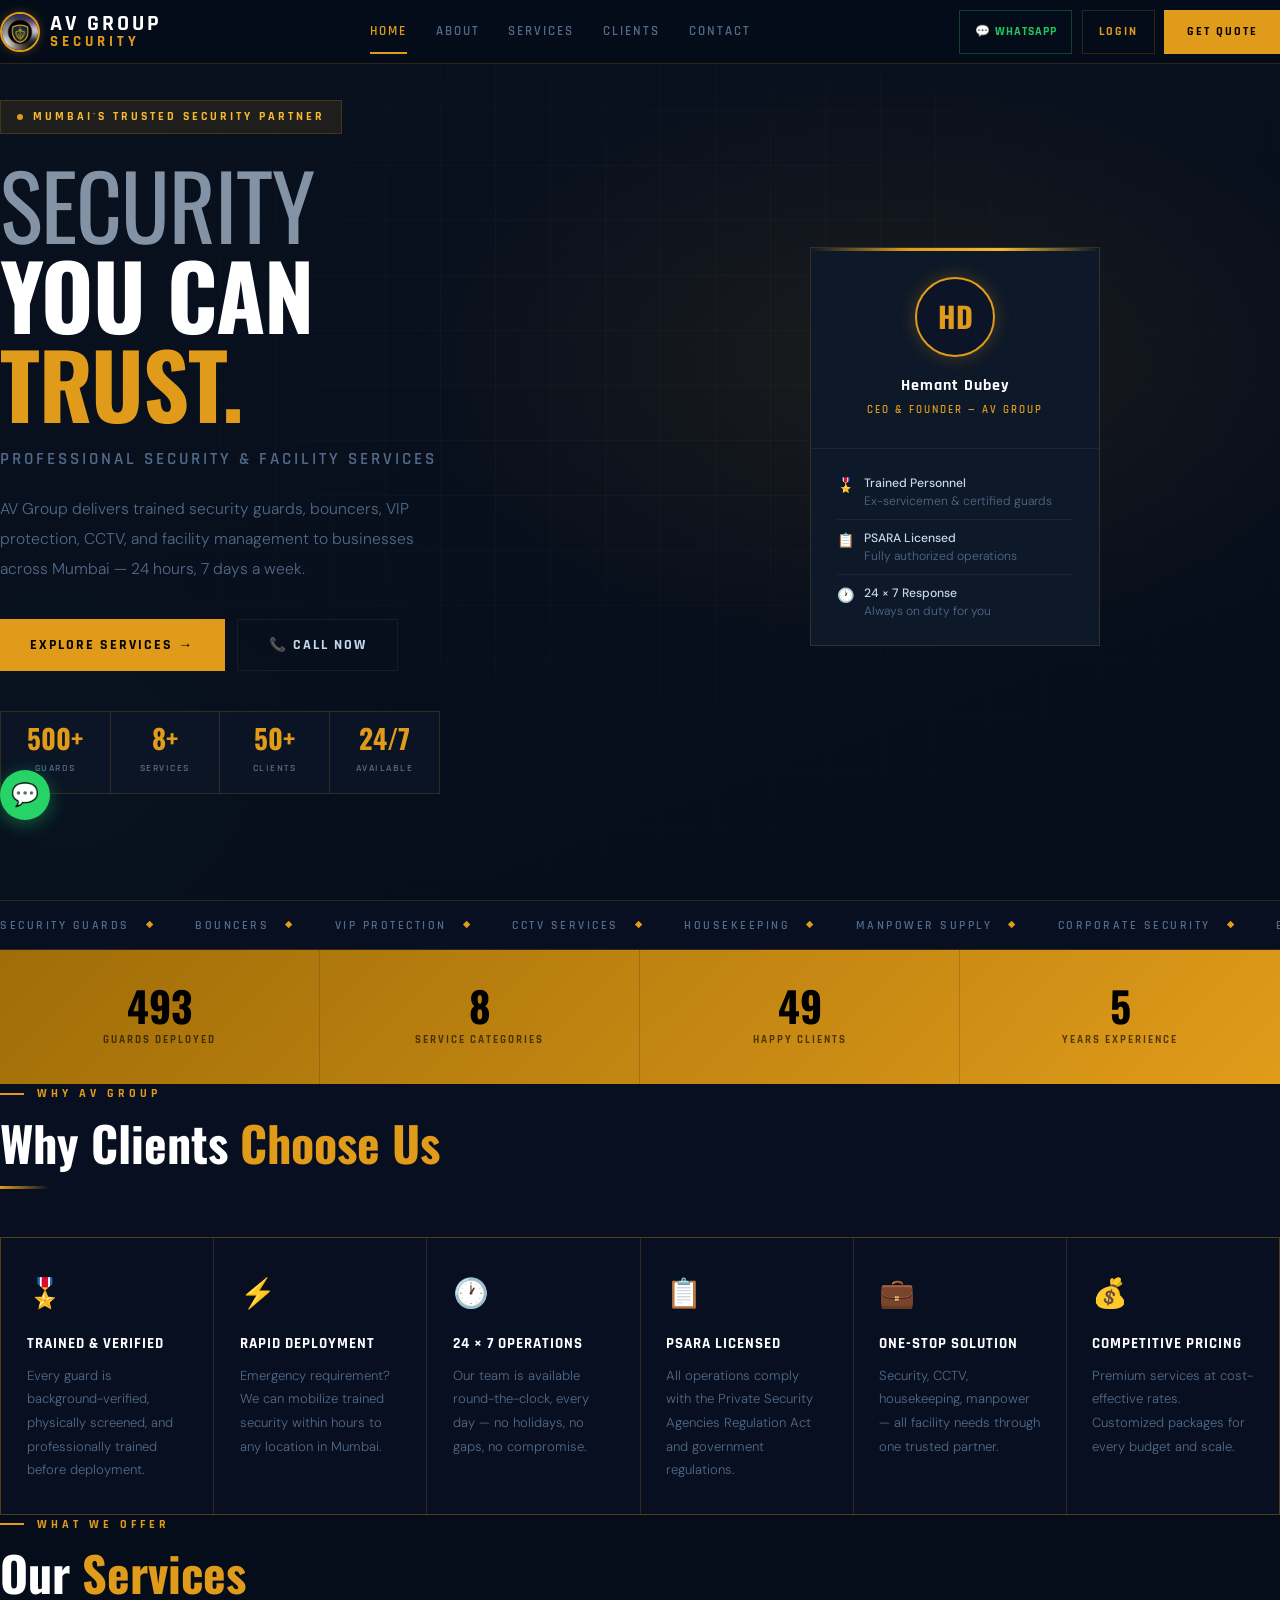
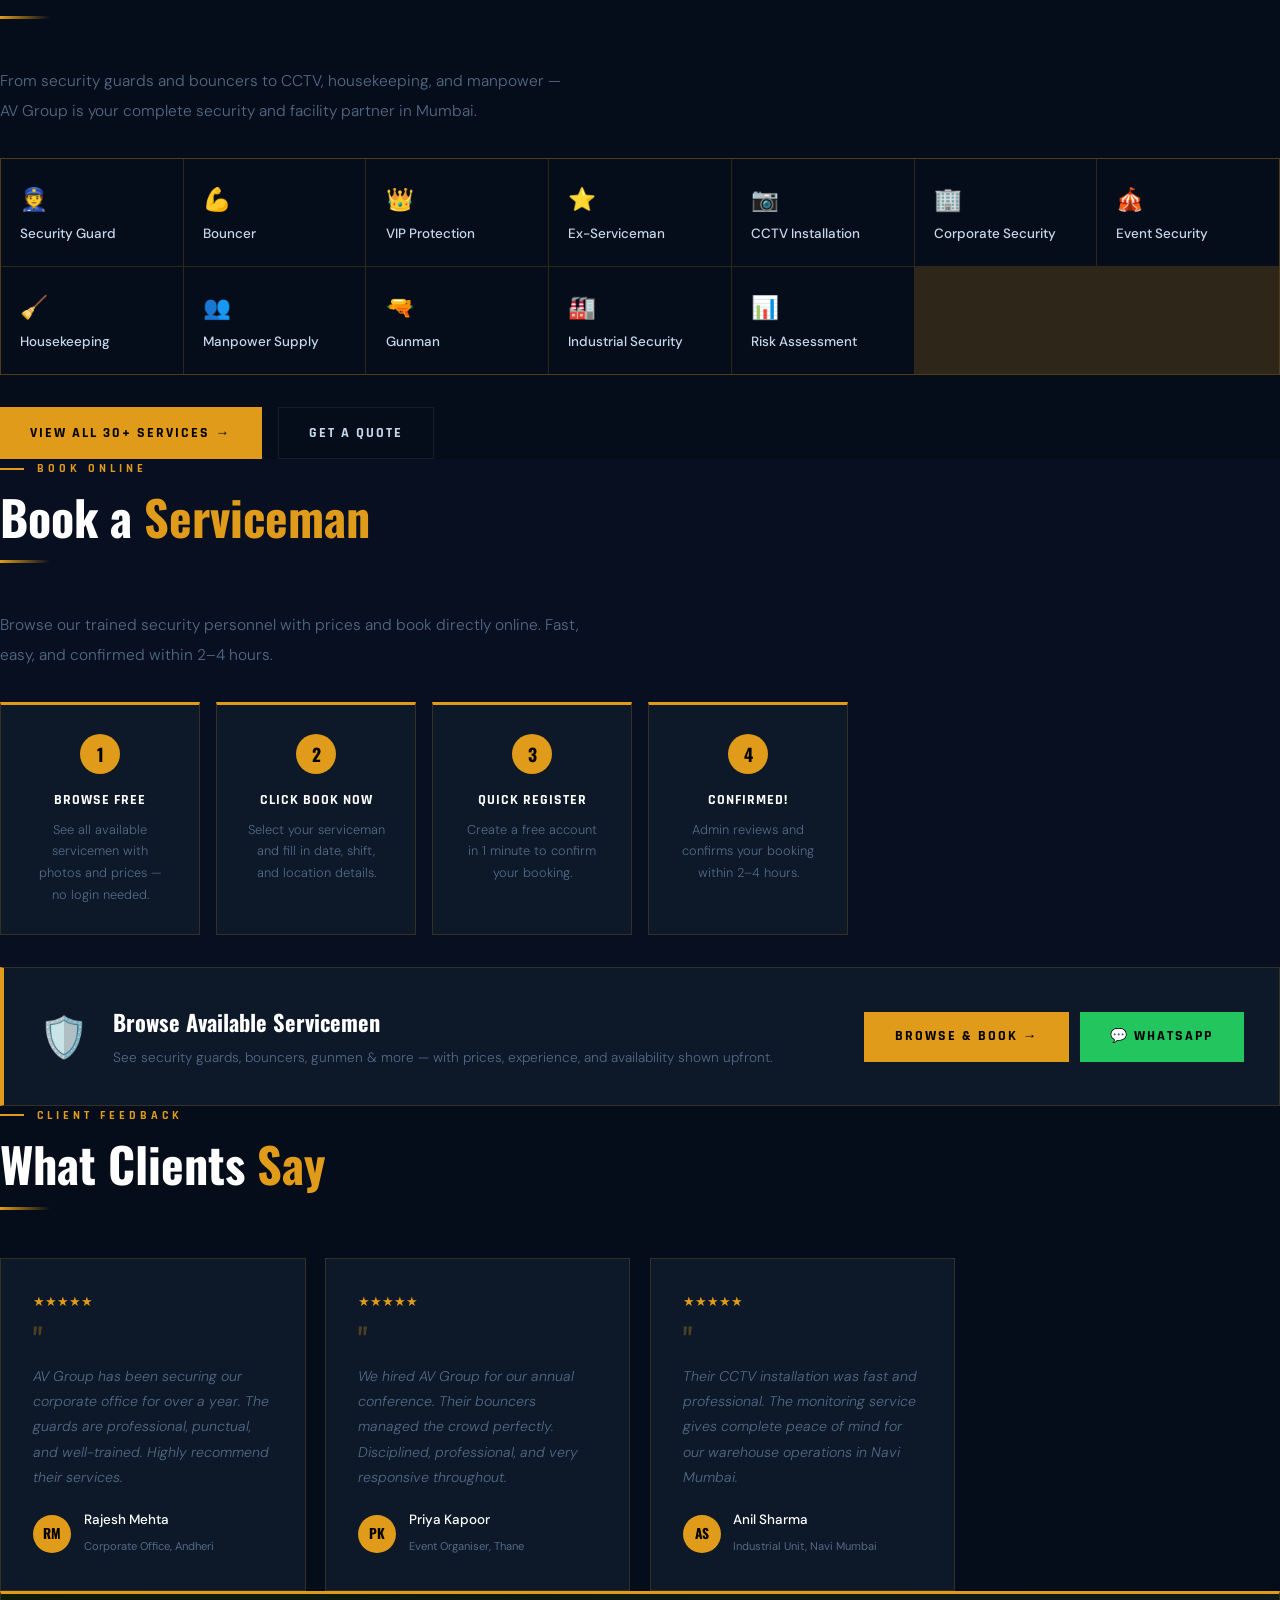
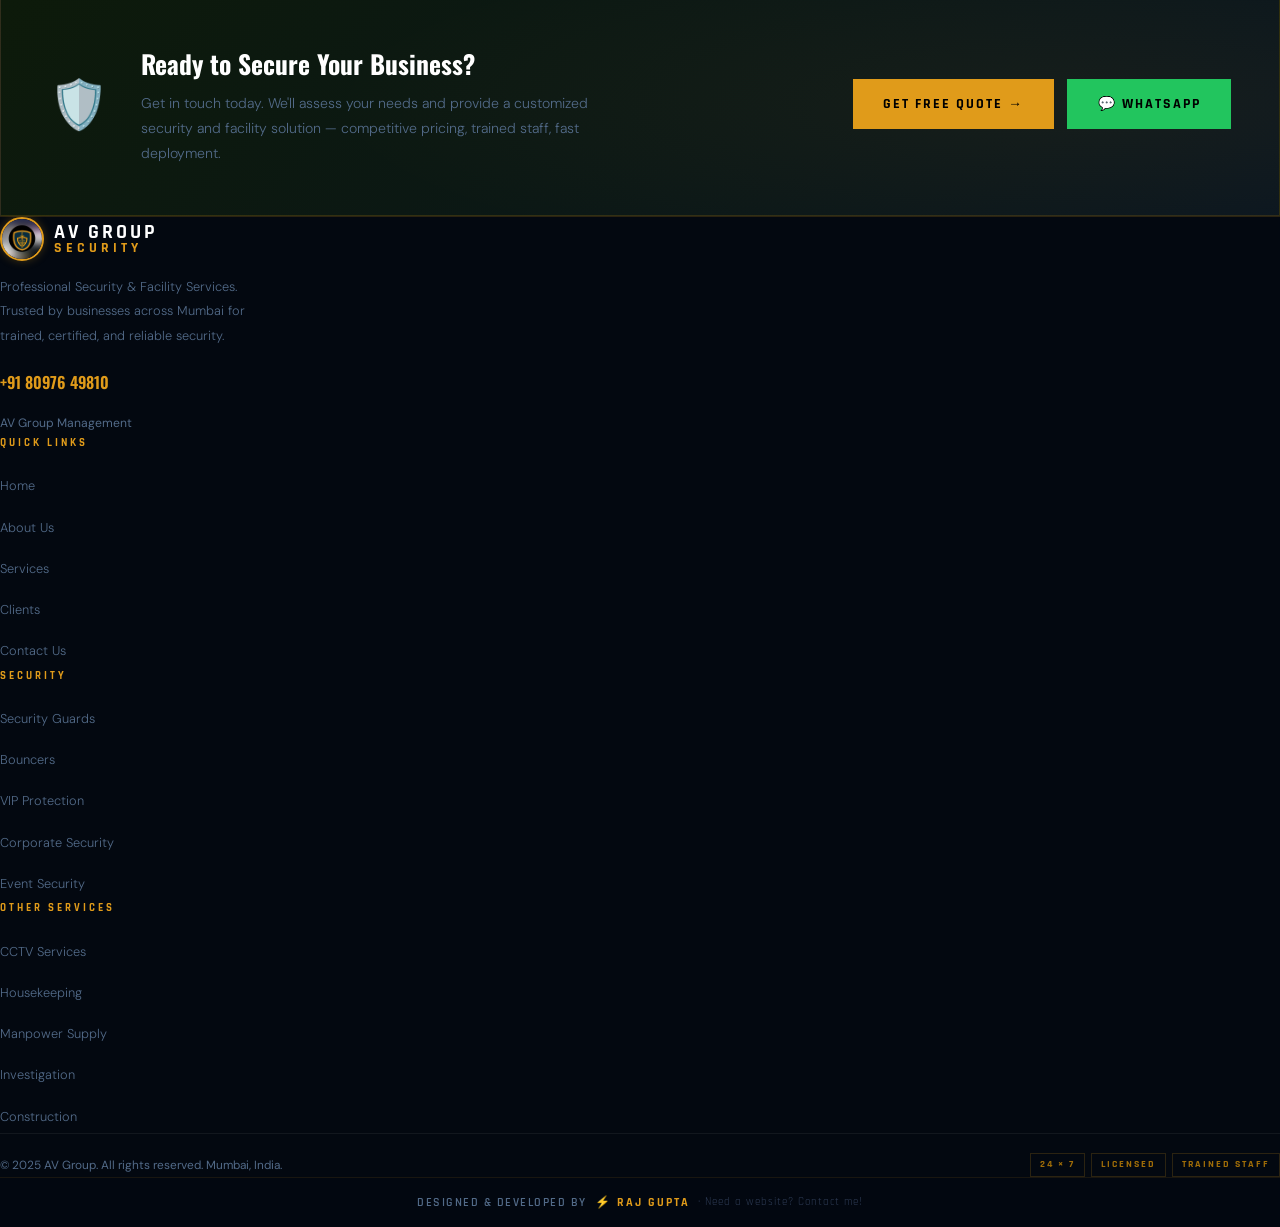
==== commit d054ac7b: "Add files via upload" ====
--- a/index.html
+++ b/index.html
@@ -9,256 +9,294 @@
 <meta name="theme-color" content="#060d1a"/>
 <meta name="format-detection" content="telephone=no,email=no,address=no"/>
 <title>AV Group – Professional Security & Facility Services | Mumbai</title>
-<meta name="description" content="AV Group – Mumbai's trusted security company. Security guards, bouncers, VIP protection, CCTV, housekeeping & manpower. 24/7. Call: +91 80976 49810"/>
+<meta name="description" content="AV Group – Mumbai's trusted security company. Security guards, bouncers, VIP protection, CCTV, housekeeping & manpower. 24/7 service. Call: +91 80976 49810"/>
 <link rel="preconnect" href="https://fonts.googleapis.com"/>
 <link rel="preconnect" href="https://fonts.gstatic.com" crossorigin/>
 <link href="https://fonts.googleapis.com/css2?family=Rajdhani:wght@500;600;700&family=DM+Sans:ital,wght@0,300;0,400;0,500;1,300&family=Oswald:wght@400;500;600;700&display=swap" rel="stylesheet"/>
 <link rel="stylesheet" href="style.css"/>
 <style>
 
-/* ── HERO ── */
+/* ═══════════════════════════
+   HERO
+═══════════════════════════ */
 #hero {
   min-height: 100svh;
   display: flex; align-items: center;
-  padding-top: calc(var(--nav-h) + var(--sat) + 2rem);
-  padding-bottom: clamp(3rem,6vw,5rem);
-  padding-left: max(5vw,calc(var(--sal)+16px));
-  padding-right: max(5vw,calc(var(--sar)+16px));
+  padding-top: calc(90px + var(--sat));
+  padding-bottom: clamp(4rem,8vw,6rem);
+  padding-left: max(5vw, calc(var(--sal)+16px));
+  padding-right: max(5vw, calc(var(--sar)+16px));
   position: relative; overflow: hidden;
-  background: linear-gradient(155deg,#080f20 0%,#060d1a 60%,#04090f 100%);
-}
-.hero-radial {
-  position:absolute;inset:0;
+}
+.hero-bg {
+  position: absolute; inset: 0; z-index: 0;
   background:
-    radial-gradient(ellipse 55% 65% at 78% 45%, rgba(224,155,26,.11) 0%, transparent 60%),
-    radial-gradient(ellipse 35% 40% at 5% 90%, rgba(26,117,133,.05) 0%, transparent 50%);
+    radial-gradient(ellipse 70% 60% at 70% 40%, rgba(224,155,26,.09) 0%, transparent 55%),
+    radial-gradient(ellipse 40% 50% at 5% 85%, rgba(26,117,133,.05) 0%, transparent 50%),
+    linear-gradient(160deg, #09111f 0%, #060d1a 100%);
 }
 .hero-grid {
-  position:absolute;inset:0;
+  position: absolute; inset: 0; z-index: 0;
   background-image:
-    linear-gradient(rgba(224,155,26,.035) 1px, transparent 1px),
-    linear-gradient(90deg, rgba(224,155,26,.035) 1px, transparent 1px);
-  background-size: 52px 52px;
-  -webkit-mask-image: radial-gradient(ellipse 85% 90% at 60% 35%, black 10%, transparent 70%);
-  mask-image: radial-gradient(ellipse 85% 90% at 60% 35%, black 10%, transparent 70%);
-}
-
+    linear-gradient(rgba(224,155,26,.04) 1px, transparent 1px),
+    linear-gradient(90deg, rgba(224,155,26,.04) 1px, transparent 1px);
+  background-size: 55px 55px;
+  -webkit-mask-image: radial-gradient(ellipse 80% 90% at 50% 40%, black 20%, transparent 75%);
+  mask-image: radial-gradient(ellipse 80% 90% at 50% 40%, black 20%, transparent 75%);
+}
 .hero-inner {
   position: relative; z-index: 2;
-  width: 100%; max-width: 1160px; margin: 0 auto;
-  display: grid;
-  grid-template-columns: 1fr auto;
-  gap: clamp(2rem,5vw,5rem);
-  align-items: center;
-}
-@media(max-width:820px) {
-  .hero-inner { grid-template-columns: 1fr; }
-  .hero-ceo-col { display: none; }
-}
-
-/* Left text */
+  max-width: 1100px; width: 100%;
+  display: flex; align-items: center;
+  gap: clamp(2rem,5vw,5rem); flex-wrap: wrap;
+}
+.hero-text { flex: 1 1 340px; }
+
 .hero-eyebrow {
   display: inline-flex; align-items: center; gap: .6rem;
   font-family: 'Rajdhani', sans-serif;
-  font-size: .72rem; font-weight: 700;
-  letter-spacing: 3.5px; text-transform: uppercase;
+  font-size: clamp(.65rem,1.8vw,.72rem); font-weight: 700;
+  letter-spacing: 3px; text-transform: uppercase;
   color: var(--gold-lt);
   background: var(--gold-dim); border: 1px solid var(--border);
-  padding: .35rem 1rem; margin-bottom: 1.5rem;
-}
-.hero-eyebrow .live-dot {
+  padding: .38rem 1rem; margin-bottom: 1.6rem;
+}
+.hero-eyebrow .dot {
   width: 6px; height: 6px; border-radius: 50%;
-  background: var(--gold);
-  animation: ldot-pulse 2s ease-in-out infinite;
-}
-@keyframes ldot-pulse{0%,100%{box-shadow:0 0 0 0 var(--gold-glow)}50%{box-shadow:0 0 0 6px transparent}}
+  background: var(--gold); animation: pDot 2s infinite;
+}
+@keyframes pDot{0%,100%{box-shadow:0 0 5px var(--gold)}50%{box-shadow:0 0 14px var(--gold-lt)}}
 
 .hero-h1 {
   font-family: 'Oswald', sans-serif;
-  font-size: clamp(2.8rem,6.5vw,5.5rem);
+  font-size: clamp(2.8rem, 7vw, 5.8rem);
   font-weight: 700; line-height: 1.0;
-  letter-spacing: -1px; color: var(--white);
-  margin-bottom: 1.1rem;
-}
-.hero-h1 .line-dim  { color: rgba(255,255,255,.35); font-weight: 400; display: block; }
-.hero-h1 .line-main { color: var(--white); display: block; }
-.hero-h1 .line-gold { color: var(--gold); display: block; }
-
+  color: var(--white); margin-bottom: .2em;
+  letter-spacing: -1px;
+}
+.hero-h1 .thin   { font-weight: 400; color: var(--steel); opacity: .65; display: block; }
+.hero-h1 .accent { color: var(--gold); display: block; }
+
+.hero-sub {
+  font-family: 'Rajdhani', sans-serif;
+  font-size: clamp(.85rem,2vw,1.05rem); font-weight: 600;
+  letter-spacing: 3px; text-transform: uppercase;
+  color: var(--muted); margin-bottom: 1.3rem;
+}
 .hero-desc {
-  font-size: clamp(.88rem,1.8vw,.97rem);
-  font-weight: 300; line-height: 1.9;
-  color: var(--muted); max-width: 460px;
-  margin-bottom: 2rem;
-}
-
+  font-size: clamp(.88rem,2vw,.98rem); font-weight: 300;
+  line-height: 1.9; color: var(--muted);
+  max-width: 440px; margin-bottom: 2.2rem;
+}
 .hero-btns { display: flex; gap: .8rem; flex-wrap: wrap; margin-bottom: 2.5rem; }
 
-/* Mini stats inside hero */
 .hero-stats {
-  display: flex; gap: 0;
+  display: flex; flex-wrap: wrap;
   border: 1px solid var(--border);
-  background: rgba(13,24,40,.75);
-  -webkit-backdrop-filter: blur(12px);
-  backdrop-filter: blur(12px);
-  max-width: 400px;
-}
-.hs { flex: 1; padding: .85rem .9rem; border-right: 1px solid var(--border); text-align: center; }
+  background: rgba(14,24,40,.7);
+  -webkit-backdrop-filter: blur(8px); backdrop-filter: blur(8px);
+  max-width: 440px;
+}
+.hs { flex: 1 1 90px; padding: .85rem 1rem; border-right: 1px solid var(--border); text-align: center; }
 .hs:last-child { border-right: none; }
-.hs-n { font-family: 'Oswald', sans-serif; font-size: clamp(1.2rem,2.5vw,1.6rem); font-weight: 700; color: var(--gold); display: block; line-height: 1; }
-.hs-l { font-family: 'Rajdhani', sans-serif; font-size: .6rem; font-weight: 600; letter-spacing: 1.5px; text-transform: uppercase; color: var(--muted); }
-
-/* Right — CEO Card */
-.hero-ceo-col { flex-shrink: 0; }
-.ceo-card {
-  width: clamp(240px,22vw,310px);
-  background: var(--card);
-  border: 1px solid var(--border);
+.hs-n { font-family: 'Oswald', sans-serif; font-size: clamp(1.3rem,3vw,1.7rem); font-weight: 700; color: var(--gold); display: block; line-height: 1; }
+.hs-l { font-family: 'Rajdhani', sans-serif; font-size: .62rem; font-weight: 600; letter-spacing: 1.5px; text-transform: uppercase; color: var(--muted); }
+
+/* CEO Card */
+.hero-card {
+  flex: 0 0 auto; width: clamp(230px,26vw,290px);
+  background: var(--card); border: 1px solid var(--border);
   position: relative; overflow: hidden;
-  animation: float 7s ease-in-out infinite;
-  will-change: transform;
-}
-@keyframes float{0%,100%{transform:translateY(0)}50%{transform:translateY(-10px)}}
-@media(prefers-reduced-motion:reduce){.ceo-card{animation:none}}
-.ceo-card-bar {
-  height: 3px;
-  background: linear-gradient(90deg,var(--gold-dark),var(--gold),var(--gold-lt),transparent);
-}
-/* Big photo */
-.ceo-photo-wrap {
-  position: relative;
-  width: 100%; padding-top: 100%; /* square */
-  background: linear-gradient(135deg,var(--navy3),#0a1624);
-  overflow: hidden;
-}
-.ceo-photo-wrap img {
-  position: absolute; inset: 0;
-  width: 100%; height: 100%;
-  object-fit: cover; object-position: top center;
-  display: block;
-}
-.ceo-photo-placeholder {
-  position: absolute; inset: 0;
-  display: flex; flex-direction: column;
-  align-items: center; justify-content: center; gap: .5rem;
-}
-.ceo-initials {
-  font-family: 'Oswald', sans-serif;
-  font-size: 4rem; font-weight: 700;
-  color: var(--gold); line-height: 1;
-  text-shadow: 0 0 40px var(--gold-glow);
-}
-/* Gold badge overlay at bottom of photo */
-.ceo-photo-badge {
-  position: absolute; bottom: 0; left: 0; right: 0;
-  background: linear-gradient(to top, rgba(6,13,26,.95) 0%, transparent 100%);
-  padding: 1.5rem 1rem .8rem;
-  text-align: center;
-}
-.ceo-name { font-family: 'Oswald', sans-serif; font-size: 1.1rem; font-weight: 700; color: var(--white); display: block; }
-.ceo-role { font-family: 'Rajdhani', sans-serif; font-size: .65rem; font-weight: 700; letter-spacing: 2px; text-transform: uppercase; color: var(--gold); display: block; margin-top: .1rem; }
-
-/* Card bottom rows */
-.ceo-card-body { padding: 1rem; }
-.ceo-row { display: flex; align-items: center; gap: .7rem; padding: .5rem 0; border-bottom: 1px solid var(--border2); }
-.ceo-row:last-child { border-bottom: none; }
-.ceo-row-icon { font-size: .9rem; flex-shrink: 0; }
-.ceo-row-txt { font-size: .75rem; color: var(--muted); line-height: 1.5; font-weight: 300; }
-.ceo-row-txt strong { color: var(--steel); font-weight: 500; display: block; }
-
-/* ── GOLD STATS STRIP ── */
-.stats-strip {
-  background: linear-gradient(135deg,var(--gold-dark),var(--gold));
-  display: grid; grid-template-columns: repeat(4,1fr);
-}
-@media(max-width:580px){.stats-strip{grid-template-columns:repeat(2,1fr)}}
-.ss { padding: clamp(1.4rem,3vw,2rem) 1.4rem; text-align: center; border-right: 1px solid rgba(0,0,0,.15); }
-.ss:last-child { border-right: none; }
-@media(max-width:580px){ .ss:nth-child(2){border-right:none} .ss:nth-child(3){border-top:1px solid rgba(0,0,0,.15)} }
-.ss-n { font-family: 'Oswald', sans-serif; font-size: clamp(1.8rem,4vw,2.4rem); font-weight: 700; color: #000; display: block; line-height: 1; }
-.ss-l { font-family: 'Rajdhani', sans-serif; font-size: .68rem; font-weight: 700; letter-spacing: 2px; text-transform: uppercase; color: rgba(0,0,0,.6); margin-top: .25rem; display: block; }
-
-/* ── TICKER ── */
+  animation: floatCard 7s ease-in-out infinite; will-change: transform;
+}
+@keyframes floatCard{0%,100%{transform:translateY(0)}50%{transform:translateY(-10px)}}
+@media(prefers-reduced-motion:reduce){.hero-card{animation:none}}
+.hero-card::before {
+  content: ''; position: absolute; top: 0; left: 0; right: 0; height: 3px;
+  background: linear-gradient(90deg, transparent, var(--gold), var(--gold-lt), transparent);
+}
+.hc-top { padding: 1.8rem; text-align: center; border-bottom: 1px solid var(--border2); }
+.hc-ava {
+  width: 80px; height: 80px; border-radius: 50%;
+  border: 2px solid var(--gold); box-shadow: 0 0 18px var(--gold-glow);
+  margin: 0 auto 1rem;
+  display: flex; align-items: center; justify-content: center;
+  font-family: 'Oswald', sans-serif; font-size: 1.8rem; font-weight: 700;
+  color: var(--gold); background: var(--navy3); overflow: hidden;
+}
+.hc-ava img { width: 100%; height: 100%; object-fit: cover; border-radius: 50%; }
+.hc-name { font-family: 'Rajdhani', sans-serif; font-size: 1rem; font-weight: 700; letter-spacing: 1px; color: var(--white); margin-bottom: .15rem; }
+.hc-role { font-family: 'Rajdhani', sans-serif; font-size: .67rem; font-weight: 600; letter-spacing: 2px; text-transform: uppercase; color: var(--gold); }
+.hc-bot { padding: 1rem 1.6rem; }
+.hc-row { display: flex; align-items: flex-start; gap: .6rem; padding: .55rem 0; border-bottom: 1px solid var(--border2); }
+.hc-row:last-child { border-bottom: none; }
+.hc-row .ri { font-size: .88rem; flex-shrink: 0; }
+.hc-row .rt { font-size: .76rem; color: var(--muted); font-weight: 300; line-height: 1.5; }
+.hc-row .rt strong { color: var(--steel); font-weight: 500; display: block; }
+@media(max-width:500px){ .hero-card { display: none; } }
+
+/* ═══════════════════════════
+   TICKER
+═══════════════════════════ */
 .ticker-wrap { overflow: hidden; border-top: 1px solid var(--border); border-bottom: 1px solid var(--border); padding: .85rem 0; background: var(--navy2); }
-.ticker-track { display: flex; gap: 2.5rem; animation: ticker 28s linear infinite; width: max-content; }
+.ticker-track { display: flex; gap: 2.5rem; animation: ticker 30s linear infinite; width: max-content; }
 @keyframes ticker{from{transform:translateX(0)}to{transform:translateX(-50%)}}
 @media(prefers-reduced-motion:reduce){.ticker-track{animation:none}}
-.tick { font-family: 'Rajdhani', sans-serif; font-size: .75rem; font-weight: 700; letter-spacing: 2.5px; text-transform: uppercase; color: var(--muted); white-space: nowrap; display: flex; align-items: center; gap: .9rem; }
-.tick-sep { color: var(--gold); font-size: .5rem; }
-
-/* ── WHY US ── */
-.why-grid { display: grid; grid-template-columns: repeat(auto-fill,minmax(min(190px,100%),1fr)); gap: 1px; background: var(--border); border: 1px solid var(--border); }
-.why-card { background: var(--navy2); padding: 1.8rem 1.5rem; position: relative; overflow: hidden; transition: background .3s; }
+.tick-item { font-family: 'Rajdhani', sans-serif; font-size: .78rem; font-weight: 600; letter-spacing: 2.5px; text-transform: uppercase; color: var(--muted); white-space: nowrap; display: flex; align-items: center; gap: 1rem; }
+.tick-sep { color: var(--gold); font-size: .55rem; }
+
+/* ═══════════════════════════
+   SECTION BASE
+   All sections use padding
+═══════════════════════════ */
+.home-sec {
+  padding: clamp(70px,10vw,110px) max(5vw,calc(var(--sal)+16px));
+  padding-right: max(5vw,calc(var(--sar)+16px));
+}
+.home-sec-alt { background: var(--navy2); }
+
+.sec-label {
+  font-family: 'Rajdhani', sans-serif; font-size: .72rem; font-weight: 700;
+  letter-spacing: 4px; text-transform: uppercase; color: var(--gold);
+  display: flex; align-items: center; gap: .8rem; margin-bottom: .9rem;
+}
+.sec-label::before { content: ''; display: block; width: 24px; height: 2px; background: var(--gold); }
+.sec-h2 {
+  font-family: 'Oswald', sans-serif;
+  font-size: clamp(1.8rem,4.5vw,3rem); font-weight: 700;
+  color: var(--white); line-height: 1.05; margin-bottom: 1rem;
+}
+.sec-h2 .acc { color: var(--gold); }
+.sec-p { font-size: clamp(.88rem,2vw,.97rem); font-weight: 300; color: var(--muted); max-width: 580px; line-height: 1.9; margin-bottom: 0; }
+.u-bar { width: 50px; height: 3px; margin: 1.1rem 0 clamp(2rem,4vw,3rem); background: linear-gradient(90deg,var(--gold),transparent); }
+
+/* ═══════════════════════════
+   STATS STRIP
+═══════════════════════════ */
+.stats-strip {
+  background: linear-gradient(135deg, var(--gold-dark), var(--gold));
+  display: grid; grid-template-columns: repeat(4,1fr);
+}
+@media(max-width:600px){ .stats-strip { grid-template-columns: repeat(2,1fr); } }
+.ss-item { padding: clamp(1.5rem,3vw,2.2rem) 1.5rem; text-align: center; border-right: 1px solid rgba(0,0,0,.15); }
+.ss-item:last-child { border-right: none; }
+@media(max-width:600px){ .ss-item:nth-child(2){border-right:none} .ss-item:nth-child(3){border-top:1px solid rgba(0,0,0,.15)} }
+.ss-num { font-family: 'Oswald', sans-serif; font-size: clamp(2rem,4vw,2.6rem); font-weight: 700; color: #000; display: block; line-height: 1; }
+.ss-lbl { font-family: 'Rajdhani', sans-serif; font-size: .7rem; font-weight: 700; letter-spacing: 2px; text-transform: uppercase; color: rgba(0,0,0,.6); margin-top: .25rem; display: block; }
+
+/* ═══════════════════════════
+   WHY US CARDS
+═══════════════════════════ */
+.why-grid {
+  display: grid;
+  grid-template-columns: repeat(auto-fill, minmax(min(200px,100%), 1fr));
+  gap: 1px; background: var(--border);
+  border: 1px solid var(--border);
+}
+.why-card {
+  background: var(--navy2); padding: 2rem 1.6rem;
+  position: relative; overflow: hidden; transition: background .3s;
+}
 .why-card::after { content: ''; position: absolute; bottom: 0; left: 0; right: 0; height: 2px; background: var(--gold); transform: scaleX(0); transform-origin: left; transition: transform .4s; }
 @media(hover:hover){ .why-card:hover{background:var(--card)} .why-card:hover::after{transform:scaleX(1)} }
-.why-icon { font-size: 1.7rem; margin-bottom: .8rem; display: block; }
-.why-card h4 { font-family: 'Rajdhani', sans-serif; font-size: .88rem; font-weight: 700; letter-spacing: 1px; text-transform: uppercase; color: var(--white); margin-bottom: .4rem; }
-.why-card p { font-size: .8rem; font-weight: 300; color: var(--muted); line-height: 1.85; }
-
-/* ── SERVICES PREVIEW ── */
-.srv-grid { display: grid; grid-template-columns: repeat(auto-fill,minmax(min(155px,100%),1fr)); gap: 1px; background: var(--border); border: 1px solid var(--border); }
-.srv-tile { background: var(--navy); padding: 1.2rem 1rem; display: flex; align-items: center; gap: .7rem; position: relative; transition: background .25s; }
+.why-icon { font-size: 1.8rem; margin-bottom: .9rem; display: block; }
+.why-card h4 { font-family: 'Rajdhani', sans-serif; font-size: .92rem; font-weight: 700; letter-spacing: 1px; text-transform: uppercase; color: var(--white); margin-bottom: .5rem; }
+.why-card p { font-size: .82rem; font-weight: 300; color: var(--muted); line-height: 1.8; }
+
+/* ═══════════════════════════
+   SERVICES PREVIEW
+═══════════════════════════ */
+.srv-preview {
+  display: grid;
+  grid-template-columns: repeat(auto-fill, minmax(min(160px,100%), 1fr));
+  gap: 1px; background: var(--border); border: 1px solid var(--border);
+}
+.srv-tile {
+  background: var(--navy); padding: 1.4rem 1.2rem;
+  display: flex; flex-direction: column; gap: .4rem;
+  position: relative; transition: background .25s;
+  cursor: default;
+}
 .srv-tile::after { content: ''; position: absolute; bottom: 0; left: 0; width: 0; height: 2px; background: var(--gold); transition: width .3s; }
 @media(hover:hover){ .srv-tile:hover{background:var(--card)} .srv-tile:hover::after{width:100%} }
-.srv-tile .si { font-size: 1.3rem; flex-shrink: 0; }
-.srv-tile .sn { font-size: .8rem; font-weight: 400; color: var(--steel); line-height: 1.3; }
-
-/* ── TESTIMONIALS ── */
-.test-grid { display: grid; grid-template-columns: repeat(auto-fill,minmax(min(280px,100%),1fr)); gap: 1.2rem; }
-.test-card { background: var(--card); border: 1px solid var(--border); padding: clamp(1.3rem,3vw,1.8rem); transition: border-color .3s, transform .3s; }
+.srv-tile .si { font-size: 1.4rem; }
+.srv-tile .sn { font-size: .84rem; font-weight: 500; color: var(--steel); line-height: 1.4; }
+
+/* ═══════════════════════════
+   TESTIMONIALS
+═══════════════════════════ */
+.test-grid { display: grid; grid-template-columns: repeat(auto-fill, minmax(min(280px,100%), 1fr)); gap: 1.2rem; }
+.test-card { background: var(--card); border: 1px solid var(--border); padding: clamp(1.4rem,3vw,2rem); transition: border-color .3s, transform .3s; }
 @media(hover:hover){ .test-card:hover{border-color:var(--gold);transform:translateY(-4px)} }
-.test-stars { color: var(--gold); font-size: .82rem; letter-spacing: 2px; margin-bottom: .5rem; }
-.test-q { font-size: 2rem; line-height: 1; color: var(--gold); font-family: 'Oswald', sans-serif; opacity: .25; margin-bottom: .3rem; }
-.test-text { font-size: clamp(.8rem,2vw,.86rem); font-weight: 300; color: var(--muted); line-height: 1.85; margin-bottom: 1.1rem; font-style: italic; }
-.test-author { display: flex; align-items: center; gap: .75rem; }
-.test-av { width: 36px; height: 36px; border-radius: 50%; background: var(--gold); display: flex; align-items: center; justify-content: center; font-family: 'Oswald', sans-serif; font-size: .85rem; font-weight: 700; color: #000; flex-shrink: 0; }
-.test-nm strong { display: block; font-size: .82rem; font-weight: 500; color: var(--white); }
-.test-nm span   { font-size: .7rem; color: var(--muted); }
-
-/* ── BOOK STRIP ── */
-.book-strip {
-  background: var(--card);
-  border: 1px solid var(--border); border-left: 4px solid var(--gold);
-  padding: clamp(1.5rem,3.5vw,2.2rem);
-  display: flex; align-items: center; gap: 1.5rem; flex-wrap: wrap;
-}
-.book-strip-icon { font-size: clamp(2rem,4vw,3rem); flex-shrink: 0; }
-.book-strip-body { flex: 1; min-width: 200px; }
-.book-strip-body h3 { font-family: 'Oswald', sans-serif; font-size: clamp(1.1rem,2.5vw,1.4rem); font-weight: 700; color: var(--white); margin-bottom: .3rem; }
-.book-strip-body p  { font-size: .84rem; font-weight: 300; color: var(--muted); line-height: 1.75; }
-.book-strip-btns { display: flex; gap: .65rem; flex-wrap: wrap; flex-shrink: 0; }
-
-/* ── CTA BANNER ── */
+.test-stars { color: var(--gold); font-size: .8rem; margin-bottom: .6rem; }
+.test-q { font-size: 2.2rem; line-height: 1; color: var(--gold); font-family: 'Oswald', sans-serif; opacity: .3; margin-bottom: .4rem; }
+.test-text { font-size: clamp(.82rem,2vw,.88rem); font-weight: 300; color: var(--muted); line-height: 1.8; margin-bottom: 1.2rem; font-style: italic; }
+.test-author { display: flex; align-items: center; gap: .8rem; }
+.test-av { width: 38px; height: 38px; border-radius: 50%; background: var(--gold); display: flex; align-items: center; justify-content: center; font-family: 'Oswald', sans-serif; font-size: .85rem; font-weight: 700; color: #000; flex-shrink: 0; }
+.test-nm strong { display: block; font-size: .84rem; font-weight: 500; color: var(--white); }
+.test-nm span { font-size: .7rem; color: var(--muted); }
+
+/* ═══════════════════════════
+   BOOK SECTION
+═══════════════════════════ */
+.book-steps {
+  display: grid;
+  grid-template-columns: repeat(auto-fill, minmax(min(200px,100%), 1fr));
+  gap: 1rem; margin-bottom: 2rem;
+}
+.book-step {
+  background: var(--card); border: 1px solid var(--border);
+  border-top: 3px solid var(--gold);
+  padding: 1.8rem; text-align: center;
+}
+.book-step .bs-num {
+  width: 40px; height: 40px; border-radius: 50%;
+  background: var(--gold); color: #000;
+  font-family: 'Oswald', sans-serif; font-size: 1.1rem; font-weight: 700;
+  display: flex; align-items: center; justify-content: center;
+  margin: 0 auto .9rem;
+}
+.book-step h4 { font-family: 'Rajdhani', sans-serif; font-size: .9rem; font-weight: 700; letter-spacing: 1px; text-transform: uppercase; color: var(--white); margin-bottom: .4rem; }
+.book-step p  { font-size: .8rem; font-weight: 300; color: var(--muted); line-height: 1.7; }
+
+.book-cta {
+  background: var(--card); border: 1px solid var(--border);
+  border-left: 4px solid var(--gold);
+  padding: clamp(1.5rem,3vw,2.2rem);
+  display: flex; align-items: center;
+  gap: 1.5rem; flex-wrap: wrap;
+}
+.book-cta-icon { font-size: 2.5rem; flex-shrink: 0; }
+.book-cta-body { flex: 1; min-width: 200px; }
+.book-cta-body h3 { font-family: 'Oswald', sans-serif; font-size: clamp(1.1rem,2.5vw,1.4rem); font-weight: 700; color: var(--white); margin-bottom: .3rem; }
+.book-cta-body p  { font-size: .85rem; font-weight: 300; color: var(--muted); line-height: 1.7; }
+.book-cta-btns { display: flex; gap: .7rem; flex-wrap: wrap; flex-shrink: 0; }
+
+/* ═══════════════════════════
+   CTA BANNER
+═══════════════════════════ */
 .cta-banner {
   background: linear-gradient(135deg,#0d1a0a,#091520);
   border: 1px solid var(--border); border-top: 3px solid var(--gold);
   padding: clamp(1.8rem,4vw,3rem);
-  display: flex; align-items: center; gap: 2rem; flex-wrap: wrap;
+  display: flex; align-items: center;
+  gap: 2rem; flex-wrap: wrap;
   position: relative; overflow: hidden;
 }
-.cta-banner::before { content:''; position:absolute; inset:0; background:radial-gradient(ellipse 60% 80% at 85% 50%,rgba(224,155,26,.06),transparent); }
-.cta-icon { font-size: clamp(2rem,4vw,2.8rem); flex-shrink: 0; position: relative; }
-.cta-body { flex: 1; min-width: 200px; position: relative; }
-.cta-body h3 { font-family: 'Oswald', sans-serif; font-size: clamp(1.2rem,3vw,1.6rem); font-weight: 700; color: var(--white); margin-bottom: .3rem; }
-.cta-body p  { font-size: .86rem; font-weight: 300; color: var(--muted); line-height: 1.8; max-width: 480px; }
-.cta-btns { display: flex; gap: .75rem; flex-wrap: wrap; flex-shrink: 0; position: relative; }
-
-/* Section wrapper */
-.home-sec { padding: clamp(60px,9vw,100px) max(5vw,calc(var(--sal)+16px)); padding-right: max(5vw,calc(var(--sar)+16px)); }
-.home-sec-alt { background: var(--navy2); }
-.sec-lbl { font-family: 'Rajdhani', sans-serif; font-size: .7rem; font-weight: 700; letter-spacing: 4px; text-transform: uppercase; color: var(--gold); display: flex; align-items: center; gap: .7rem; margin-bottom: .8rem; }
-.sec-lbl::before { content:''; display:block; width:22px; height:2px; background:var(--gold); }
-.sec-h2 { font-family: 'Oswald', sans-serif; font-size: clamp(1.7rem,4.5vw,2.8rem); font-weight: 700; color: var(--white); line-height: 1.05; margin-bottom: .9rem; }
-.sec-h2 .acc { color: var(--gold); }
-.sec-p { font-size: clamp(.86rem,2vw,.95rem); font-weight: 300; color: var(--muted); max-width: 580px; line-height: 1.9; }
-.ubar { width: 46px; height: 3px; margin: .9rem 0 2.3rem; background: linear-gradient(90deg,var(--gold),transparent); }
+.cta-banner::before { content: ''; position: absolute; inset: 0; background: radial-gradient(ellipse 60% 80% at 85% 50%, rgba(224,155,26,.06), transparent); }
+.cta-banner-icon { font-size: clamp(2.2rem,4vw,3rem); flex-shrink: 0; position: relative; }
+.cta-banner-body { flex: 1; position: relative; min-width: 200px; }
+.cta-banner-body h3 { font-family: 'Oswald', sans-serif; font-size: clamp(1.2rem,3vw,1.6rem); font-weight: 700; color: var(--white); margin-bottom: .4rem; }
+.cta-banner-body p  { font-size: .88rem; font-weight: 300; color: var(--muted); line-height: 1.8; max-width: 480px; }
+.cta-banner-btns { display: flex; gap: .8rem; flex-wrap: wrap; flex-shrink: 0; position: relative; }
 </style>
 </head>
 <body>
 
-<!-- NAV -->
+<!-- ═══ NAV ═══ -->
 <nav id="navbar">
   <a href="index.html" class="nav-logo" aria-label="AV Group Home">
-    <img src="Logo.jpeg" class="nav-logo-img" alt="AV Group"/>
+    <img src="Logo.jpeg" class="nav-logo-img" alt="AV Group Logo"/>
     <span class="nav-logo-text"><span class="logo-av">AV GROUP</span><span class="logo-grp">SECURITY</span></span>
   </a>
   <ul class="nav-links">
@@ -285,113 +323,83 @@
   <a href="contact.html" class="mob-cta" onclick="closeMob()">Get a Free Quote →</a>
 </div>
 
-<!-- ══════════════════════════════
-     HERO
-══════════════════════════════ -->
+<!-- ═══ HERO ═══ -->
 <section id="hero" aria-label="Hero">
-  <div class="hero-radial" aria-hidden="true"></div>
-  <div class="hero-grid"   aria-hidden="true"></div>
-
+  <div class="hero-bg" aria-hidden="true"></div>
+  <div class="hero-grid" aria-hidden="true"></div>
   <div class="hero-inner">
-
-    <!-- Left Text -->
-    <div class="hero-text-col">
-      <div class="hero-eyebrow fi"><span class="live-dot" aria-hidden="true"></span>Mumbai's Trusted Security Partner</div>
-
-      <h1 class="hero-h1 fi fi-d1">
-        <span class="line-dim">SECURITY</span>
-        <span class="line-main">YOU CAN</span>
-        <span class="line-gold">TRUST.</span>
+    <div class="hero-text">
+      <div class="hero-eyebrow"><span class="dot" aria-hidden="true"></span>Mumbai's Trusted Security Partner</div>
+      <h1 class="hero-h1">
+        <span class="thin">SECURITY</span>
+        <span>YOU CAN</span>
+        <span class="accent">TRUST.</span>
       </h1>
-
-      <p class="hero-desc fi fi-d2">
-        AV Group delivers trained security guards, bouncers, VIP protection, CCTV, and facility management to businesses across Mumbai — 24 hours, 7 days a week.
-      </p>
-
-      <div class="hero-btns fi fi-d3">
+      <p class="hero-sub">Professional Security &amp; Facility Services</p>
+      <p class="hero-desc">AV Group delivers trained security guards, bouncers, VIP protection, CCTV, and facility management to businesses across Mumbai — 24 hours, 7 days a week.</p>
+      <div class="hero-btns">
         <a href="services.html" class="btn-blue">Explore Services →</a>
-        <a href="tel:+918097649810" class="btn-ghost">📞 +91 80976 49810</a>
+        <a href="tel:+918097649810" class="btn-ghost">📞 Call Now</a>
       </div>
-
-      <div class="hero-stats fi fi-d3">
-        <div class="hs"><span class="hs-n" data-target="500">0</span><span class="hs-l">Guards</span></div>
-        <div class="hs"><span class="hs-n" data-target="8">0</span><span class="hs-l">Services</span></div>
-        <div class="hs"><span class="hs-n" data-target="50">0</span><span class="hs-l">Clients</span></div>
+      <div class="hero-stats">
+        <div class="hs"><span class="hs-n">500+</span><span class="hs-l">Guards</span></div>
+        <div class="hs"><span class="hs-n">8+</span><span class="hs-l">Services</span></div>
+        <div class="hs"><span class="hs-n">50+</span><span class="hs-l">Clients</span></div>
         <div class="hs"><span class="hs-n">24/7</span><span class="hs-l">Available</span></div>
       </div>
     </div>
-
-    <!-- Right — CEO Card with BIG photo -->
-    <div class="hero-ceo-col fi fi-d2">
-      <div class="ceo-card">
-        <div class="ceo-card-bar"></div>
-
-        <!-- LARGE PHOTO AREA -->
-        <div class="ceo-photo-wrap">
-          <!-- If Hemant Dubey has a real photo, put the URL below -->
-          <!-- <img src="URL_TO_HEMANT_PHOTO" alt="Hemant Dubey — CEO AV Group"/> -->
-          <!-- Placeholder shown until real photo is added -->
-          <div class="ceo-photo-placeholder">
-            <span class="ceo-initials">HD</span>
-            <span style="font-family:'Rajdhani',sans-serif;font-size:.65rem;font-weight:600;letter-spacing:2px;text-transform:uppercase;color:var(--muted)">Add Photo</span>
-          </div>
-          <div class="ceo-photo-badge">
-            <span class="ceo-name">Hemant Dubey</span>
-            <span class="ceo-role">CEO &amp; Founder — AV Group</span>
-          </div>
-        </div>
-
-        <!-- Bottom info rows -->
-        <div class="ceo-card-body">
-          <div class="ceo-row"><span class="ceo-row-icon">🎖️</span><span class="ceo-row-txt"><strong>Trained Personnel</strong>Ex-servicemen &amp; certified guards</span></div>
-          <div class="ceo-row"><span class="ceo-row-icon">📋</span><span class="ceo-row-txt"><strong>PSARA Licensed</strong>Fully authorized operations</span></div>
-          <div class="ceo-row"><span class="ceo-row-icon">🕐</span><span class="ceo-row-txt"><strong>24 × 7 Response</strong>Always on duty for you</span></div>
-        </div>
+    <div class="hero-card fi fi-d2">
+      <div class="hc-top">
+        <div class="hc-ava" aria-hidden="true">HD</div>
+        <p class="hc-name">Hemant Dubey</p>
+        <p class="hc-role">CEO &amp; Founder — AV Group</p>
       </div>
-    </div>
-
+      <div class="hc-bot">
+        <div class="hc-row"><span class="ri">🎖️</span><span class="rt"><strong>Trained Personnel</strong>Ex-servicemen &amp; certified guards</span></div>
+        <div class="hc-row"><span class="ri">📋</span><span class="rt"><strong>PSARA Licensed</strong>Fully authorized operations</span></div>
+        <div class="hc-row"><span class="ri">🕐</span><span class="rt"><strong>24 × 7 Response</strong>Always on duty for you</span></div>
+      </div>
+    </div>
   </div>
 </section>
 
-<!-- ══ TICKER ══ -->
-<div class="ticker-wrap" aria-hidden="true">
-  <div class="ticker-track">
-    <span class="tick">Security Guards<span class="tick-sep">◆</span></span>
-    <span class="tick">Bouncers<span class="tick-sep">◆</span></span>
-    <span class="tick">VIP Protection<span class="tick-sep">◆</span></span>
-    <span class="tick">CCTV Services<span class="tick-sep">◆</span></span>
-    <span class="tick">Housekeeping<span class="tick-sep">◆</span></span>
-    <span class="tick">Manpower Supply<span class="tick-sep">◆</span></span>
-    <span class="tick">Corporate Security<span class="tick-sep">◆</span></span>
-    <span class="tick">Event Security<span class="tick-sep">◆</span></span>
-    <span class="tick">Ex-Servicemen<span class="tick-sep">◆</span></span>
-    <span class="tick">Risk Assessment<span class="tick-sep">◆</span></span>
-    <span class="tick">Security Guards<span class="tick-sep">◆</span></span>
-    <span class="tick">Bouncers<span class="tick-sep">◆</span></span>
-    <span class="tick">VIP Protection<span class="tick-sep">◆</span></span>
-    <span class="tick">CCTV Services<span class="tick-sep">◆</span></span>
-    <span class="tick">Housekeeping<span class="tick-sep">◆</span></span>
-    <span class="tick">Manpower Supply<span class="tick-sep">◆</span></span>
-    <span class="tick">Corporate Security<span class="tick-sep">◆</span></span>
-    <span class="tick">Event Security<span class="tick-sep">◆</span></span>
-    <span class="tick">Ex-Servicemen<span class="tick-sep">◆</span></span>
-    <span class="tick">Risk Assessment<span class="tick-sep">◆</span></span>
-  </div>
+<!-- ═══ TICKER ═══ -->
+<div class="ticker-wrap" aria-hidden="true"><div class="ticker-track">
+  <span class="tick-item">Security Guards<span class="tick-sep">◆</span></span>
+  <span class="tick-item">Bouncers<span class="tick-sep">◆</span></span>
+  <span class="tick-item">VIP Protection<span class="tick-sep">◆</span></span>
+  <span class="tick-item">CCTV Services<span class="tick-sep">◆</span></span>
+  <span class="tick-item">Housekeeping<span class="tick-sep">◆</span></span>
+  <span class="tick-item">Manpower Supply<span class="tick-sep">◆</span></span>
+  <span class="tick-item">Corporate Security<span class="tick-sep">◆</span></span>
+  <span class="tick-item">Event Security<span class="tick-sep">◆</span></span>
+  <span class="tick-item">Ex-Servicemen<span class="tick-sep">◆</span></span>
+  <span class="tick-item">Risk Assessment<span class="tick-sep">◆</span></span>
+  <span class="tick-item">Security Guards<span class="tick-sep">◆</span></span>
+  <span class="tick-item">Bouncers<span class="tick-sep">◆</span></span>
+  <span class="tick-item">VIP Protection<span class="tick-sep">◆</span></span>
+  <span class="tick-item">CCTV Services<span class="tick-sep">◆</span></span>
+  <span class="tick-item">Housekeeping<span class="tick-sep">◆</span></span>
+  <span class="tick-item">Manpower Supply<span class="tick-sep">◆</span></span>
+  <span class="tick-item">Corporate Security<span class="tick-sep">◆</span></span>
+  <span class="tick-item">Event Security<span class="tick-sep">◆</span></span>
+  <span class="tick-item">Ex-Servicemen<span class="tick-sep">◆</span></span>
+  <span class="tick-item">Risk Assessment<span class="tick-sep">◆</span></span>
+</div></div>
+
+<!-- ═══ STATS ═══ -->
+<div class="stats-strip" id="stats-strip" role="region" aria-label="Stats">
+  <div class="ss-item fi"><span class="ss-num" data-target="500">0</span><span class="ss-lbl">Guards Deployed</span></div>
+  <div class="ss-item fi fi-d1"><span class="ss-num" data-target="8">0</span><span class="ss-lbl">Service Categories</span></div>
+  <div class="ss-item fi fi-d2"><span class="ss-num" data-target="50">0</span><span class="ss-lbl">Happy Clients</span></div>
+  <div class="ss-item fi fi-d3"><span class="ss-num" data-target="5">0</span><span class="ss-lbl">Years Experience</span></div>
 </div>
 
-<!-- ══ STATS STRIP ══ -->
-<div class="stats-strip" role="region" aria-label="Company stats">
-  <div class="ss fi"><span class="ss-n" data-target="500">0</span><span class="ss-l">Guards Deployed</span></div>
-  <div class="ss fi fi-d1"><span class="ss-n" data-target="8">0</span><span class="ss-l">Service Categories</span></div>
-  <div class="ss fi fi-d2"><span class="ss-n" data-target="50">0</span><span class="ss-l">Happy Clients</span></div>
-  <div class="ss fi fi-d3"><span class="ss-n" data-target="5">0</span><span class="ss-l">Years Experience</span></div>
-</div>
-
-<!-- ══ WHY CHOOSE US ══ -->
-<section class="home-sec home-sec-alt" aria-labelledby="why-h">
-  <div class="sec-lbl">Why AV Group</div>
-  <h2 class="sec-h2" id="why-h">Why Clients <span class="acc">Choose Us</span></h2>
-  <div class="ubar"></div>
+<!-- ═══ WHY US ═══ -->
+<section class="home-sec home-sec-alt" aria-labelledby="why-title">
+  <div class="sec-label">Why AV Group</div>
+  <h2 class="sec-h2" id="why-title">Why Clients <span class="acc">Choose Us</span></h2>
+  <div class="u-bar"></div>
   <div class="why-grid fi">
     <div class="why-card"><span class="why-icon">🎖️</span><h4>Trained &amp; Verified</h4><p>Every guard is background-verified, physically screened, and professionally trained before deployment.</p></div>
     <div class="why-card"><span class="why-icon">⚡</span><h4>Rapid Deployment</h4><p>Emergency requirement? We can mobilize trained security within hours to any location in Mumbai.</p></div>
@@ -402,13 +410,13 @@
   </div>
 </section>
 
-<!-- ══ SERVICES PREVIEW ══ -->
-<section class="home-sec" aria-labelledby="srv-h">
-  <div class="sec-lbl">What We Offer</div>
-  <h2 class="sec-h2" id="srv-h">Our <span class="acc">Services</span></h2>
-  <div class="ubar"></div>
-  <p class="sec-p" style="margin-bottom:2rem">From security guards to CCTV, housekeeping to manpower — AV Group is your complete facility and security partner in Mumbai.</p>
-  <div class="srv-grid fi">
+<!-- ═══ SERVICES ═══ -->
+<section class="home-sec" aria-labelledby="srv-title">
+  <div class="sec-label">What We Offer</div>
+  <h2 class="sec-h2" id="srv-title">Our <span class="acc">Services</span></h2>
+  <div class="u-bar"></div>
+  <p class="sec-p" style="margin-bottom:2rem">From security guards and bouncers to CCTV, housekeeping, and manpower — AV Group is your complete security and facility partner in Mumbai.</p>
+  <div class="srv-preview fi">
     <div class="srv-tile"><span class="si">👮</span><span class="sn">Security Guard</span></div>
     <div class="srv-tile"><span class="si">💪</span><span class="sn">Bouncer</span></div>
     <div class="srv-tile"><span class="si">👑</span><span class="sn">VIP Protection</span></div>
@@ -424,34 +432,56 @@
   </div>
   <div style="margin-top:2rem;display:flex;gap:1rem;flex-wrap:wrap">
     <a href="services.html" class="btn-blue fi">View All 30+ Services →</a>
-    <a href="contact.html" class="btn-ghost fi fi-d1">Get a Free Quote</a>
+    <a href="contact.html" class="btn-ghost fi fi-d1">Get a Quote</a>
   </div>
 </section>
 
-<!-- ══ BOOK ONLINE ══ -->
-<section class="home-sec home-sec-alt" aria-labelledby="book-h">
-  <div class="sec-lbl">Book Online</div>
-  <h2 class="sec-h2" id="book-h">Book a <span class="acc">Serviceman</span></h2>
-  <div class="ubar"></div>
-  <p class="sec-p" style="margin-bottom:2rem">Browse trained personnel with prices and book directly online — confirmed within 2–4 hours.</p>
-  <div class="book-strip fi">
-    <span class="book-strip-icon">🛡️</span>
-    <div class="book-strip-body">
-      <h3>Browse &amp; Book in 3 Simple Steps</h3>
-      <p>Browse profiles free → Click Book Now → Register in 1 minute → Admin confirms your booking within 2–4 hours via call or WhatsApp.</p>
-    </div>
-    <div class="book-strip-btns">
-      <a href="dashboard.html" class="btn-blue">Browse Servicemen →</a>
+<!-- ═══ BOOK ONLINE ═══ -->
+<section class="home-sec home-sec-alt" aria-labelledby="book-title">
+  <div class="sec-label">Book Online</div>
+  <h2 class="sec-h2" id="book-title">Book a <span class="acc">Serviceman</span></h2>
+  <div class="u-bar"></div>
+  <p class="sec-p" style="margin-bottom:2rem">Browse our trained security personnel with prices and book directly online. Fast, easy, and confirmed within 2–4 hours.</p>
+  <div class="book-steps fi">
+    <div class="book-step">
+      <div class="bs-num">1</div>
+      <h4>Browse Free</h4>
+      <p>See all available servicemen with photos and prices — no login needed.</p>
+    </div>
+    <div class="book-step">
+      <div class="bs-num">2</div>
+      <h4>Click Book Now</h4>
+      <p>Select your serviceman and fill in date, shift, and location details.</p>
+    </div>
+    <div class="book-step">
+      <div class="bs-num">3</div>
+      <h4>Quick Register</h4>
+      <p>Create a free account in 1 minute to confirm your booking.</p>
+    </div>
+    <div class="book-step">
+      <div class="bs-num">4</div>
+      <h4>Confirmed!</h4>
+      <p>Admin reviews and confirms your booking within 2–4 hours.</p>
+    </div>
+  </div>
+  <div class="book-cta fi">
+    <span class="book-cta-icon">🛡️</span>
+    <div class="book-cta-body">
+      <h3>Browse Available Servicemen</h3>
+      <p>See security guards, bouncers, gunmen &amp; more — with prices, experience, and availability shown upfront.</p>
+    </div>
+    <div class="book-cta-btns">
+      <a href="dashboard.html" class="btn-blue">Browse &amp; Book →</a>
       <a href="https://wa.me/918097649810" target="_blank" rel="noopener" class="btn-green">💬 WhatsApp</a>
     </div>
   </div>
 </section>
 
-<!-- ══ TESTIMONIALS ══ -->
-<section class="home-sec" aria-labelledby="test-h">
-  <div class="sec-lbl">Client Feedback</div>
-  <h2 class="sec-h2" id="test-h">What Clients <span class="acc">Say</span></h2>
-  <div class="ubar"></div>
+<!-- ═══ TESTIMONIALS ═══ -->
+<section class="home-sec" aria-labelledby="test-title">
+  <div class="sec-label">Client Feedback</div>
+  <h2 class="sec-h2" id="test-title">What Clients <span class="acc">Say</span></h2>
+  <div class="u-bar"></div>
   <div class="test-grid fi">
     <article class="test-card">
       <div class="test-stars">★★★★★</div>
@@ -462,28 +492,28 @@
     <article class="test-card">
       <div class="test-stars">★★★★★</div>
       <div class="test-q">"</div>
-      <p class="test-text">We hired AV Group for our annual conference. Their bouncers managed the crowd perfectly. Disciplined, professional, and very responsive throughout the event.</p>
+      <p class="test-text">We hired AV Group for our annual conference. Their bouncers managed the crowd perfectly. Disciplined, professional, and very responsive throughout.</p>
       <div class="test-author"><div class="test-av">PK</div><div class="test-nm"><strong>Priya Kapoor</strong><span>Event Organiser, Thane</span></div></div>
     </article>
     <article class="test-card">
       <div class="test-stars">★★★★★</div>
       <div class="test-q">"</div>
-      <p class="test-text">Their CCTV installation was fast and professional. The monitoring service gives complete peace of mind for our warehouse in Navi Mumbai. Excellent team.</p>
+      <p class="test-text">Their CCTV installation was fast and professional. The monitoring service gives complete peace of mind for our warehouse operations in Navi Mumbai.</p>
       <div class="test-author"><div class="test-av">AS</div><div class="test-nm"><strong>Anil Sharma</strong><span>Industrial Unit, Navi Mumbai</span></div></div>
     </article>
   </div>
-  <p style="text-align:center;margin-top:1.1rem;font-size:.74rem;color:var(--muted)">* Sample testimonials — real reviews will be added once provided.</p>
+
 </section>
 
-<!-- ══ FINAL CTA ══ -->
+<!-- ═══ FINAL CTA ═══ -->
 <section class="home-sec home-sec-alt">
   <div class="cta-banner fi">
-    <span class="cta-icon">🛡️</span>
-    <div class="cta-body">
+    <span class="cta-banner-icon">🛡️</span>
+    <div class="cta-banner-body">
       <h3>Ready to Secure Your Business?</h3>
-      <p>Get in touch today. We'll assess your requirements and provide a customized security solution — competitive pricing, trained staff, fast deployment.</p>
-    </div>
-    <div class="cta-btns">
+      <p>Get in touch today. We'll assess your needs and provide a customized security and facility solution — competitive pricing, trained staff, fast deployment.</p>
+    </div>
+    <div class="cta-banner-btns">
       <a href="contact.html" class="btn-blue">Get Free Quote →</a>
       <a href="https://wa.me/918097649810" target="_blank" rel="noopener" class="btn-green">💬 WhatsApp</a>
     </div>
@@ -492,32 +522,27 @@
 
 <!-- FOOTER -->
 <footer>
-  <div class="footer-grid">
+  <div class="footer-top">
     <div class="f-brand">
       <div class="f-logo-wrap"><img src="Logo.jpeg" class="f-logo-img" alt="AV Group"/><div class="f-logo-text">AV GROUP<span>SECURITY</span></div></div>
       <p>Professional Security &amp; Facility Services. Trusted by businesses across Mumbai for trained, certified, and reliable security.</p>
       <a href="tel:+918097649810" class="f-phone">+91 80976 49810</a>
+      <span style="font-size:.76rem;color:var(--muted)">AV Group Management</span>
     </div>
     <div class="f-col"><h5>Quick Links</h5><ul>
-      <li><a href="index.html">Home</a></li>
-      <li><a href="about.html">About Us</a></li>
-      <li><a href="services.html">Services</a></li>
-      <li><a href="clients.html">Clients</a></li>
+      <li><a href="index.html">Home</a></li><li><a href="about.html">About Us</a></li>
+      <li><a href="services.html">Services</a></li><li><a href="clients.html">Clients</a></li>
       <li><a href="contact.html">Contact Us</a></li>
     </ul></div>
     <div class="f-col"><h5>Security</h5><ul>
-      <li><a href="services.html">Security Guards</a></li>
-      <li><a href="services.html">Bouncers</a></li>
-      <li><a href="services.html">VIP Protection</a></li>
-      <li><a href="services.html">Corporate Security</a></li>
-      <li><a href="services.html">Event Security</a></li>
+      <li><a href="services.html#panel-sec">Security Guards</a></li><li><a href="services.html#panel-sec">Bouncers</a></li>
+      <li><a href="services.html#panel-pro">VIP Protection</a></li><li><a href="services.html#panel-pro">Corporate Security</a></li>
+      <li><a href="services.html#panel-pro">Event Security</a></li>
     </ul></div>
     <div class="f-col"><h5>Other Services</h5><ul>
-      <li><a href="services.html">CCTV Services</a></li>
-      <li><a href="services.html">Housekeeping</a></li>
-      <li><a href="services.html">Manpower Supply</a></li>
-      <li><a href="services.html">Investigation</a></li>
-      <li><a href="services.html">Construction</a></li>
+      <li><a href="services.html#panel-cctv">CCTV Services</a></li><li><a href="services.html#panel-hk">Housekeeping</a></li>
+      <li><a href="services.html#panel-hr">Manpower Supply</a></li><li><a href="services.html#panel-intel">Investigation</a></li>
+      <li><a href="services.html#panel-con">Construction</a></li>
     </ul></div>
   </div>
   <div class="footer-bottom">
@@ -525,12 +550,14 @@
     <div class="f-badges"><span class="f-badge">24 × 7</span><span class="f-badge">Licensed</span><span class="f-badge">Trained Staff</span></div>
   </div>
 </footer>
-
-<div class="credit-bar">
-  <span>Designed &amp; Developed by</span>
-  <a href="https://github.com/rajg39389-source" target="_blank" rel="noopener">⚡ Raj Gupta</a>
-  <span>· Need a website? Contact me!</span>
-</div>
+  <!-- MADE BY CREDIT -->
+  <div style="background:#020710;border-top:1px solid rgba(224,155,26,.1);padding:.9rem max(5vw,16px);display:flex;align-items:center;justify-content:center;gap:.5rem;flex-wrap:wrap;text-align:center">
+    <span style="font-family:'Rajdhani',sans-serif;font-size:.72rem;font-weight:600;letter-spacing:1.5px;text-transform:uppercase;color:var(--muted)">Designed &amp; Developed by</span>
+    <a href="https://github.com/rajg39389-source" target="_blank" rel="noopener" style="font-family:'Rajdhani',sans-serif;font-size:.75rem;font-weight:700;letter-spacing:2px;text-transform:uppercase;color:var(--gold);text-decoration:none;display:inline-flex;align-items:center;gap:.4rem;transition:opacity .3s" onmouseover="this.style.opacity='.7'" onmouseout="this.style.opacity='1'">
+      ⚡ Raj Gupta
+    </a>
+    <span style="font-family:'Rajdhani',sans-serif;font-size:.68rem;color:rgba(90,112,153,.5);letter-spacing:1px">· Need a website? Contact me!</span>
+  </div>
 
 <a href="https://wa.me/918097649810" target="_blank" rel="noopener" id="wa-float" aria-label="Chat on WhatsApp">💬</a>
 <button id="btt" onclick="window.scrollTo({top:0,behavior:'smooth'})" aria-label="Back to top">↑</button>
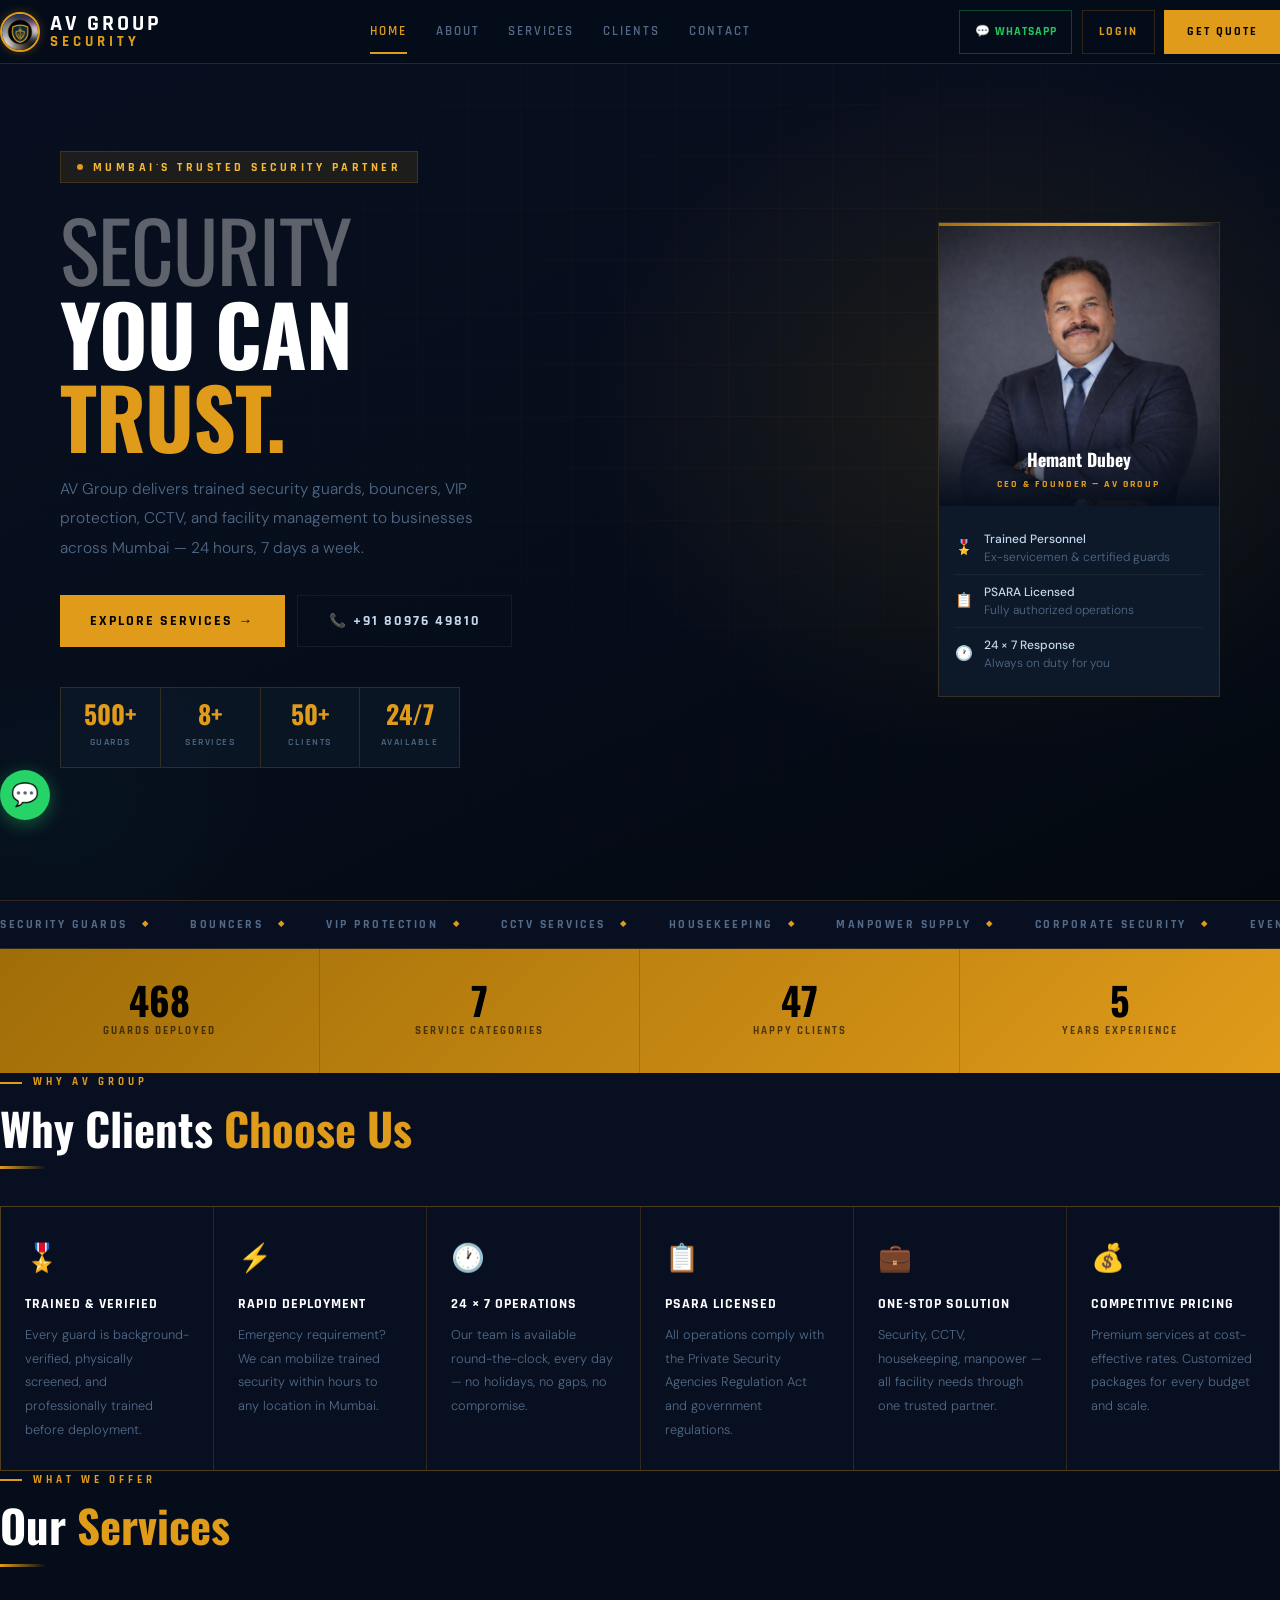
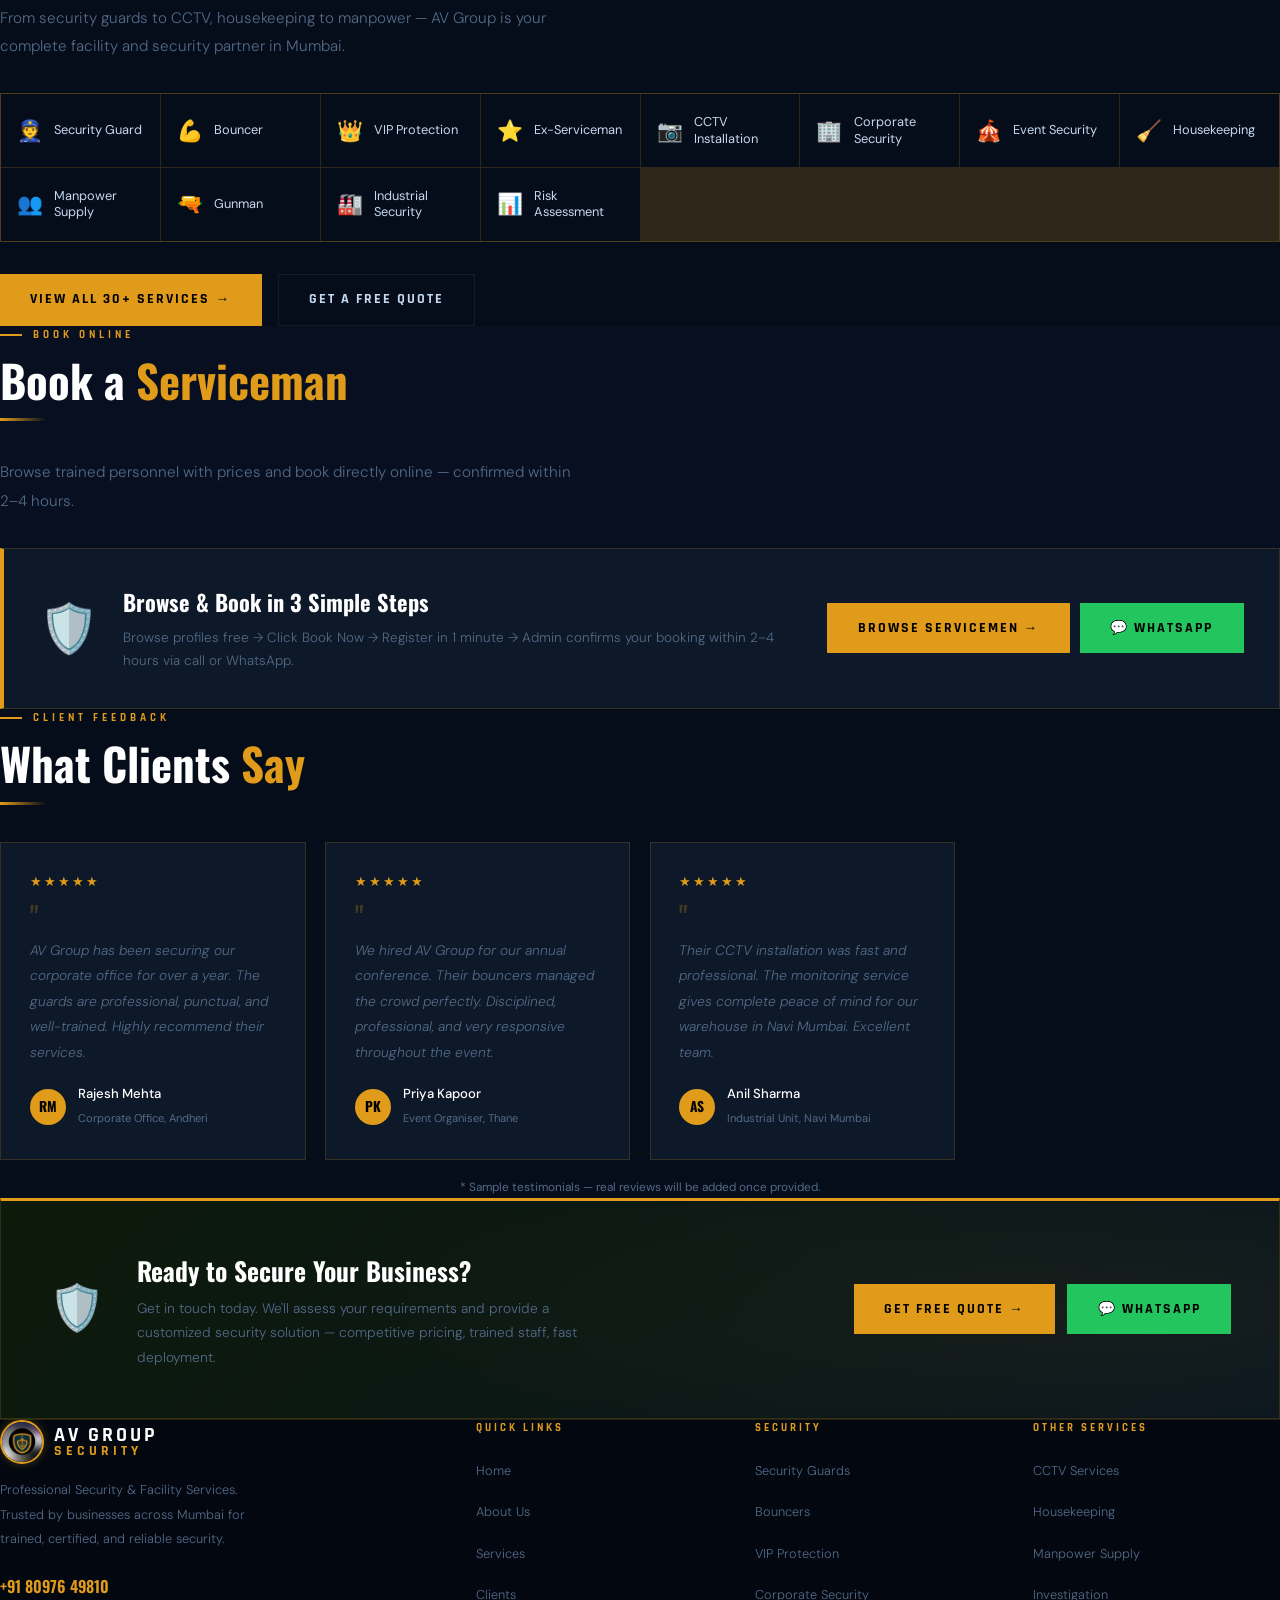
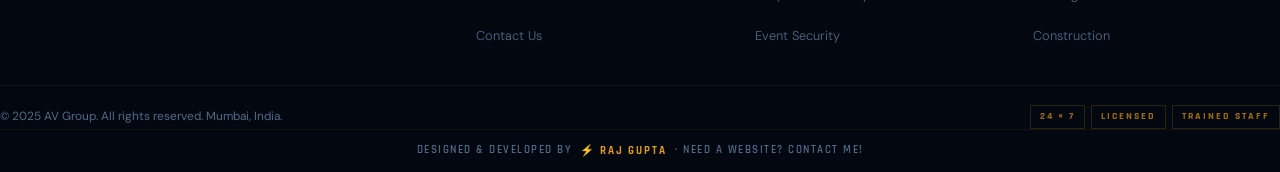
==== commit 4d215bdf: "Add files via upload" ====
--- a/index.html
+++ b/index.html
@@ -9,294 +9,256 @@
 <meta name="theme-color" content="#060d1a"/>
 <meta name="format-detection" content="telephone=no,email=no,address=no"/>
 <title>AV Group – Professional Security & Facility Services | Mumbai</title>
-<meta name="description" content="AV Group – Mumbai's trusted security company. Security guards, bouncers, VIP protection, CCTV, housekeeping & manpower. 24/7 service. Call: +91 80976 49810"/>
+<meta name="description" content="AV Group – Mumbai's trusted security company. Security guards, bouncers, VIP protection, CCTV, housekeeping & manpower. 24/7. Call: +91 80976 49810"/>
 <link rel="preconnect" href="https://fonts.googleapis.com"/>
 <link rel="preconnect" href="https://fonts.gstatic.com" crossorigin/>
 <link href="https://fonts.googleapis.com/css2?family=Rajdhani:wght@500;600;700&family=DM+Sans:ital,wght@0,300;0,400;0,500;1,300&family=Oswald:wght@400;500;600;700&display=swap" rel="stylesheet"/>
 <link rel="stylesheet" href="style.css"/>
 <style>
 
-/* ═══════════════════════════
-   HERO
-═══════════════════════════ */
+/* ── HERO ── */
 #hero {
   min-height: 100svh;
   display: flex; align-items: center;
-  padding-top: calc(90px + var(--sat));
-  padding-bottom: clamp(4rem,8vw,6rem);
-  padding-left: max(5vw, calc(var(--sal)+16px));
-  padding-right: max(5vw, calc(var(--sar)+16px));
+  padding-top: calc(var(--nav-h) + var(--sat) + 2rem);
+  padding-bottom: clamp(3rem,6vw,5rem);
+  padding-left: max(5vw,calc(var(--sal)+16px));
+  padding-right: max(5vw,calc(var(--sar)+16px));
   position: relative; overflow: hidden;
-}
-.hero-bg {
-  position: absolute; inset: 0; z-index: 0;
+  background: linear-gradient(155deg,#080f20 0%,#060d1a 60%,#04090f 100%);
+}
+.hero-radial {
+  position:absolute;inset:0;
   background:
-    radial-gradient(ellipse 70% 60% at 70% 40%, rgba(224,155,26,.09) 0%, transparent 55%),
-    radial-gradient(ellipse 40% 50% at 5% 85%, rgba(26,117,133,.05) 0%, transparent 50%),
-    linear-gradient(160deg, #09111f 0%, #060d1a 100%);
+    radial-gradient(ellipse 55% 65% at 78% 45%, rgba(224,155,26,.11) 0%, transparent 60%),
+    radial-gradient(ellipse 35% 40% at 5% 90%, rgba(26,117,133,.05) 0%, transparent 50%);
 }
 .hero-grid {
-  position: absolute; inset: 0; z-index: 0;
+  position:absolute;inset:0;
   background-image:
-    linear-gradient(rgba(224,155,26,.04) 1px, transparent 1px),
-    linear-gradient(90deg, rgba(224,155,26,.04) 1px, transparent 1px);
-  background-size: 55px 55px;
-  -webkit-mask-image: radial-gradient(ellipse 80% 90% at 50% 40%, black 20%, transparent 75%);
-  mask-image: radial-gradient(ellipse 80% 90% at 50% 40%, black 20%, transparent 75%);
-}
+    linear-gradient(rgba(224,155,26,.035) 1px, transparent 1px),
+    linear-gradient(90deg, rgba(224,155,26,.035) 1px, transparent 1px);
+  background-size: 52px 52px;
+  -webkit-mask-image: radial-gradient(ellipse 85% 90% at 60% 35%, black 10%, transparent 70%);
+  mask-image: radial-gradient(ellipse 85% 90% at 60% 35%, black 10%, transparent 70%);
+}
+
 .hero-inner {
   position: relative; z-index: 2;
-  max-width: 1100px; width: 100%;
-  display: flex; align-items: center;
-  gap: clamp(2rem,5vw,5rem); flex-wrap: wrap;
-}
-.hero-text { flex: 1 1 340px; }
-
+  width: 100%; max-width: 1160px; margin: 0 auto;
+  display: grid;
+  grid-template-columns: 1fr auto;
+  gap: clamp(2rem,5vw,5rem);
+  align-items: center;
+}
+@media(max-width:820px) {
+  .hero-inner { grid-template-columns: 1fr; }
+  .hero-ceo-col { display: none; }
+}
+
+/* Left text */
 .hero-eyebrow {
   display: inline-flex; align-items: center; gap: .6rem;
   font-family: 'Rajdhani', sans-serif;
-  font-size: clamp(.65rem,1.8vw,.72rem); font-weight: 700;
-  letter-spacing: 3px; text-transform: uppercase;
+  font-size: .72rem; font-weight: 700;
+  letter-spacing: 3.5px; text-transform: uppercase;
   color: var(--gold-lt);
   background: var(--gold-dim); border: 1px solid var(--border);
-  padding: .38rem 1rem; margin-bottom: 1.6rem;
-}
-.hero-eyebrow .dot {
+  padding: .35rem 1rem; margin-bottom: 1.5rem;
+}
+.hero-eyebrow .live-dot {
   width: 6px; height: 6px; border-radius: 50%;
-  background: var(--gold); animation: pDot 2s infinite;
-}
-@keyframes pDot{0%,100%{box-shadow:0 0 5px var(--gold)}50%{box-shadow:0 0 14px var(--gold-lt)}}
+  background: var(--gold);
+  animation: ldot-pulse 2s ease-in-out infinite;
+}
+@keyframes ldot-pulse{0%,100%{box-shadow:0 0 0 0 var(--gold-glow)}50%{box-shadow:0 0 0 6px transparent}}
 
 .hero-h1 {
   font-family: 'Oswald', sans-serif;
-  font-size: clamp(2.8rem, 7vw, 5.8rem);
+  font-size: clamp(2.8rem,6.5vw,5.5rem);
   font-weight: 700; line-height: 1.0;
-  color: var(--white); margin-bottom: .2em;
-  letter-spacing: -1px;
-}
-.hero-h1 .thin   { font-weight: 400; color: var(--steel); opacity: .65; display: block; }
-.hero-h1 .accent { color: var(--gold); display: block; }
-
-.hero-sub {
-  font-family: 'Rajdhani', sans-serif;
-  font-size: clamp(.85rem,2vw,1.05rem); font-weight: 600;
-  letter-spacing: 3px; text-transform: uppercase;
-  color: var(--muted); margin-bottom: 1.3rem;
-}
+  letter-spacing: -1px; color: var(--white);
+  margin-bottom: 1.1rem;
+}
+.hero-h1 .line-dim  { color: rgba(255,255,255,.35); font-weight: 400; display: block; }
+.hero-h1 .line-main { color: var(--white); display: block; }
+.hero-h1 .line-gold { color: var(--gold); display: block; }
+
 .hero-desc {
-  font-size: clamp(.88rem,2vw,.98rem); font-weight: 300;
-  line-height: 1.9; color: var(--muted);
-  max-width: 440px; margin-bottom: 2.2rem;
-}
+  font-size: clamp(.88rem,1.8vw,.97rem);
+  font-weight: 300; line-height: 1.9;
+  color: var(--muted); max-width: 460px;
+  margin-bottom: 2rem;
+}
+
 .hero-btns { display: flex; gap: .8rem; flex-wrap: wrap; margin-bottom: 2.5rem; }
 
+/* Mini stats inside hero */
 .hero-stats {
-  display: flex; flex-wrap: wrap;
+  display: flex; gap: 0;
   border: 1px solid var(--border);
-  background: rgba(14,24,40,.7);
-  -webkit-backdrop-filter: blur(8px); backdrop-filter: blur(8px);
-  max-width: 440px;
-}
-.hs { flex: 1 1 90px; padding: .85rem 1rem; border-right: 1px solid var(--border); text-align: center; }
+  background: rgba(13,24,40,.75);
+  -webkit-backdrop-filter: blur(12px);
+  backdrop-filter: blur(12px);
+  max-width: 400px;
+}
+.hs { flex: 1; padding: .85rem .9rem; border-right: 1px solid var(--border); text-align: center; }
 .hs:last-child { border-right: none; }
-.hs-n { font-family: 'Oswald', sans-serif; font-size: clamp(1.3rem,3vw,1.7rem); font-weight: 700; color: var(--gold); display: block; line-height: 1; }
-.hs-l { font-family: 'Rajdhani', sans-serif; font-size: .62rem; font-weight: 600; letter-spacing: 1.5px; text-transform: uppercase; color: var(--muted); }
-
-/* CEO Card */
-.hero-card {
-  flex: 0 0 auto; width: clamp(230px,26vw,290px);
-  background: var(--card); border: 1px solid var(--border);
+.hs-n { font-family: 'Oswald', sans-serif; font-size: clamp(1.2rem,2.5vw,1.6rem); font-weight: 700; color: var(--gold); display: block; line-height: 1; }
+.hs-l { font-family: 'Rajdhani', sans-serif; font-size: .6rem; font-weight: 600; letter-spacing: 1.5px; text-transform: uppercase; color: var(--muted); }
+
+/* Right — CEO Card */
+.hero-ceo-col { flex-shrink: 0; }
+.ceo-card {
+  width: clamp(240px,22vw,310px);
+  background: var(--card);
+  border: 1px solid var(--border);
   position: relative; overflow: hidden;
-  animation: floatCard 7s ease-in-out infinite; will-change: transform;
-}
-@keyframes floatCard{0%,100%{transform:translateY(0)}50%{transform:translateY(-10px)}}
-@media(prefers-reduced-motion:reduce){.hero-card{animation:none}}
-.hero-card::before {
-  content: ''; position: absolute; top: 0; left: 0; right: 0; height: 3px;
-  background: linear-gradient(90deg, transparent, var(--gold), var(--gold-lt), transparent);
-}
-.hc-top { padding: 1.8rem; text-align: center; border-bottom: 1px solid var(--border2); }
-.hc-ava {
-  width: 80px; height: 80px; border-radius: 50%;
-  border: 2px solid var(--gold); box-shadow: 0 0 18px var(--gold-glow);
-  margin: 0 auto 1rem;
-  display: flex; align-items: center; justify-content: center;
-  font-family: 'Oswald', sans-serif; font-size: 1.8rem; font-weight: 700;
-  color: var(--gold); background: var(--navy3); overflow: hidden;
-}
-.hc-ava img { width: 100%; height: 100%; object-fit: cover; border-radius: 50%; }
-.hc-name { font-family: 'Rajdhani', sans-serif; font-size: 1rem; font-weight: 700; letter-spacing: 1px; color: var(--white); margin-bottom: .15rem; }
-.hc-role { font-family: 'Rajdhani', sans-serif; font-size: .67rem; font-weight: 600; letter-spacing: 2px; text-transform: uppercase; color: var(--gold); }
-.hc-bot { padding: 1rem 1.6rem; }
-.hc-row { display: flex; align-items: flex-start; gap: .6rem; padding: .55rem 0; border-bottom: 1px solid var(--border2); }
-.hc-row:last-child { border-bottom: none; }
-.hc-row .ri { font-size: .88rem; flex-shrink: 0; }
-.hc-row .rt { font-size: .76rem; color: var(--muted); font-weight: 300; line-height: 1.5; }
-.hc-row .rt strong { color: var(--steel); font-weight: 500; display: block; }
-@media(max-width:500px){ .hero-card { display: none; } }
-
-/* ═══════════════════════════
-   TICKER
-═══════════════════════════ */
+  animation: float 7s ease-in-out infinite;
+  will-change: transform;
+}
+@keyframes float{0%,100%{transform:translateY(0)}50%{transform:translateY(-10px)}}
+@media(prefers-reduced-motion:reduce){.ceo-card{animation:none}}
+.ceo-card-bar {
+  height: 3px;
+  background: linear-gradient(90deg,var(--gold-dark),var(--gold),var(--gold-lt),transparent);
+}
+/* Big photo */
+.ceo-photo-wrap {
+  position: relative;
+  width: 100%; padding-top: 100%; /* square */
+  background: linear-gradient(135deg,var(--navy3),#0a1624);
+  overflow: hidden;
+}
+.ceo-photo-wrap img {
+  position: absolute; inset: 0;
+  width: 100%; height: 100%;
+  object-fit: cover; object-position: top center;
+  display: block;
+}
+.ceo-photo-placeholder {
+  position: absolute; inset: 0;
+  display: flex; flex-direction: column;
+  align-items: center; justify-content: center; gap: .5rem;
+}
+.ceo-initials {
+  font-family: 'Oswald', sans-serif;
+  font-size: 4rem; font-weight: 700;
+  color: var(--gold); line-height: 1;
+  text-shadow: 0 0 40px var(--gold-glow);
+}
+/* Gold badge overlay at bottom of photo */
+.ceo-photo-badge {
+  position: absolute; bottom: 0; left: 0; right: 0;
+  background: linear-gradient(to top, rgba(6,13,26,.95) 0%, transparent 100%);
+  padding: 1.5rem 1rem .8rem;
+  text-align: center;
+}
+.ceo-name { font-family: 'Oswald', sans-serif; font-size: 1.1rem; font-weight: 700; color: var(--white); display: block; }
+.ceo-role { font-family: 'Rajdhani', sans-serif; font-size: .65rem; font-weight: 700; letter-spacing: 2px; text-transform: uppercase; color: var(--gold); display: block; margin-top: .1rem; }
+
+/* Card bottom rows */
+.ceo-card-body { padding: 1rem; }
+.ceo-row { display: flex; align-items: center; gap: .7rem; padding: .5rem 0; border-bottom: 1px solid var(--border2); }
+.ceo-row:last-child { border-bottom: none; }
+.ceo-row-icon { font-size: .9rem; flex-shrink: 0; }
+.ceo-row-txt { font-size: .75rem; color: var(--muted); line-height: 1.5; font-weight: 300; }
+.ceo-row-txt strong { color: var(--steel); font-weight: 500; display: block; }
+
+/* ── GOLD STATS STRIP ── */
+.stats-strip {
+  background: linear-gradient(135deg,var(--gold-dark),var(--gold));
+  display: grid; grid-template-columns: repeat(4,1fr);
+}
+@media(max-width:580px){.stats-strip{grid-template-columns:repeat(2,1fr)}}
+.ss { padding: clamp(1.4rem,3vw,2rem) 1.4rem; text-align: center; border-right: 1px solid rgba(0,0,0,.15); }
+.ss:last-child { border-right: none; }
+@media(max-width:580px){ .ss:nth-child(2){border-right:none} .ss:nth-child(3){border-top:1px solid rgba(0,0,0,.15)} }
+.ss-n { font-family: 'Oswald', sans-serif; font-size: clamp(1.8rem,4vw,2.4rem); font-weight: 700; color: #000; display: block; line-height: 1; }
+.ss-l { font-family: 'Rajdhani', sans-serif; font-size: .68rem; font-weight: 700; letter-spacing: 2px; text-transform: uppercase; color: rgba(0,0,0,.6); margin-top: .25rem; display: block; }
+
+/* ── TICKER ── */
 .ticker-wrap { overflow: hidden; border-top: 1px solid var(--border); border-bottom: 1px solid var(--border); padding: .85rem 0; background: var(--navy2); }
-.ticker-track { display: flex; gap: 2.5rem; animation: ticker 30s linear infinite; width: max-content; }
+.ticker-track { display: flex; gap: 2.5rem; animation: ticker 28s linear infinite; width: max-content; }
 @keyframes ticker{from{transform:translateX(0)}to{transform:translateX(-50%)}}
 @media(prefers-reduced-motion:reduce){.ticker-track{animation:none}}
-.tick-item { font-family: 'Rajdhani', sans-serif; font-size: .78rem; font-weight: 600; letter-spacing: 2.5px; text-transform: uppercase; color: var(--muted); white-space: nowrap; display: flex; align-items: center; gap: 1rem; }
-.tick-sep { color: var(--gold); font-size: .55rem; }
-
-/* ═══════════════════════════
-   SECTION BASE
-   All sections use padding
-═══════════════════════════ */
-.home-sec {
-  padding: clamp(70px,10vw,110px) max(5vw,calc(var(--sal)+16px));
-  padding-right: max(5vw,calc(var(--sar)+16px));
-}
-.home-sec-alt { background: var(--navy2); }
-
-.sec-label {
-  font-family: 'Rajdhani', sans-serif; font-size: .72rem; font-weight: 700;
-  letter-spacing: 4px; text-transform: uppercase; color: var(--gold);
-  display: flex; align-items: center; gap: .8rem; margin-bottom: .9rem;
-}
-.sec-label::before { content: ''; display: block; width: 24px; height: 2px; background: var(--gold); }
-.sec-h2 {
-  font-family: 'Oswald', sans-serif;
-  font-size: clamp(1.8rem,4.5vw,3rem); font-weight: 700;
-  color: var(--white); line-height: 1.05; margin-bottom: 1rem;
-}
-.sec-h2 .acc { color: var(--gold); }
-.sec-p { font-size: clamp(.88rem,2vw,.97rem); font-weight: 300; color: var(--muted); max-width: 580px; line-height: 1.9; margin-bottom: 0; }
-.u-bar { width: 50px; height: 3px; margin: 1.1rem 0 clamp(2rem,4vw,3rem); background: linear-gradient(90deg,var(--gold),transparent); }
-
-/* ═══════════════════════════
-   STATS STRIP
-═══════════════════════════ */
-.stats-strip {
-  background: linear-gradient(135deg, var(--gold-dark), var(--gold));
-  display: grid; grid-template-columns: repeat(4,1fr);
-}
-@media(max-width:600px){ .stats-strip { grid-template-columns: repeat(2,1fr); } }
-.ss-item { padding: clamp(1.5rem,3vw,2.2rem) 1.5rem; text-align: center; border-right: 1px solid rgba(0,0,0,.15); }
-.ss-item:last-child { border-right: none; }
-@media(max-width:600px){ .ss-item:nth-child(2){border-right:none} .ss-item:nth-child(3){border-top:1px solid rgba(0,0,0,.15)} }
-.ss-num { font-family: 'Oswald', sans-serif; font-size: clamp(2rem,4vw,2.6rem); font-weight: 700; color: #000; display: block; line-height: 1; }
-.ss-lbl { font-family: 'Rajdhani', sans-serif; font-size: .7rem; font-weight: 700; letter-spacing: 2px; text-transform: uppercase; color: rgba(0,0,0,.6); margin-top: .25rem; display: block; }
-
-/* ═══════════════════════════
-   WHY US CARDS
-═══════════════════════════ */
-.why-grid {
-  display: grid;
-  grid-template-columns: repeat(auto-fill, minmax(min(200px,100%), 1fr));
-  gap: 1px; background: var(--border);
-  border: 1px solid var(--border);
-}
-.why-card {
-  background: var(--navy2); padding: 2rem 1.6rem;
-  position: relative; overflow: hidden; transition: background .3s;
-}
+.tick { font-family: 'Rajdhani', sans-serif; font-size: .75rem; font-weight: 700; letter-spacing: 2.5px; text-transform: uppercase; color: var(--muted); white-space: nowrap; display: flex; align-items: center; gap: .9rem; }
+.tick-sep { color: var(--gold); font-size: .5rem; }
+
+/* ── WHY US ── */
+.why-grid { display: grid; grid-template-columns: repeat(auto-fill,minmax(min(190px,100%),1fr)); gap: 1px; background: var(--border); border: 1px solid var(--border); }
+.why-card { background: var(--navy2); padding: 1.8rem 1.5rem; position: relative; overflow: hidden; transition: background .3s; }
 .why-card::after { content: ''; position: absolute; bottom: 0; left: 0; right: 0; height: 2px; background: var(--gold); transform: scaleX(0); transform-origin: left; transition: transform .4s; }
 @media(hover:hover){ .why-card:hover{background:var(--card)} .why-card:hover::after{transform:scaleX(1)} }
-.why-icon { font-size: 1.8rem; margin-bottom: .9rem; display: block; }
-.why-card h4 { font-family: 'Rajdhani', sans-serif; font-size: .92rem; font-weight: 700; letter-spacing: 1px; text-transform: uppercase; color: var(--white); margin-bottom: .5rem; }
-.why-card p { font-size: .82rem; font-weight: 300; color: var(--muted); line-height: 1.8; }
-
-/* ═══════════════════════════
-   SERVICES PREVIEW
-═══════════════════════════ */
-.srv-preview {
-  display: grid;
-  grid-template-columns: repeat(auto-fill, minmax(min(160px,100%), 1fr));
-  gap: 1px; background: var(--border); border: 1px solid var(--border);
-}
-.srv-tile {
-  background: var(--navy); padding: 1.4rem 1.2rem;
-  display: flex; flex-direction: column; gap: .4rem;
-  position: relative; transition: background .25s;
-  cursor: default;
-}
+.why-icon { font-size: 1.7rem; margin-bottom: .8rem; display: block; }
+.why-card h4 { font-family: 'Rajdhani', sans-serif; font-size: .88rem; font-weight: 700; letter-spacing: 1px; text-transform: uppercase; color: var(--white); margin-bottom: .4rem; }
+.why-card p { font-size: .8rem; font-weight: 300; color: var(--muted); line-height: 1.85; }
+
+/* ── SERVICES PREVIEW ── */
+.srv-grid { display: grid; grid-template-columns: repeat(auto-fill,minmax(min(155px,100%),1fr)); gap: 1px; background: var(--border); border: 1px solid var(--border); }
+.srv-tile { background: var(--navy); padding: 1.2rem 1rem; display: flex; align-items: center; gap: .7rem; position: relative; transition: background .25s; }
 .srv-tile::after { content: ''; position: absolute; bottom: 0; left: 0; width: 0; height: 2px; background: var(--gold); transition: width .3s; }
 @media(hover:hover){ .srv-tile:hover{background:var(--card)} .srv-tile:hover::after{width:100%} }
-.srv-tile .si { font-size: 1.4rem; }
-.srv-tile .sn { font-size: .84rem; font-weight: 500; color: var(--steel); line-height: 1.4; }
-
-/* ═══════════════════════════
-   TESTIMONIALS
-═══════════════════════════ */
-.test-grid { display: grid; grid-template-columns: repeat(auto-fill, minmax(min(280px,100%), 1fr)); gap: 1.2rem; }
-.test-card { background: var(--card); border: 1px solid var(--border); padding: clamp(1.4rem,3vw,2rem); transition: border-color .3s, transform .3s; }
+.srv-tile .si { font-size: 1.3rem; flex-shrink: 0; }
+.srv-tile .sn { font-size: .8rem; font-weight: 400; color: var(--steel); line-height: 1.3; }
+
+/* ── TESTIMONIALS ── */
+.test-grid { display: grid; grid-template-columns: repeat(auto-fill,minmax(min(280px,100%),1fr)); gap: 1.2rem; }
+.test-card { background: var(--card); border: 1px solid var(--border); padding: clamp(1.3rem,3vw,1.8rem); transition: border-color .3s, transform .3s; }
 @media(hover:hover){ .test-card:hover{border-color:var(--gold);transform:translateY(-4px)} }
-.test-stars { color: var(--gold); font-size: .8rem; margin-bottom: .6rem; }
-.test-q { font-size: 2.2rem; line-height: 1; color: var(--gold); font-family: 'Oswald', sans-serif; opacity: .3; margin-bottom: .4rem; }
-.test-text { font-size: clamp(.82rem,2vw,.88rem); font-weight: 300; color: var(--muted); line-height: 1.8; margin-bottom: 1.2rem; font-style: italic; }
-.test-author { display: flex; align-items: center; gap: .8rem; }
-.test-av { width: 38px; height: 38px; border-radius: 50%; background: var(--gold); display: flex; align-items: center; justify-content: center; font-family: 'Oswald', sans-serif; font-size: .85rem; font-weight: 700; color: #000; flex-shrink: 0; }
-.test-nm strong { display: block; font-size: .84rem; font-weight: 500; color: var(--white); }
-.test-nm span { font-size: .7rem; color: var(--muted); }
-
-/* ═══════════════════════════
-   BOOK SECTION
-═══════════════════════════ */
-.book-steps {
-  display: grid;
-  grid-template-columns: repeat(auto-fill, minmax(min(200px,100%), 1fr));
-  gap: 1rem; margin-bottom: 2rem;
-}
-.book-step {
-  background: var(--card); border: 1px solid var(--border);
-  border-top: 3px solid var(--gold);
-  padding: 1.8rem; text-align: center;
-}
-.book-step .bs-num {
-  width: 40px; height: 40px; border-radius: 50%;
-  background: var(--gold); color: #000;
-  font-family: 'Oswald', sans-serif; font-size: 1.1rem; font-weight: 700;
-  display: flex; align-items: center; justify-content: center;
-  margin: 0 auto .9rem;
-}
-.book-step h4 { font-family: 'Rajdhani', sans-serif; font-size: .9rem; font-weight: 700; letter-spacing: 1px; text-transform: uppercase; color: var(--white); margin-bottom: .4rem; }
-.book-step p  { font-size: .8rem; font-weight: 300; color: var(--muted); line-height: 1.7; }
-
-.book-cta {
-  background: var(--card); border: 1px solid var(--border);
-  border-left: 4px solid var(--gold);
-  padding: clamp(1.5rem,3vw,2.2rem);
-  display: flex; align-items: center;
-  gap: 1.5rem; flex-wrap: wrap;
-}
-.book-cta-icon { font-size: 2.5rem; flex-shrink: 0; }
-.book-cta-body { flex: 1; min-width: 200px; }
-.book-cta-body h3 { font-family: 'Oswald', sans-serif; font-size: clamp(1.1rem,2.5vw,1.4rem); font-weight: 700; color: var(--white); margin-bottom: .3rem; }
-.book-cta-body p  { font-size: .85rem; font-weight: 300; color: var(--muted); line-height: 1.7; }
-.book-cta-btns { display: flex; gap: .7rem; flex-wrap: wrap; flex-shrink: 0; }
-
-/* ═══════════════════════════
-   CTA BANNER
-═══════════════════════════ */
+.test-stars { color: var(--gold); font-size: .82rem; letter-spacing: 2px; margin-bottom: .5rem; }
+.test-q { font-size: 2rem; line-height: 1; color: var(--gold); font-family: 'Oswald', sans-serif; opacity: .25; margin-bottom: .3rem; }
+.test-text { font-size: clamp(.8rem,2vw,.86rem); font-weight: 300; color: var(--muted); line-height: 1.85; margin-bottom: 1.1rem; font-style: italic; }
+.test-author { display: flex; align-items: center; gap: .75rem; }
+.test-av { width: 36px; height: 36px; border-radius: 50%; background: var(--gold); display: flex; align-items: center; justify-content: center; font-family: 'Oswald', sans-serif; font-size: .85rem; font-weight: 700; color: #000; flex-shrink: 0; }
+.test-nm strong { display: block; font-size: .82rem; font-weight: 500; color: var(--white); }
+.test-nm span   { font-size: .7rem; color: var(--muted); }
+
+/* ── BOOK STRIP ── */
+.book-strip {
+  background: var(--card);
+  border: 1px solid var(--border); border-left: 4px solid var(--gold);
+  padding: clamp(1.5rem,3.5vw,2.2rem);
+  display: flex; align-items: center; gap: 1.5rem; flex-wrap: wrap;
+}
+.book-strip-icon { font-size: clamp(2rem,4vw,3rem); flex-shrink: 0; }
+.book-strip-body { flex: 1; min-width: 200px; }
+.book-strip-body h3 { font-family: 'Oswald', sans-serif; font-size: clamp(1.1rem,2.5vw,1.4rem); font-weight: 700; color: var(--white); margin-bottom: .3rem; }
+.book-strip-body p  { font-size: .84rem; font-weight: 300; color: var(--muted); line-height: 1.75; }
+.book-strip-btns { display: flex; gap: .65rem; flex-wrap: wrap; flex-shrink: 0; }
+
+/* ── CTA BANNER ── */
 .cta-banner {
   background: linear-gradient(135deg,#0d1a0a,#091520);
   border: 1px solid var(--border); border-top: 3px solid var(--gold);
   padding: clamp(1.8rem,4vw,3rem);
-  display: flex; align-items: center;
-  gap: 2rem; flex-wrap: wrap;
+  display: flex; align-items: center; gap: 2rem; flex-wrap: wrap;
   position: relative; overflow: hidden;
 }
-.cta-banner::before { content: ''; position: absolute; inset: 0; background: radial-gradient(ellipse 60% 80% at 85% 50%, rgba(224,155,26,.06), transparent); }
-.cta-banner-icon { font-size: clamp(2.2rem,4vw,3rem); flex-shrink: 0; position: relative; }
-.cta-banner-body { flex: 1; position: relative; min-width: 200px; }
-.cta-banner-body h3 { font-family: 'Oswald', sans-serif; font-size: clamp(1.2rem,3vw,1.6rem); font-weight: 700; color: var(--white); margin-bottom: .4rem; }
-.cta-banner-body p  { font-size: .88rem; font-weight: 300; color: var(--muted); line-height: 1.8; max-width: 480px; }
-.cta-banner-btns { display: flex; gap: .8rem; flex-wrap: wrap; flex-shrink: 0; position: relative; }
+.cta-banner::before { content:''; position:absolute; inset:0; background:radial-gradient(ellipse 60% 80% at 85% 50%,rgba(224,155,26,.06),transparent); }
+.cta-icon { font-size: clamp(2rem,4vw,2.8rem); flex-shrink: 0; position: relative; }
+.cta-body { flex: 1; min-width: 200px; position: relative; }
+.cta-body h3 { font-family: 'Oswald', sans-serif; font-size: clamp(1.2rem,3vw,1.6rem); font-weight: 700; color: var(--white); margin-bottom: .3rem; }
+.cta-body p  { font-size: .86rem; font-weight: 300; color: var(--muted); line-height: 1.8; max-width: 480px; }
+.cta-btns { display: flex; gap: .75rem; flex-wrap: wrap; flex-shrink: 0; position: relative; }
+
+/* Section wrapper */
+.home-sec { padding: clamp(60px,9vw,100px) max(5vw,calc(var(--sal)+16px)); padding-right: max(5vw,calc(var(--sar)+16px)); }
+.home-sec-alt { background: var(--navy2); }
+.sec-lbl { font-family: 'Rajdhani', sans-serif; font-size: .7rem; font-weight: 700; letter-spacing: 4px; text-transform: uppercase; color: var(--gold); display: flex; align-items: center; gap: .7rem; margin-bottom: .8rem; }
+.sec-lbl::before { content:''; display:block; width:22px; height:2px; background:var(--gold); }
+.sec-h2 { font-family: 'Oswald', sans-serif; font-size: clamp(1.7rem,4.5vw,2.8rem); font-weight: 700; color: var(--white); line-height: 1.05; margin-bottom: .9rem; }
+.sec-h2 .acc { color: var(--gold); }
+.sec-p { font-size: clamp(.86rem,2vw,.95rem); font-weight: 300; color: var(--muted); max-width: 580px; line-height: 1.9; }
+.ubar { width: 46px; height: 3px; margin: .9rem 0 2.3rem; background: linear-gradient(90deg,var(--gold),transparent); }
 </style>
 </head>
 <body>
 
-<!-- ═══ NAV ═══ -->
+<!-- NAV -->
 <nav id="navbar">
   <a href="index.html" class="nav-logo" aria-label="AV Group Home">
-    <img src="Logo.jpeg" class="nav-logo-img" alt="AV Group Logo"/>
+    <img src="Logo.jpeg" class="nav-logo-img" alt="AV Group"/>
     <span class="nav-logo-text"><span class="logo-av">AV GROUP</span><span class="logo-grp">SECURITY</span></span>
   </a>
   <ul class="nav-links">
@@ -323,83 +285,107 @@
   <a href="contact.html" class="mob-cta" onclick="closeMob()">Get a Free Quote →</a>
 </div>
 
-<!-- ═══ HERO ═══ -->
+<!-- ══════════════════════════════
+     HERO
+══════════════════════════════ -->
 <section id="hero" aria-label="Hero">
-  <div class="hero-bg" aria-hidden="true"></div>
-  <div class="hero-grid" aria-hidden="true"></div>
+  <div class="hero-radial" aria-hidden="true"></div>
+  <div class="hero-grid"   aria-hidden="true"></div>
+
   <div class="hero-inner">
-    <div class="hero-text">
-      <div class="hero-eyebrow"><span class="dot" aria-hidden="true"></span>Mumbai's Trusted Security Partner</div>
-      <h1 class="hero-h1">
-        <span class="thin">SECURITY</span>
-        <span>YOU CAN</span>
-        <span class="accent">TRUST.</span>
+
+    <!-- Left Text -->
+    <div class="hero-text-col">
+      <div class="hero-eyebrow fi"><span class="live-dot" aria-hidden="true"></span>Mumbai's Trusted Security Partner</div>
+
+      <h1 class="hero-h1 fi fi-d1">
+        <span class="line-dim">SECURITY</span>
+        <span class="line-main">YOU CAN</span>
+        <span class="line-gold">TRUST.</span>
       </h1>
-      <p class="hero-sub">Professional Security &amp; Facility Services</p>
-      <p class="hero-desc">AV Group delivers trained security guards, bouncers, VIP protection, CCTV, and facility management to businesses across Mumbai — 24 hours, 7 days a week.</p>
-      <div class="hero-btns">
+
+      <p class="hero-desc fi fi-d2">
+        AV Group delivers trained security guards, bouncers, VIP protection, CCTV, and facility management to businesses across Mumbai — 24 hours, 7 days a week.
+      </p>
+
+      <div class="hero-btns fi fi-d3">
         <a href="services.html" class="btn-blue">Explore Services →</a>
-        <a href="tel:+918097649810" class="btn-ghost">📞 Call Now</a>
+        <a href="tel:+918097649810" class="btn-ghost">📞 +91 80976 49810</a>
       </div>
-      <div class="hero-stats">
-        <div class="hs"><span class="hs-n">500+</span><span class="hs-l">Guards</span></div>
-        <div class="hs"><span class="hs-n">8+</span><span class="hs-l">Services</span></div>
-        <div class="hs"><span class="hs-n">50+</span><span class="hs-l">Clients</span></div>
+
+      <div class="hero-stats fi fi-d3">
+        <div class="hs"><span class="hs-n" data-target="500">0</span><span class="hs-l">Guards</span></div>
+        <div class="hs"><span class="hs-n" data-target="8">0</span><span class="hs-l">Services</span></div>
+        <div class="hs"><span class="hs-n" data-target="50">0</span><span class="hs-l">Clients</span></div>
         <div class="hs"><span class="hs-n">24/7</span><span class="hs-l">Available</span></div>
       </div>
     </div>
-    <div class="hero-card fi fi-d2">
-      <div class="hc-top">
-        <div class="hc-ava" aria-hidden="true">HD</div>
-        <p class="hc-name">Hemant Dubey</p>
-        <p class="hc-role">CEO &amp; Founder — AV Group</p>
+
+    <!-- Right — CEO Card with BIG photo -->
+    <div class="hero-ceo-col fi fi-d2">
+      <div class="ceo-card">
+        <div class="ceo-card-bar"></div>
+
+        <!-- LARGE PHOTO AREA -->
+        <div class="ceo-photo-wrap">
+          <img src="[data-uri]" alt="Hemant Dubey — CEO &amp; Founder, AV Group" style="position:absolute;inset:0;width:100%;height:100%;object-fit:cover;object-position:top center;display:block"/>
+          <div class="ceo-photo-badge">
+            <span class="ceo-name">Hemant Dubey</span>
+            <span class="ceo-role">CEO &amp; Founder — AV Group</span>
+          </div>
+        </div>
+
+        <!-- Bottom info rows -->
+        <div class="ceo-card-body">
+          <div class="ceo-row"><span class="ceo-row-icon">🎖️</span><span class="ceo-row-txt"><strong>Trained Personnel</strong>Ex-servicemen &amp; certified guards</span></div>
+          <div class="ceo-row"><span class="ceo-row-icon">📋</span><span class="ceo-row-txt"><strong>PSARA Licensed</strong>Fully authorized operations</span></div>
+          <div class="ceo-row"><span class="ceo-row-icon">🕐</span><span class="ceo-row-txt"><strong>24 × 7 Response</strong>Always on duty for you</span></div>
+        </div>
       </div>
-      <div class="hc-bot">
-        <div class="hc-row"><span class="ri">🎖️</span><span class="rt"><strong>Trained Personnel</strong>Ex-servicemen &amp; certified guards</span></div>
-        <div class="hc-row"><span class="ri">📋</span><span class="rt"><strong>PSARA Licensed</strong>Fully authorized operations</span></div>
-        <div class="hc-row"><span class="ri">🕐</span><span class="rt"><strong>24 × 7 Response</strong>Always on duty for you</span></div>
-      </div>
-    </div>
+    </div>
+
   </div>
 </section>
 
-<!-- ═══ TICKER ═══ -->
-<div class="ticker-wrap" aria-hidden="true"><div class="ticker-track">
-  <span class="tick-item">Security Guards<span class="tick-sep">◆</span></span>
-  <span class="tick-item">Bouncers<span class="tick-sep">◆</span></span>
-  <span class="tick-item">VIP Protection<span class="tick-sep">◆</span></span>
-  <span class="tick-item">CCTV Services<span class="tick-sep">◆</span></span>
-  <span class="tick-item">Housekeeping<span class="tick-sep">◆</span></span>
-  <span class="tick-item">Manpower Supply<span class="tick-sep">◆</span></span>
-  <span class="tick-item">Corporate Security<span class="tick-sep">◆</span></span>
-  <span class="tick-item">Event Security<span class="tick-sep">◆</span></span>
-  <span class="tick-item">Ex-Servicemen<span class="tick-sep">◆</span></span>
-  <span class="tick-item">Risk Assessment<span class="tick-sep">◆</span></span>
-  <span class="tick-item">Security Guards<span class="tick-sep">◆</span></span>
-  <span class="tick-item">Bouncers<span class="tick-sep">◆</span></span>
-  <span class="tick-item">VIP Protection<span class="tick-sep">◆</span></span>
-  <span class="tick-item">CCTV Services<span class="tick-sep">◆</span></span>
-  <span class="tick-item">Housekeeping<span class="tick-sep">◆</span></span>
-  <span class="tick-item">Manpower Supply<span class="tick-sep">◆</span></span>
-  <span class="tick-item">Corporate Security<span class="tick-sep">◆</span></span>
-  <span class="tick-item">Event Security<span class="tick-sep">◆</span></span>
-  <span class="tick-item">Ex-Servicemen<span class="tick-sep">◆</span></span>
-  <span class="tick-item">Risk Assessment<span class="tick-sep">◆</span></span>
-</div></div>
-
-<!-- ═══ STATS ═══ -->
-<div class="stats-strip" id="stats-strip" role="region" aria-label="Stats">
-  <div class="ss-item fi"><span class="ss-num" data-target="500">0</span><span class="ss-lbl">Guards Deployed</span></div>
-  <div class="ss-item fi fi-d1"><span class="ss-num" data-target="8">0</span><span class="ss-lbl">Service Categories</span></div>
-  <div class="ss-item fi fi-d2"><span class="ss-num" data-target="50">0</span><span class="ss-lbl">Happy Clients</span></div>
-  <div class="ss-item fi fi-d3"><span class="ss-num" data-target="5">0</span><span class="ss-lbl">Years Experience</span></div>
+<!-- ══ TICKER ══ -->
+<div class="ticker-wrap" aria-hidden="true">
+  <div class="ticker-track">
+    <span class="tick">Security Guards<span class="tick-sep">◆</span></span>
+    <span class="tick">Bouncers<span class="tick-sep">◆</span></span>
+    <span class="tick">VIP Protection<span class="tick-sep">◆</span></span>
+    <span class="tick">CCTV Services<span class="tick-sep">◆</span></span>
+    <span class="tick">Housekeeping<span class="tick-sep">◆</span></span>
+    <span class="tick">Manpower Supply<span class="tick-sep">◆</span></span>
+    <span class="tick">Corporate Security<span class="tick-sep">◆</span></span>
+    <span class="tick">Event Security<span class="tick-sep">◆</span></span>
+    <span class="tick">Ex-Servicemen<span class="tick-sep">◆</span></span>
+    <span class="tick">Risk Assessment<span class="tick-sep">◆</span></span>
+    <span class="tick">Security Guards<span class="tick-sep">◆</span></span>
+    <span class="tick">Bouncers<span class="tick-sep">◆</span></span>
+    <span class="tick">VIP Protection<span class="tick-sep">◆</span></span>
+    <span class="tick">CCTV Services<span class="tick-sep">◆</span></span>
+    <span class="tick">Housekeeping<span class="tick-sep">◆</span></span>
+    <span class="tick">Manpower Supply<span class="tick-sep">◆</span></span>
+    <span class="tick">Corporate Security<span class="tick-sep">◆</span></span>
+    <span class="tick">Event Security<span class="tick-sep">◆</span></span>
+    <span class="tick">Ex-Servicemen<span class="tick-sep">◆</span></span>
+    <span class="tick">Risk Assessment<span class="tick-sep">◆</span></span>
+  </div>
 </div>
 
-<!-- ═══ WHY US ═══ -->
-<section class="home-sec home-sec-alt" aria-labelledby="why-title">
-  <div class="sec-label">Why AV Group</div>
-  <h2 class="sec-h2" id="why-title">Why Clients <span class="acc">Choose Us</span></h2>
-  <div class="u-bar"></div>
+<!-- ══ STATS STRIP ══ -->
+<div class="stats-strip" role="region" aria-label="Company stats">
+  <div class="ss fi"><span class="ss-n" data-target="500">0</span><span class="ss-l">Guards Deployed</span></div>
+  <div class="ss fi fi-d1"><span class="ss-n" data-target="8">0</span><span class="ss-l">Service Categories</span></div>
+  <div class="ss fi fi-d2"><span class="ss-n" data-target="50">0</span><span class="ss-l">Happy Clients</span></div>
+  <div class="ss fi fi-d3"><span class="ss-n" data-target="5">0</span><span class="ss-l">Years Experience</span></div>
+</div>
+
+<!-- ══ WHY CHOOSE US ══ -->
+<section class="home-sec home-sec-alt" aria-labelledby="why-h">
+  <div class="sec-lbl">Why AV Group</div>
+  <h2 class="sec-h2" id="why-h">Why Clients <span class="acc">Choose Us</span></h2>
+  <div class="ubar"></div>
   <div class="why-grid fi">
     <div class="why-card"><span class="why-icon">🎖️</span><h4>Trained &amp; Verified</h4><p>Every guard is background-verified, physically screened, and professionally trained before deployment.</p></div>
     <div class="why-card"><span class="why-icon">⚡</span><h4>Rapid Deployment</h4><p>Emergency requirement? We can mobilize trained security within hours to any location in Mumbai.</p></div>
@@ -410,13 +396,13 @@
   </div>
 </section>
 
-<!-- ═══ SERVICES ═══ -->
-<section class="home-sec" aria-labelledby="srv-title">
-  <div class="sec-label">What We Offer</div>
-  <h2 class="sec-h2" id="srv-title">Our <span class="acc">Services</span></h2>
-  <div class="u-bar"></div>
-  <p class="sec-p" style="margin-bottom:2rem">From security guards and bouncers to CCTV, housekeeping, and manpower — AV Group is your complete security and facility partner in Mumbai.</p>
-  <div class="srv-preview fi">
+<!-- ══ SERVICES PREVIEW ══ -->
+<section class="home-sec" aria-labelledby="srv-h">
+  <div class="sec-lbl">What We Offer</div>
+  <h2 class="sec-h2" id="srv-h">Our <span class="acc">Services</span></h2>
+  <div class="ubar"></div>
+  <p class="sec-p" style="margin-bottom:2rem">From security guards to CCTV, housekeeping to manpower — AV Group is your complete facility and security partner in Mumbai.</p>
+  <div class="srv-grid fi">
     <div class="srv-tile"><span class="si">👮</span><span class="sn">Security Guard</span></div>
     <div class="srv-tile"><span class="si">💪</span><span class="sn">Bouncer</span></div>
     <div class="srv-tile"><span class="si">👑</span><span class="sn">VIP Protection</span></div>
@@ -432,56 +418,34 @@
   </div>
   <div style="margin-top:2rem;display:flex;gap:1rem;flex-wrap:wrap">
     <a href="services.html" class="btn-blue fi">View All 30+ Services →</a>
-    <a href="contact.html" class="btn-ghost fi fi-d1">Get a Quote</a>
+    <a href="contact.html" class="btn-ghost fi fi-d1">Get a Free Quote</a>
   </div>
 </section>
 
-<!-- ═══ BOOK ONLINE ═══ -->
-<section class="home-sec home-sec-alt" aria-labelledby="book-title">
-  <div class="sec-label">Book Online</div>
-  <h2 class="sec-h2" id="book-title">Book a <span class="acc">Serviceman</span></h2>
-  <div class="u-bar"></div>
-  <p class="sec-p" style="margin-bottom:2rem">Browse our trained security personnel with prices and book directly online. Fast, easy, and confirmed within 2–4 hours.</p>
-  <div class="book-steps fi">
-    <div class="book-step">
-      <div class="bs-num">1</div>
-      <h4>Browse Free</h4>
-      <p>See all available servicemen with photos and prices — no login needed.</p>
-    </div>
-    <div class="book-step">
-      <div class="bs-num">2</div>
-      <h4>Click Book Now</h4>
-      <p>Select your serviceman and fill in date, shift, and location details.</p>
-    </div>
-    <div class="book-step">
-      <div class="bs-num">3</div>
-      <h4>Quick Register</h4>
-      <p>Create a free account in 1 minute to confirm your booking.</p>
-    </div>
-    <div class="book-step">
-      <div class="bs-num">4</div>
-      <h4>Confirmed!</h4>
-      <p>Admin reviews and confirms your booking within 2–4 hours.</p>
-    </div>
-  </div>
-  <div class="book-cta fi">
-    <span class="book-cta-icon">🛡️</span>
-    <div class="book-cta-body">
-      <h3>Browse Available Servicemen</h3>
-      <p>See security guards, bouncers, gunmen &amp; more — with prices, experience, and availability shown upfront.</p>
-    </div>
-    <div class="book-cta-btns">
-      <a href="dashboard.html" class="btn-blue">Browse &amp; Book →</a>
+<!-- ══ BOOK ONLINE ══ -->
+<section class="home-sec home-sec-alt" aria-labelledby="book-h">
+  <div class="sec-lbl">Book Online</div>
+  <h2 class="sec-h2" id="book-h">Book a <span class="acc">Serviceman</span></h2>
+  <div class="ubar"></div>
+  <p class="sec-p" style="margin-bottom:2rem">Browse trained personnel with prices and book directly online — confirmed within 2–4 hours.</p>
+  <div class="book-strip fi">
+    <span class="book-strip-icon">🛡️</span>
+    <div class="book-strip-body">
+      <h3>Browse &amp; Book in 3 Simple Steps</h3>
+      <p>Browse profiles free → Click Book Now → Register in 1 minute → Admin confirms your booking within 2–4 hours via call or WhatsApp.</p>
+    </div>
+    <div class="book-strip-btns">
+      <a href="dashboard.html" class="btn-blue">Browse Servicemen →</a>
       <a href="https://wa.me/918097649810" target="_blank" rel="noopener" class="btn-green">💬 WhatsApp</a>
     </div>
   </div>
 </section>
 
-<!-- ═══ TESTIMONIALS ═══ -->
-<section class="home-sec" aria-labelledby="test-title">
-  <div class="sec-label">Client Feedback</div>
-  <h2 class="sec-h2" id="test-title">What Clients <span class="acc">Say</span></h2>
-  <div class="u-bar"></div>
+<!-- ══ TESTIMONIALS ══ -->
+<section class="home-sec" aria-labelledby="test-h">
+  <div class="sec-lbl">Client Feedback</div>
+  <h2 class="sec-h2" id="test-h">What Clients <span class="acc">Say</span></h2>
+  <div class="ubar"></div>
   <div class="test-grid fi">
     <article class="test-card">
       <div class="test-stars">★★★★★</div>
@@ -492,28 +456,28 @@
     <article class="test-card">
       <div class="test-stars">★★★★★</div>
       <div class="test-q">"</div>
-      <p class="test-text">We hired AV Group for our annual conference. Their bouncers managed the crowd perfectly. Disciplined, professional, and very responsive throughout.</p>
+      <p class="test-text">We hired AV Group for our annual conference. Their bouncers managed the crowd perfectly. Disciplined, professional, and very responsive throughout the event.</p>
       <div class="test-author"><div class="test-av">PK</div><div class="test-nm"><strong>Priya Kapoor</strong><span>Event Organiser, Thane</span></div></div>
     </article>
     <article class="test-card">
       <div class="test-stars">★★★★★</div>
       <div class="test-q">"</div>
-      <p class="test-text">Their CCTV installation was fast and professional. The monitoring service gives complete peace of mind for our warehouse operations in Navi Mumbai.</p>
+      <p class="test-text">Their CCTV installation was fast and professional. The monitoring service gives complete peace of mind for our warehouse in Navi Mumbai. Excellent team.</p>
       <div class="test-author"><div class="test-av">AS</div><div class="test-nm"><strong>Anil Sharma</strong><span>Industrial Unit, Navi Mumbai</span></div></div>
     </article>
   </div>
-
+  <p style="text-align:center;margin-top:1.1rem;font-size:.74rem;color:var(--muted)">* Sample testimonials — real reviews will be added once provided.</p>
 </section>
 
-<!-- ═══ FINAL CTA ═══ -->
+<!-- ══ FINAL CTA ══ -->
 <section class="home-sec home-sec-alt">
   <div class="cta-banner fi">
-    <span class="cta-banner-icon">🛡️</span>
-    <div class="cta-banner-body">
+    <span class="cta-icon">🛡️</span>
+    <div class="cta-body">
       <h3>Ready to Secure Your Business?</h3>
-      <p>Get in touch today. We'll assess your needs and provide a customized security and facility solution — competitive pricing, trained staff, fast deployment.</p>
-    </div>
-    <div class="cta-banner-btns">
+      <p>Get in touch today. We'll assess your requirements and provide a customized security solution — competitive pricing, trained staff, fast deployment.</p>
+    </div>
+    <div class="cta-btns">
       <a href="contact.html" class="btn-blue">Get Free Quote →</a>
       <a href="https://wa.me/918097649810" target="_blank" rel="noopener" class="btn-green">💬 WhatsApp</a>
     </div>
@@ -522,27 +486,32 @@
 
 <!-- FOOTER -->
 <footer>
-  <div class="footer-top">
+  <div class="footer-grid">
     <div class="f-brand">
       <div class="f-logo-wrap"><img src="Logo.jpeg" class="f-logo-img" alt="AV Group"/><div class="f-logo-text">AV GROUP<span>SECURITY</span></div></div>
       <p>Professional Security &amp; Facility Services. Trusted by businesses across Mumbai for trained, certified, and reliable security.</p>
       <a href="tel:+918097649810" class="f-phone">+91 80976 49810</a>
-      <span style="font-size:.76rem;color:var(--muted)">AV Group Management</span>
     </div>
     <div class="f-col"><h5>Quick Links</h5><ul>
-      <li><a href="index.html">Home</a></li><li><a href="about.html">About Us</a></li>
-      <li><a href="services.html">Services</a></li><li><a href="clients.html">Clients</a></li>
+      <li><a href="index.html">Home</a></li>
+      <li><a href="about.html">About Us</a></li>
+      <li><a href="services.html">Services</a></li>
+      <li><a href="clients.html">Clients</a></li>
       <li><a href="contact.html">Contact Us</a></li>
     </ul></div>
     <div class="f-col"><h5>Security</h5><ul>
-      <li><a href="services.html#panel-sec">Security Guards</a></li><li><a href="services.html#panel-sec">Bouncers</a></li>
-      <li><a href="services.html#panel-pro">VIP Protection</a></li><li><a href="services.html#panel-pro">Corporate Security</a></li>
-      <li><a href="services.html#panel-pro">Event Security</a></li>
+      <li><a href="services.html">Security Guards</a></li>
+      <li><a href="services.html">Bouncers</a></li>
+      <li><a href="services.html">VIP Protection</a></li>
+      <li><a href="services.html">Corporate Security</a></li>
+      <li><a href="services.html">Event Security</a></li>
     </ul></div>
     <div class="f-col"><h5>Other Services</h5><ul>
-      <li><a href="services.html#panel-cctv">CCTV Services</a></li><li><a href="services.html#panel-hk">Housekeeping</a></li>
-      <li><a href="services.html#panel-hr">Manpower Supply</a></li><li><a href="services.html#panel-intel">Investigation</a></li>
-      <li><a href="services.html#panel-con">Construction</a></li>
+      <li><a href="services.html">CCTV Services</a></li>
+      <li><a href="services.html">Housekeeping</a></li>
+      <li><a href="services.html">Manpower Supply</a></li>
+      <li><a href="services.html">Investigation</a></li>
+      <li><a href="services.html">Construction</a></li>
     </ul></div>
   </div>
   <div class="footer-bottom">
@@ -550,14 +519,12 @@
     <div class="f-badges"><span class="f-badge">24 × 7</span><span class="f-badge">Licensed</span><span class="f-badge">Trained Staff</span></div>
   </div>
 </footer>
-  <!-- MADE BY CREDIT -->
-  <div style="background:#020710;border-top:1px solid rgba(224,155,26,.1);padding:.9rem max(5vw,16px);display:flex;align-items:center;justify-content:center;gap:.5rem;flex-wrap:wrap;text-align:center">
-    <span style="font-family:'Rajdhani',sans-serif;font-size:.72rem;font-weight:600;letter-spacing:1.5px;text-transform:uppercase;color:var(--muted)">Designed &amp; Developed by</span>
-    <a href="https://github.com/rajg39389-source" target="_blank" rel="noopener" style="font-family:'Rajdhani',sans-serif;font-size:.75rem;font-weight:700;letter-spacing:2px;text-transform:uppercase;color:var(--gold);text-decoration:none;display:inline-flex;align-items:center;gap:.4rem;transition:opacity .3s" onmouseover="this.style.opacity='.7'" onmouseout="this.style.opacity='1'">
-      ⚡ Raj Gupta
-    </a>
-    <span style="font-family:'Rajdhani',sans-serif;font-size:.68rem;color:rgba(90,112,153,.5);letter-spacing:1px">· Need a website? Contact me!</span>
-  </div>
+
+<div class="credit-bar">
+  <span>Designed &amp; Developed by</span>
+  <a href="https://github.com/rajg39389-source" target="_blank" rel="noopener">⚡ Raj Gupta</a>
+  <span>· Need a website? Contact me!</span>
+</div>
 
 <a href="https://wa.me/918097649810" target="_blank" rel="noopener" id="wa-float" aria-label="Chat on WhatsApp">💬</a>
 <button id="btt" onclick="window.scrollTo({top:0,behavior:'smooth'})" aria-label="Back to top">↑</button>
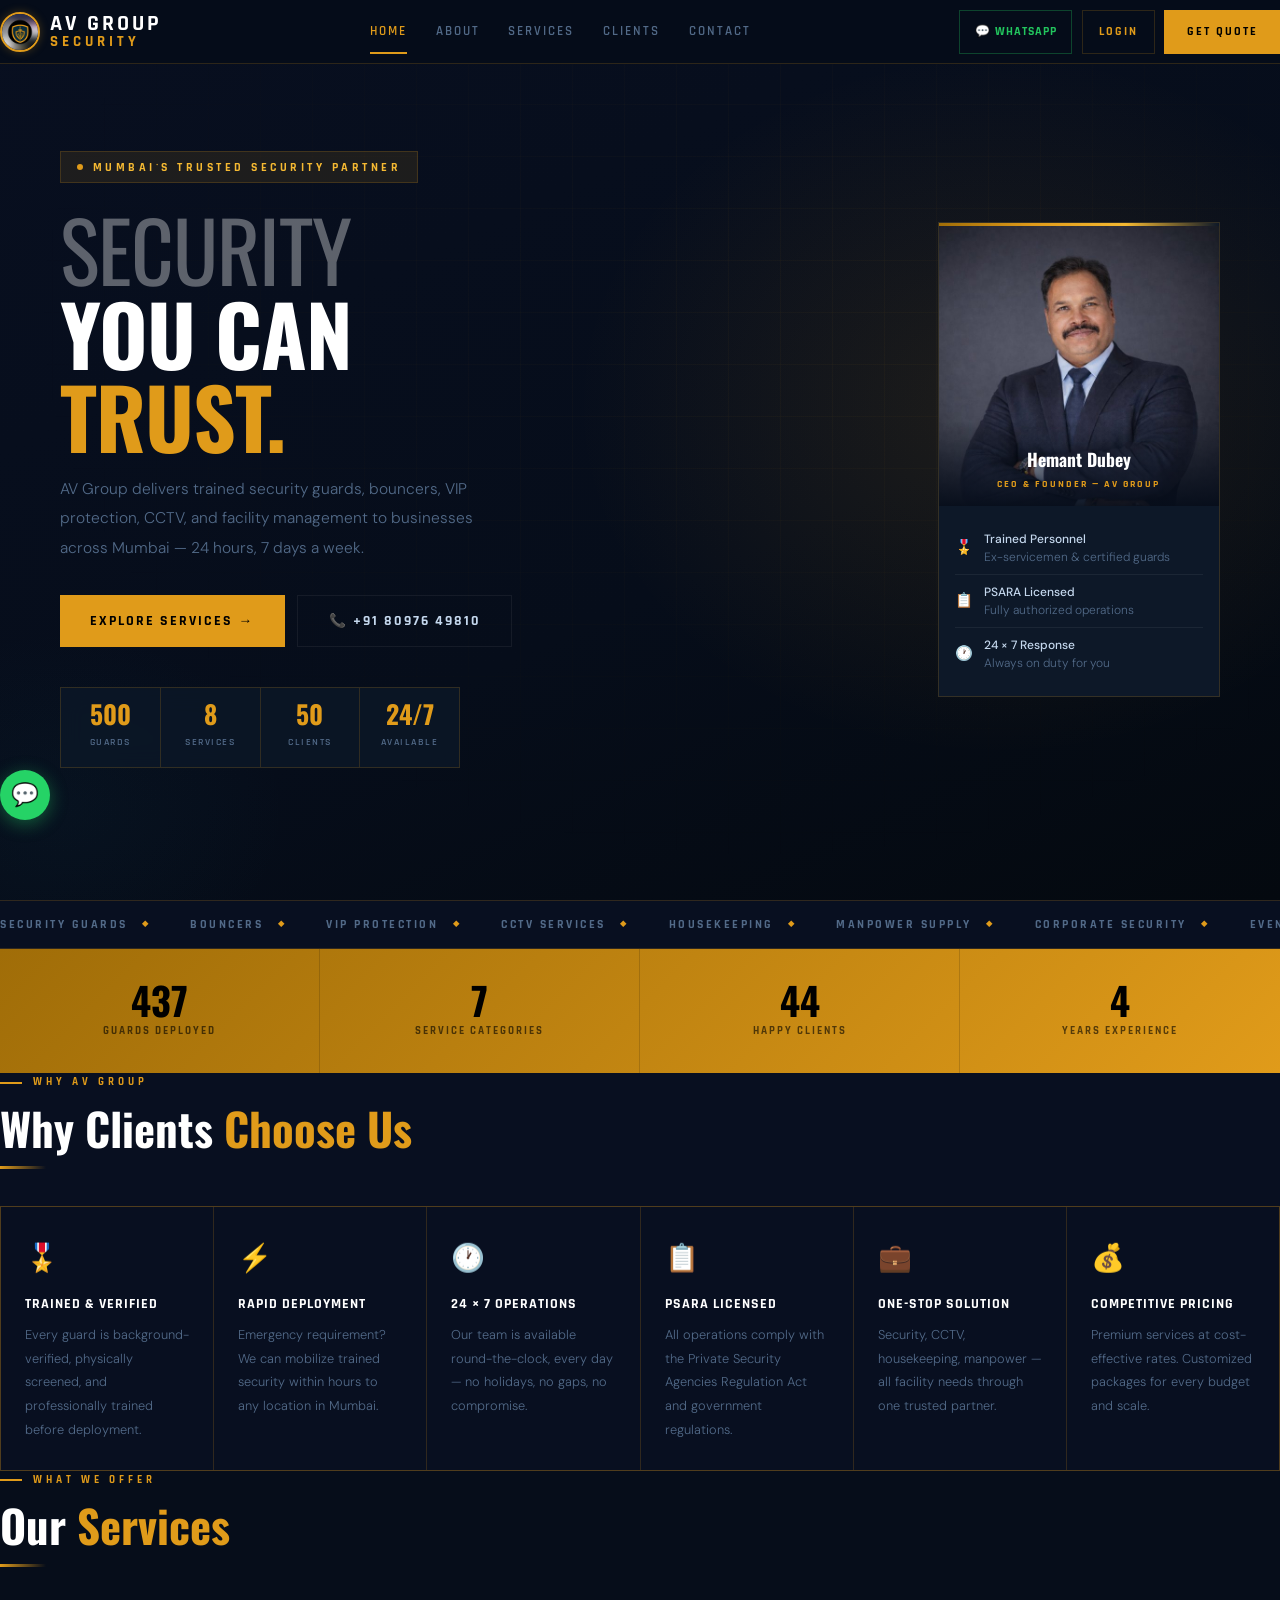
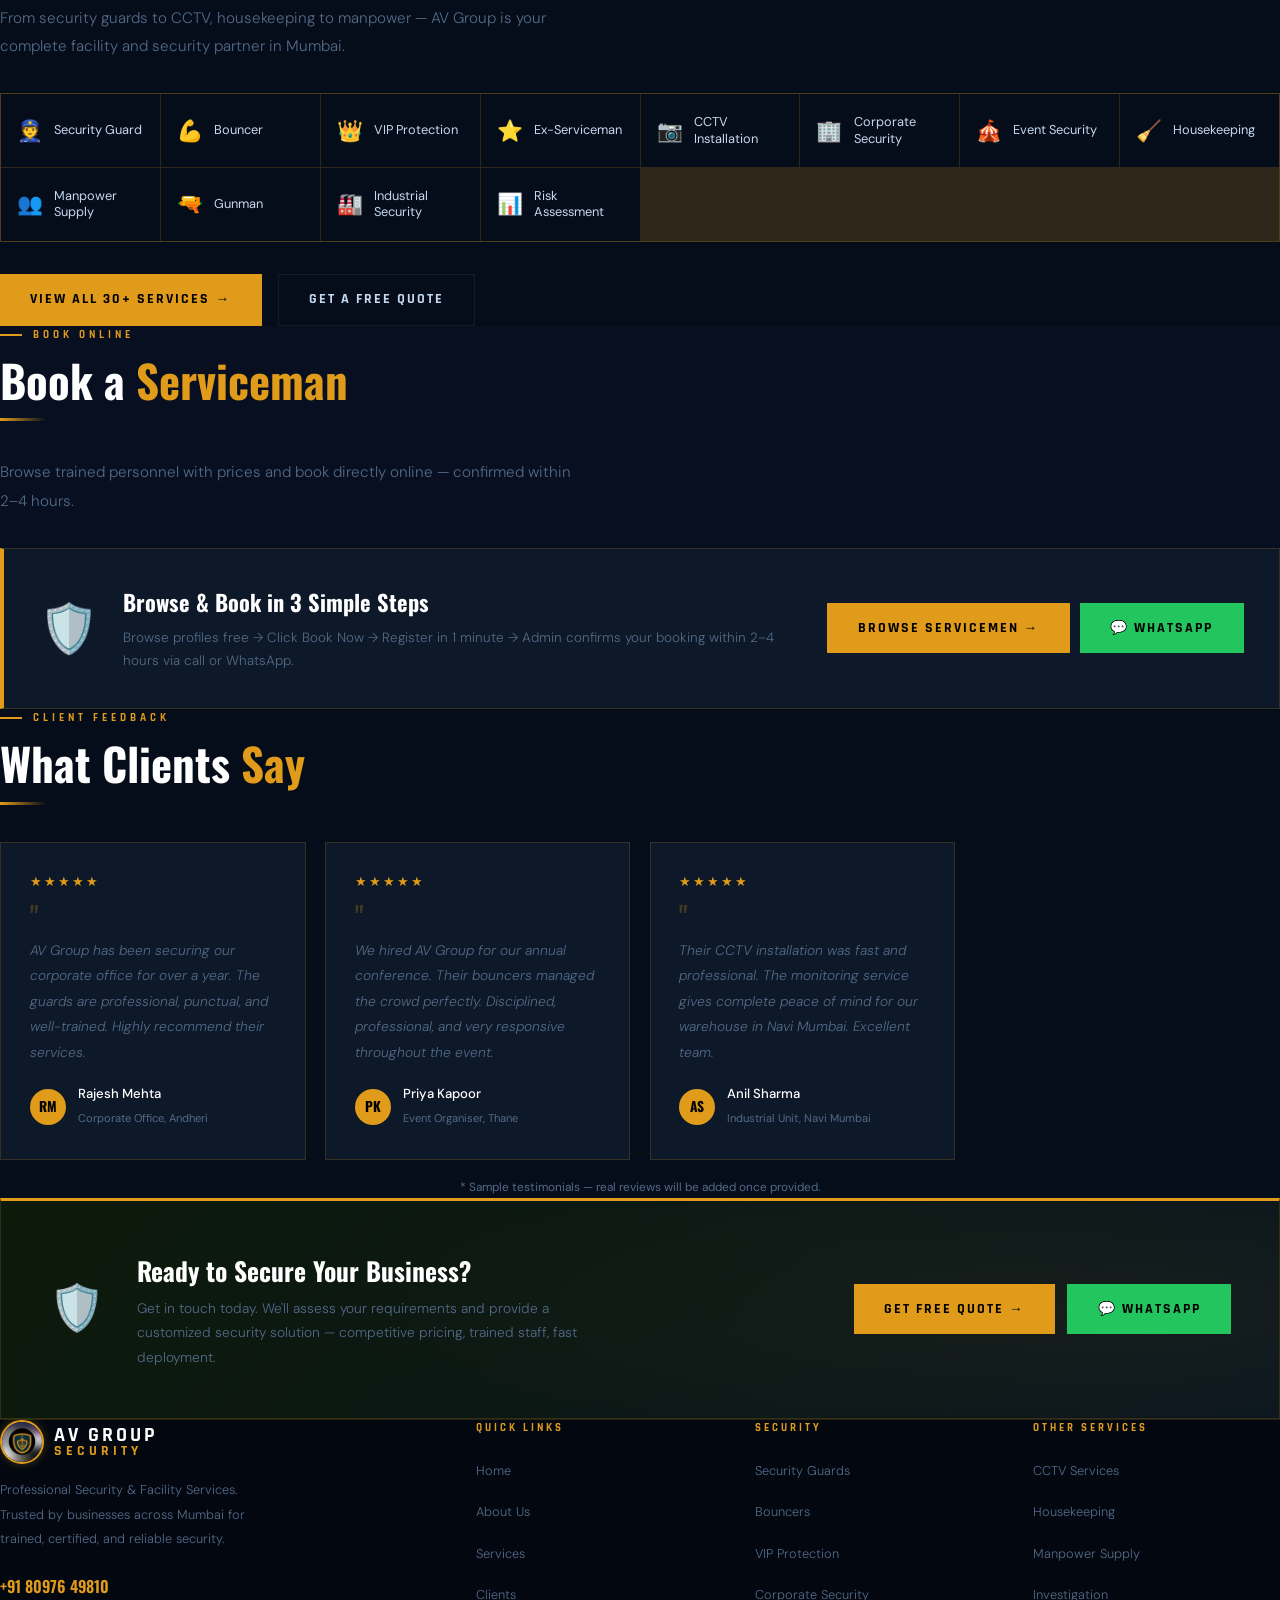
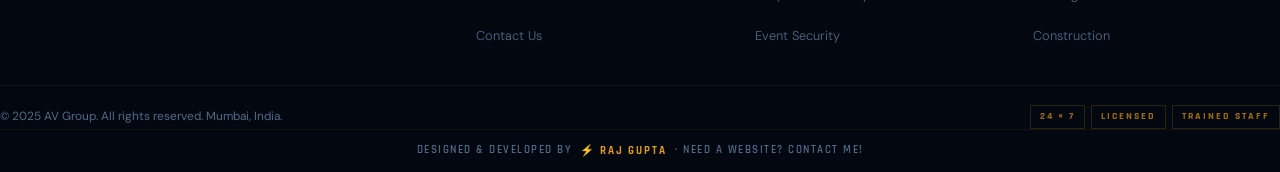
==== commit 09b0eefc: "Add files via upload" ====
--- a/index.html
+++ b/index.html
@@ -27,6 +27,10 @@
   position: relative; overflow: hidden;
   background: linear-gradient(155deg,#080f20 0%,#060d1a 60%,#04090f 100%);
 }
+/* On small mobile, reduce top padding so both elements fit */
+@media(max-width:480px){
+  #hero { padding-top: calc(var(--nav-h) + var(--sat) + 1rem); min-height:auto; padding-bottom:2.5rem; }
+}
 .hero-radial {
   position:absolute;inset:0;
   background:
@@ -51,9 +55,27 @@
   gap: clamp(2rem,5vw,5rem);
   align-items: center;
 }
+/* Ensure hero fits all screens */
+.hero-text-col { min-width: 0; }
+/* Mobile layout — stack text on top, CEO card below */
 @media(max-width:820px) {
-  .hero-inner { grid-template-columns: 1fr; }
-  .hero-ceo-col { display: none; }
+  .hero-inner {
+    grid-template-columns: 1fr;
+    gap: 2rem;
+  }
+  .hero-ceo-col {
+    display: flex !important;
+    justify-content: center;
+  }
+  .ceo-card {
+    width: 100%;
+    max-width: 360px;
+    animation: none !important;
+  }
+  .ceo-photo-wrap { padding-top: 90%; }
+}
+@media(max-width:480px) {
+  .ceo-photo-wrap { padding-top: 85%; }
 }
 
 /* Left text */
@@ -110,7 +132,7 @@
 /* Right — CEO Card */
 .hero-ceo-col { flex-shrink: 0; }
 .ceo-card {
-  width: clamp(240px,22vw,310px);
+  width: clamp(240px,22vw,300px);
   background: var(--card);
   border: 1px solid var(--border);
   position: relative; overflow: hidden;
